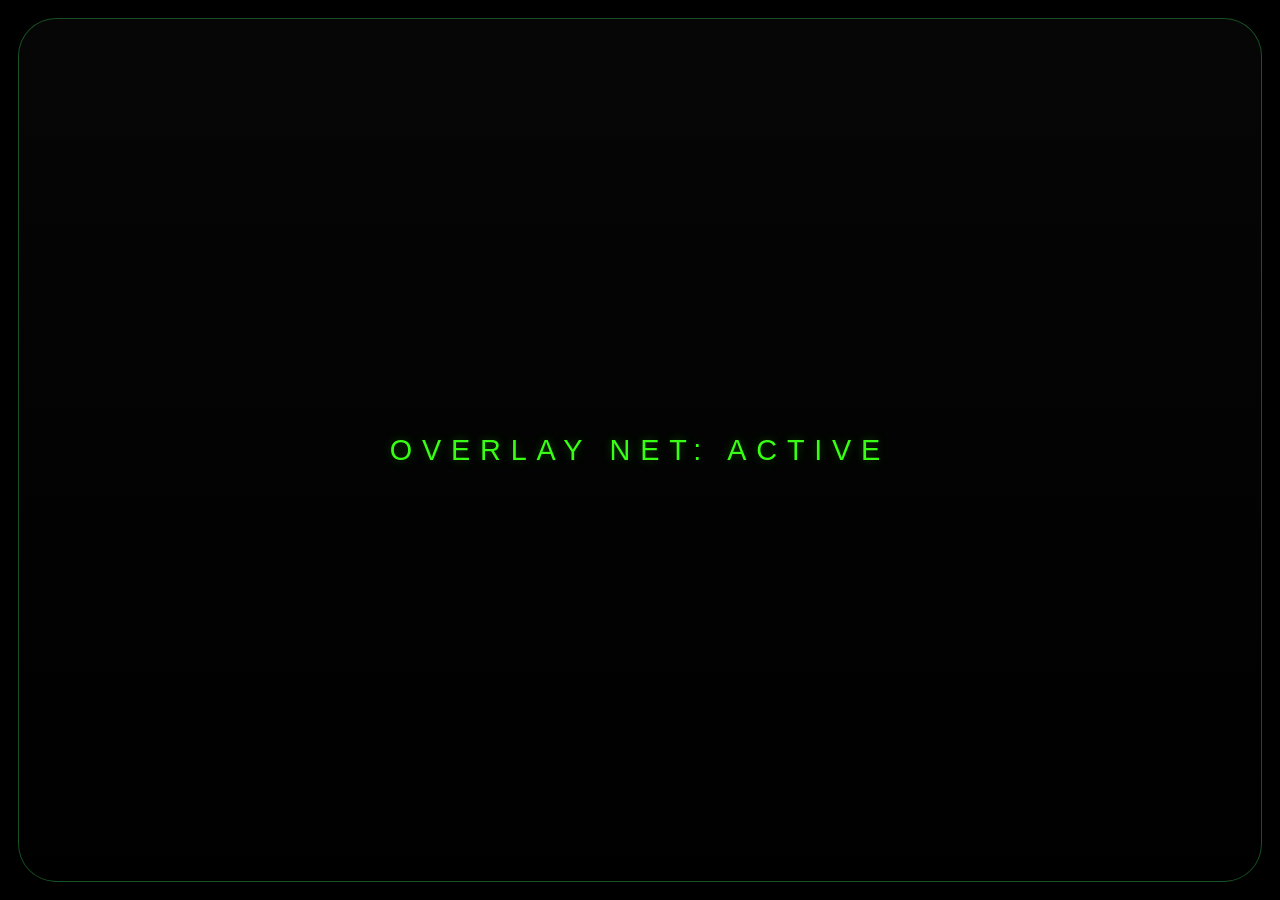
==== home.html @ 2704da27 "Add files via upload" ====
<!DOCTYPE html>
<html lang="it">
<head>
<meta charset="UTF-8">
<meta name="viewport" content="width=device-width, initial-scale=1.0, user-scalable=no">
<title>GG84 — Home Dashboard</title>
<style>
:root{
    --green:#39ff14;
    --green-soft:#39e75f;
    --green-glow:rgba(57,231,95,0.18);
    --bg:#000;
    --text:#e8f5ea;
    --muted:#7a8c7d;
}
* {
    margin:0;
    padding:0;
    box-sizing:border-box;
}
html, body{
    width:100%;
    height:100%;
    overflow:hidden;
    background:#000;
    font-family:"Segoe UI", Arial, sans-serif;
    color:var(--text);
}
.dashboard{
    position:fixed;
    top:12px; left:12px; right:12px; bottom:12px;
    display:flex;
    flex-direction:column;
    align-items:center;
    justify-content:center;
    border:1px solid rgba(57,231,95,0.35);
    border-radius:24px;
    padding:20px;
    background: linear-gradient(180deg, #050605 0%, #000 100%);
}
.status-panel{
    text-align:center;
}
.status-title {
    font-size: 1.2rem;
    letter-spacing: 0.2em;
    color: var(--green);
    text-shadow: 0 0 10px rgba(57,255,20,0.3);
    text-transform: uppercase;
}

@media (min-width: 768px) {
    .dashboard { top:18px; left:18px; right:18px; bottom:18px; border-radius:38px; padding:40px; }
    .status-title { font-size: 1.8rem; letter-spacing: 0.34em; }
}
</style>
</head>
<body>
<div class="dashboard">
    <div class="status-panel">
        <div class="status-title">OVERLAY NET: ACTIVE</div>
    </div>
</div>
</body>
</html>
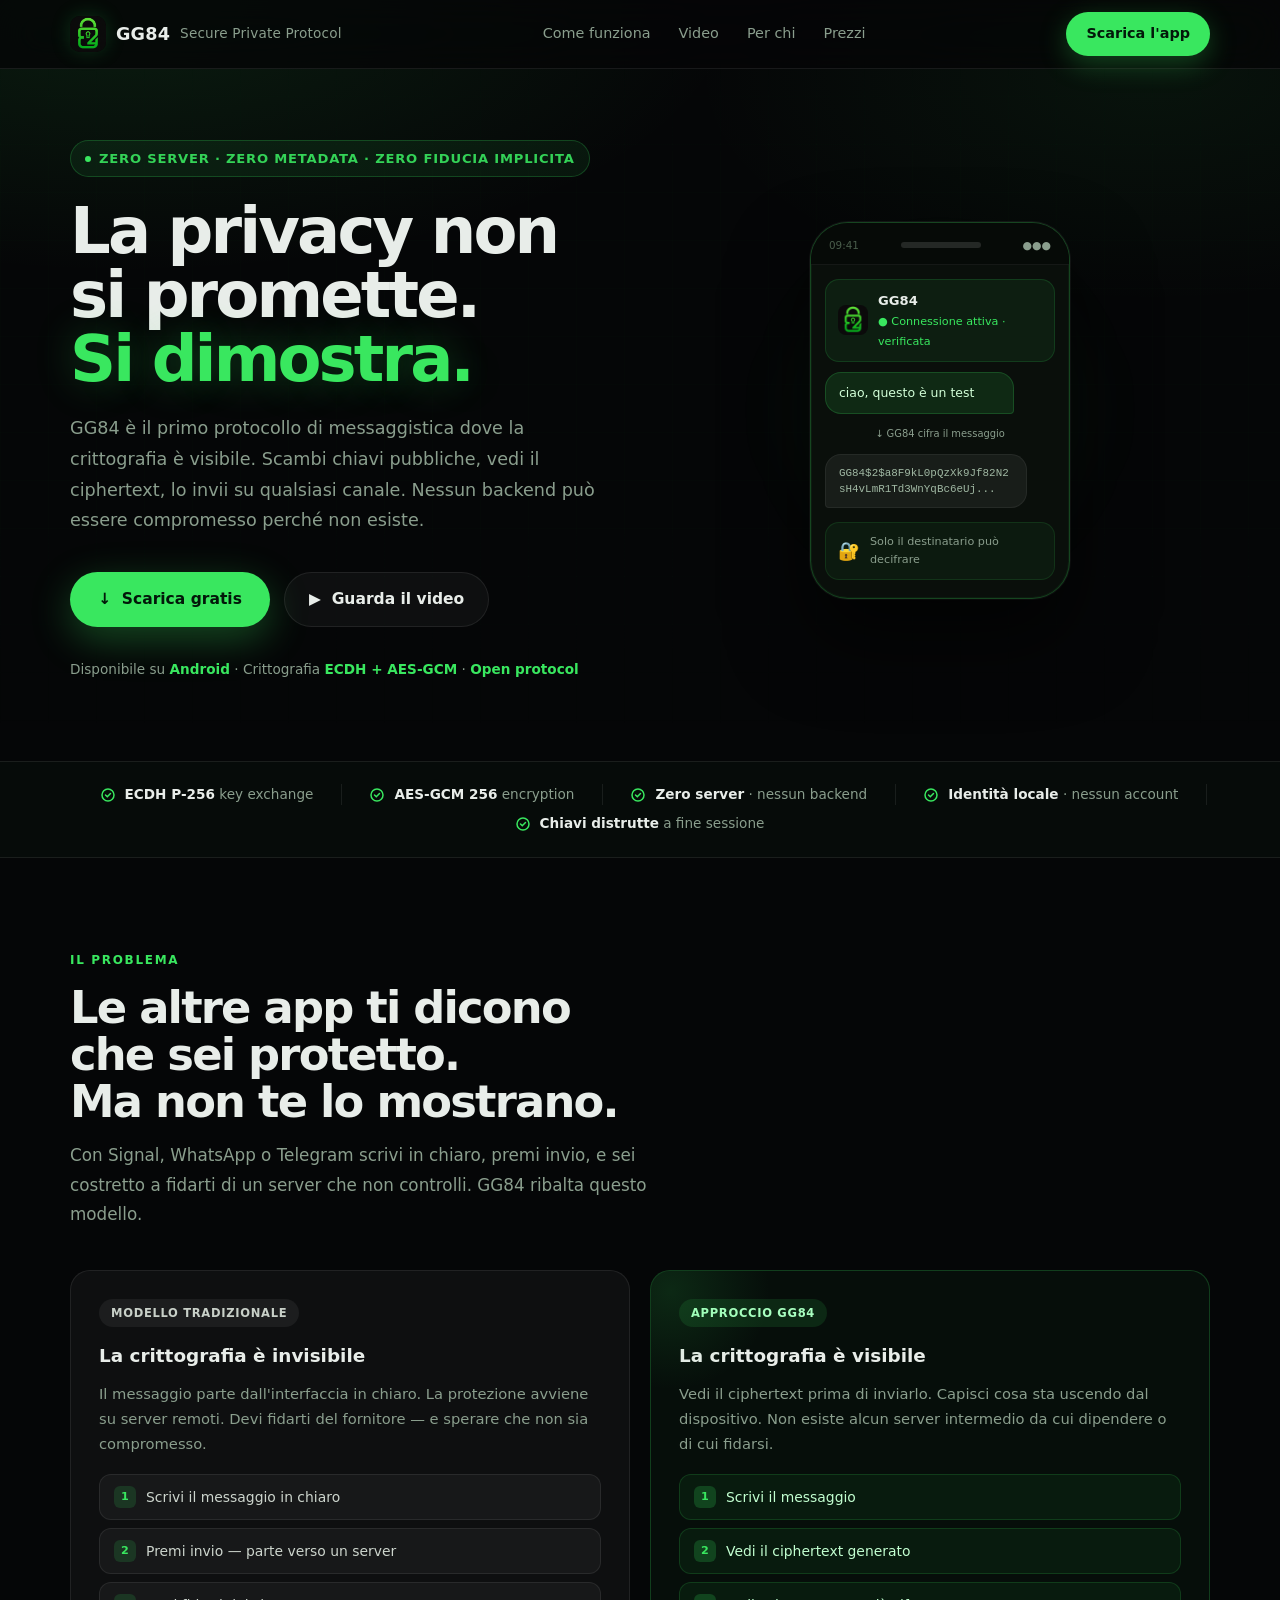
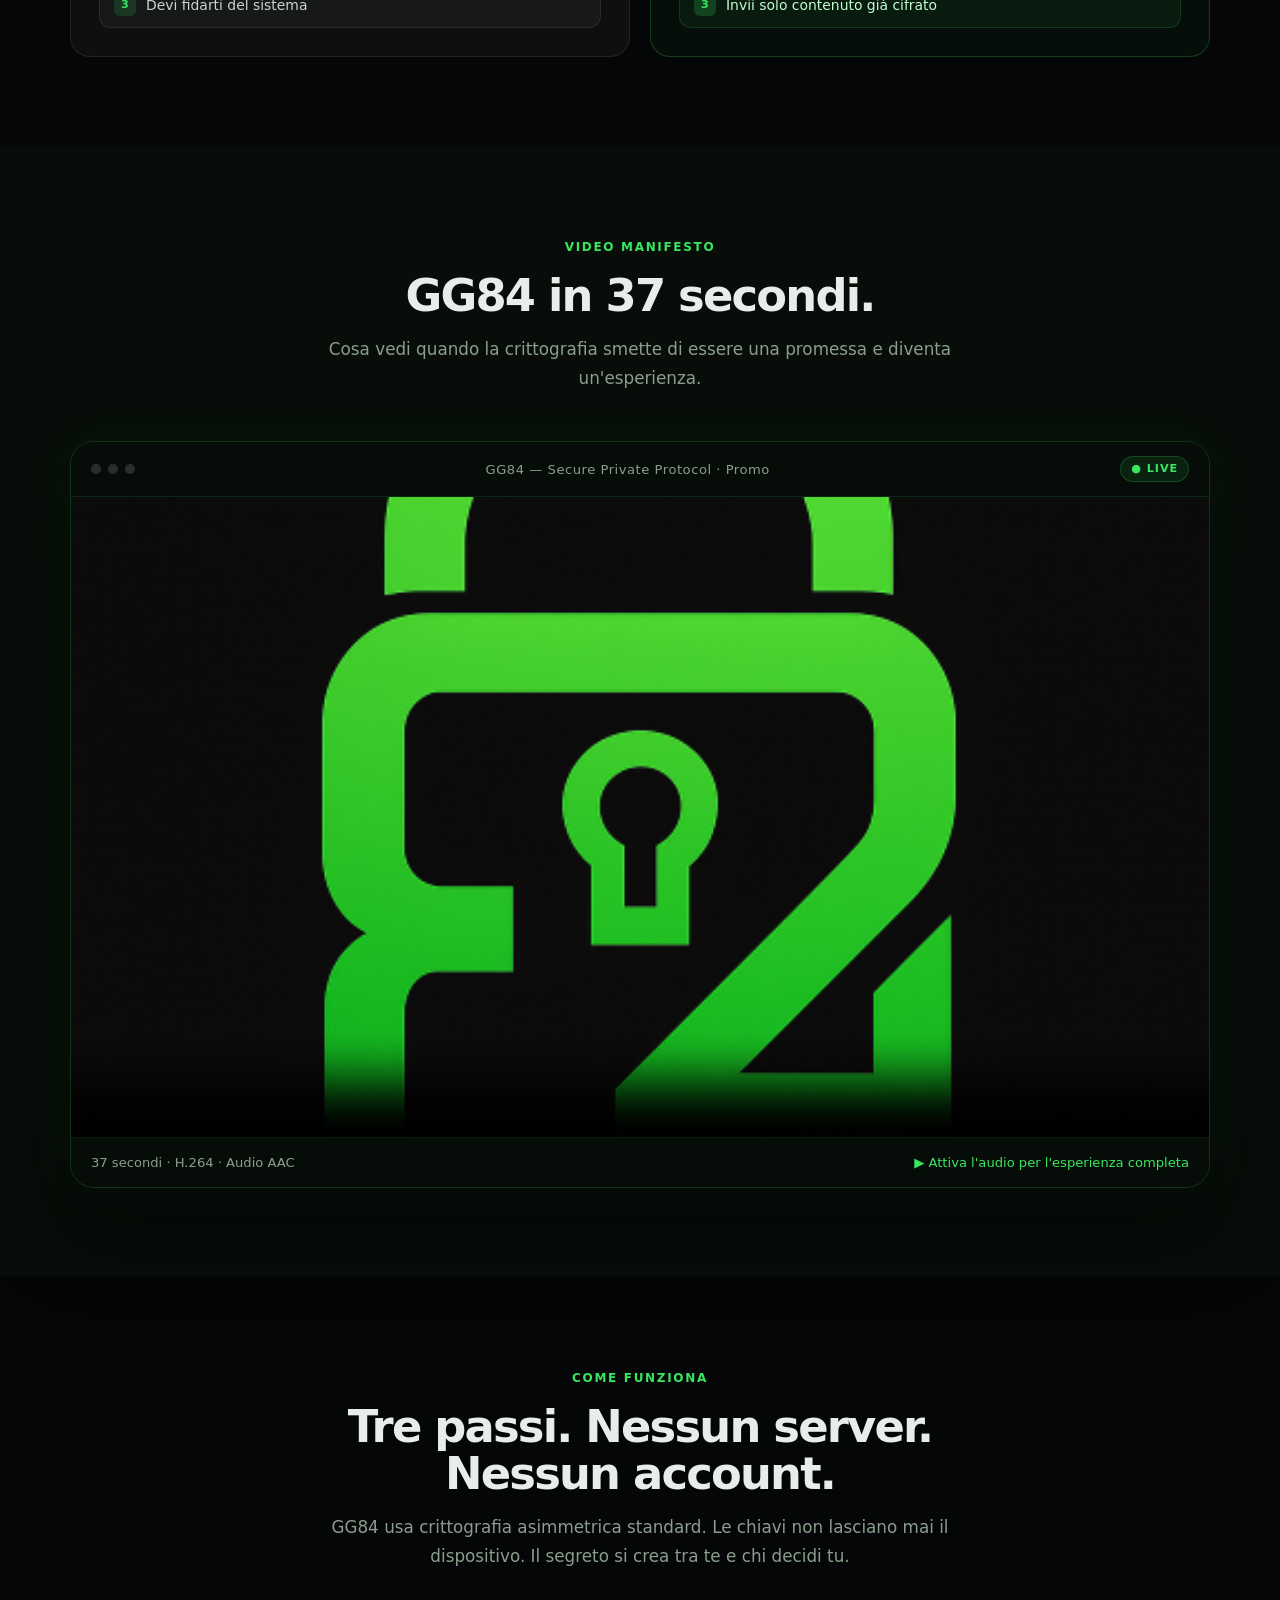
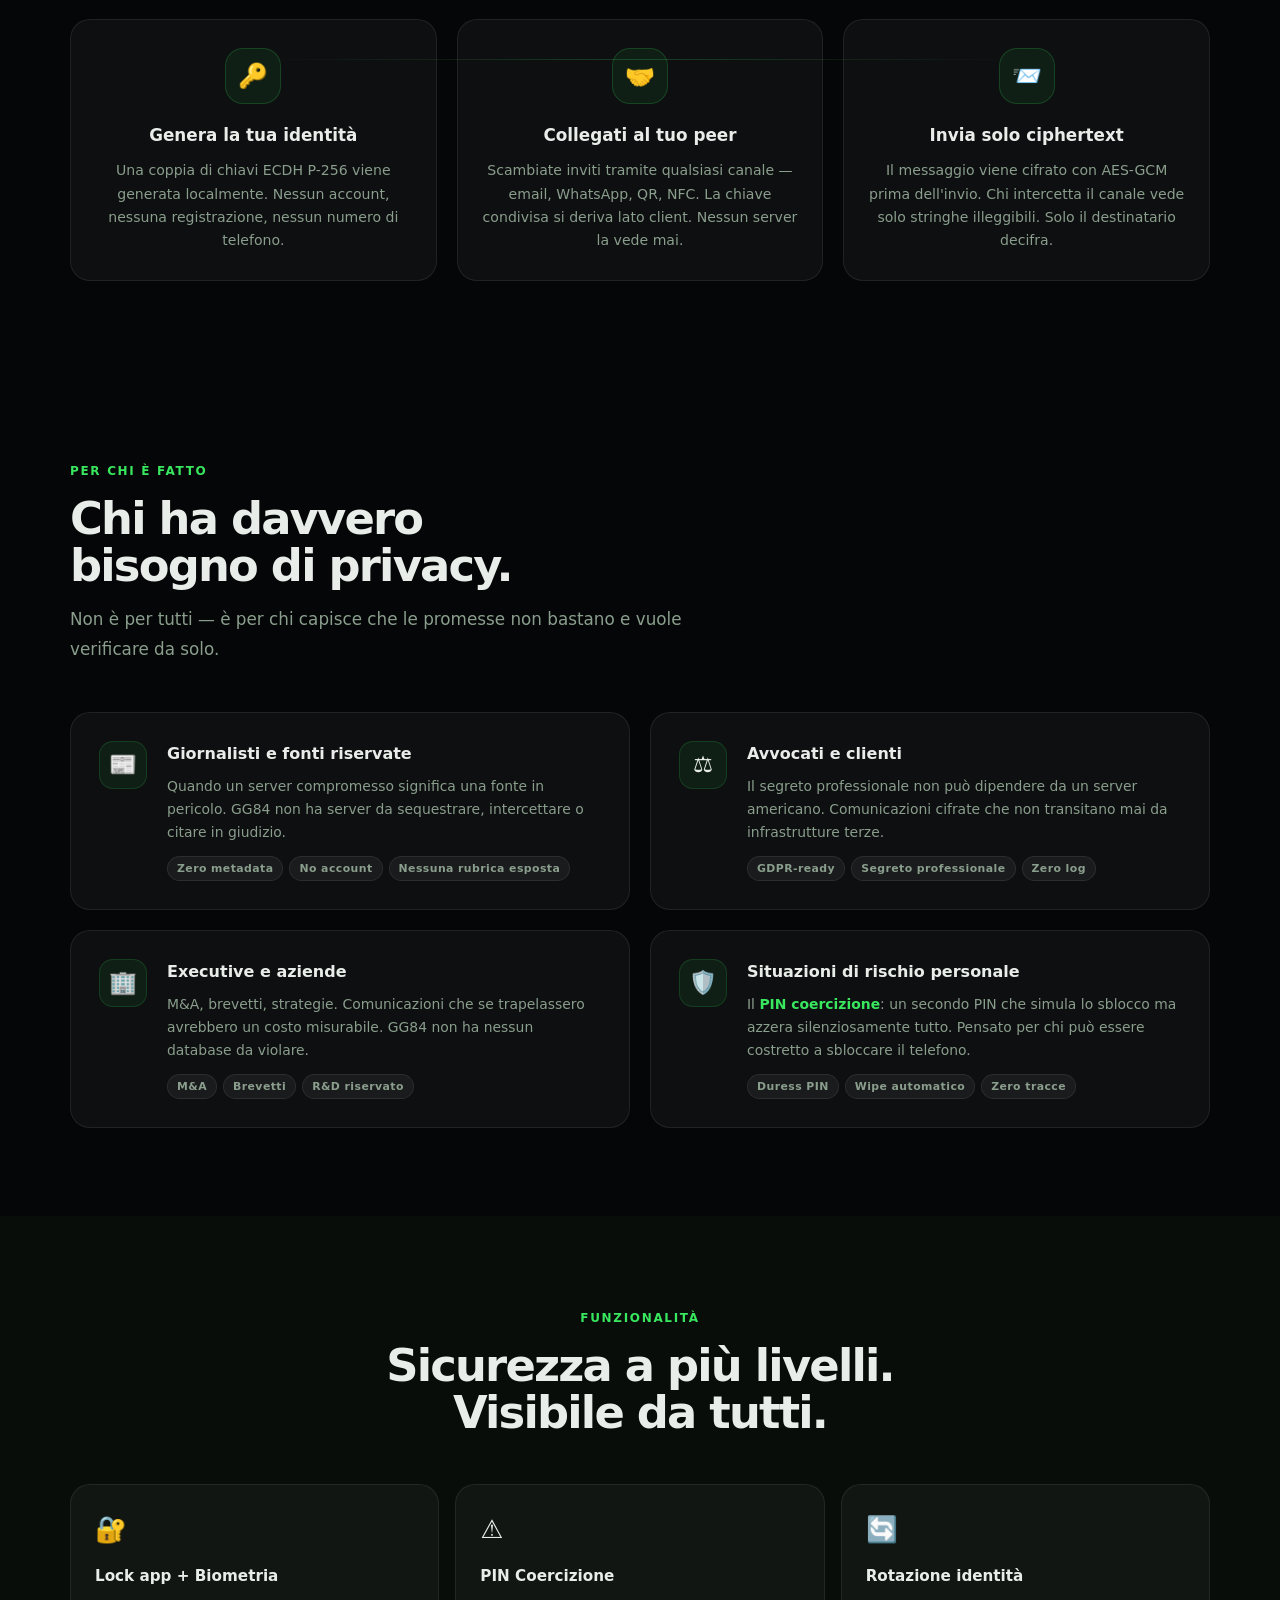
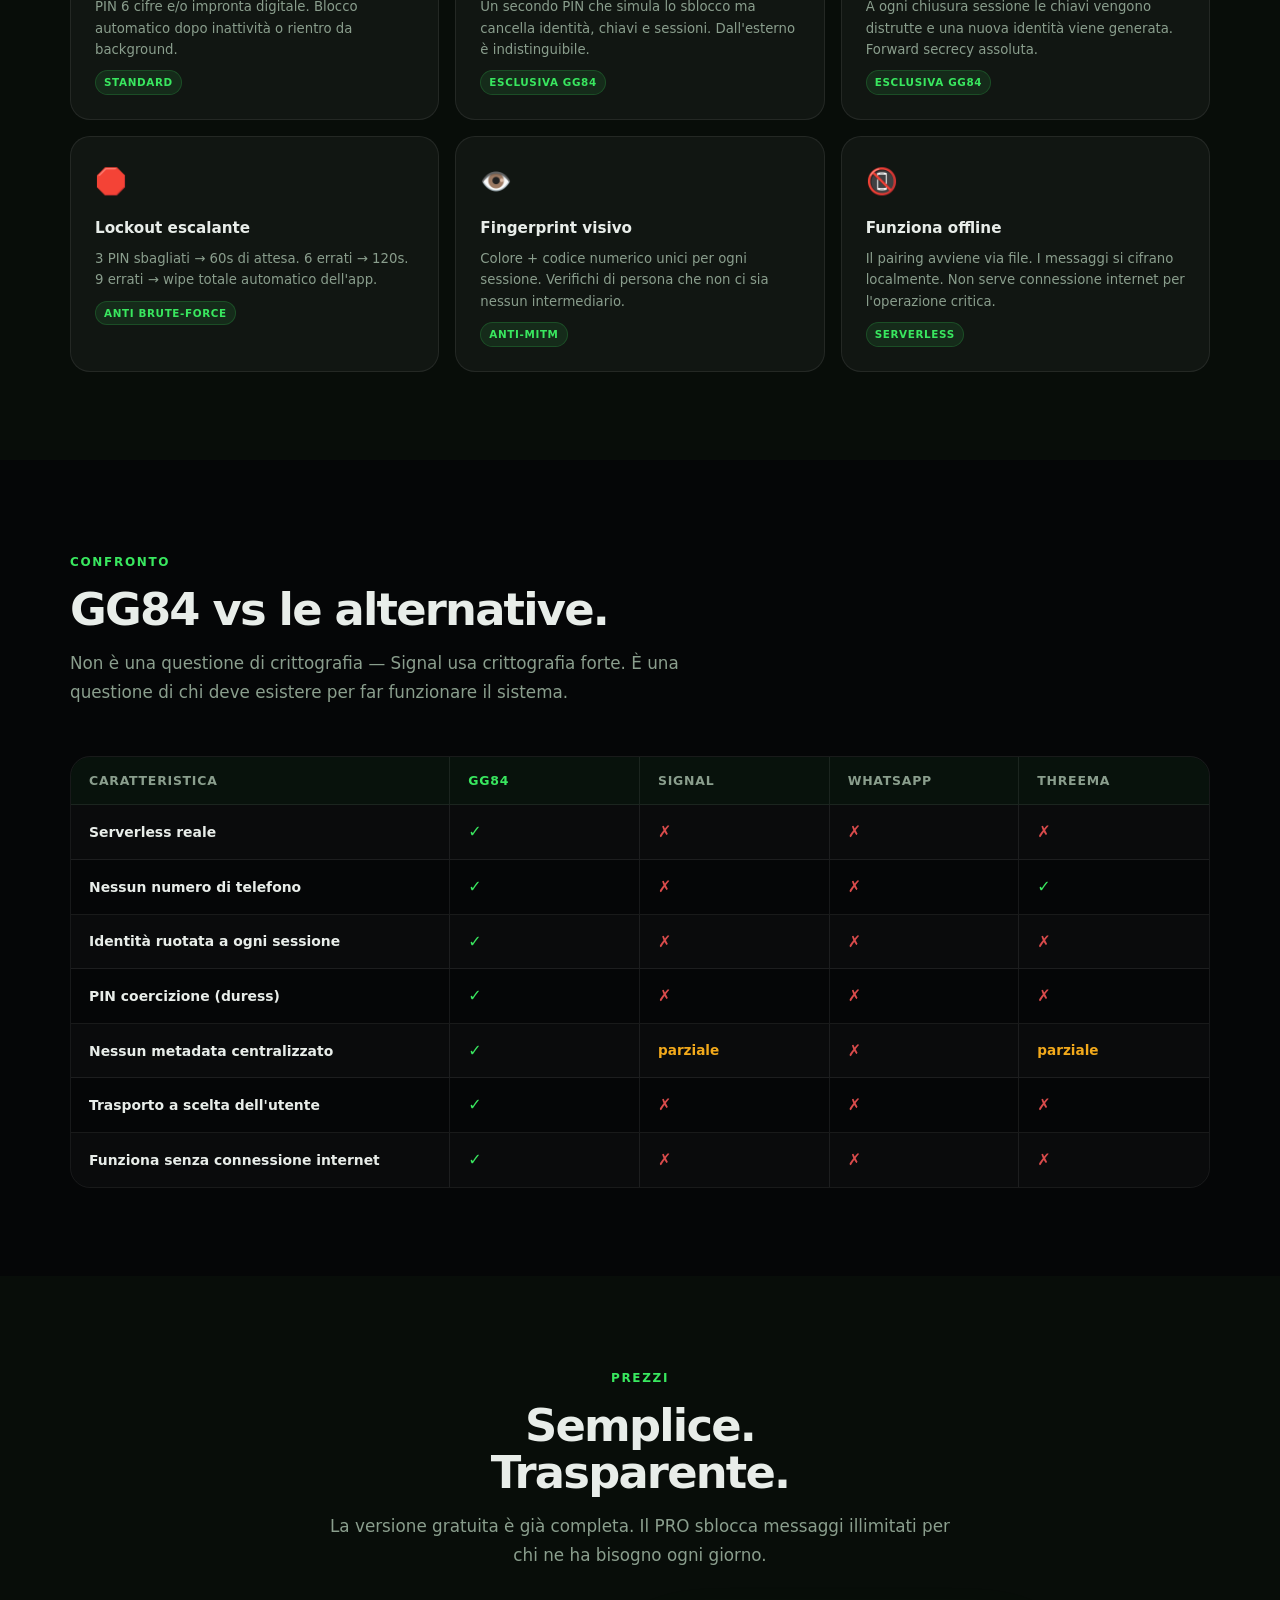
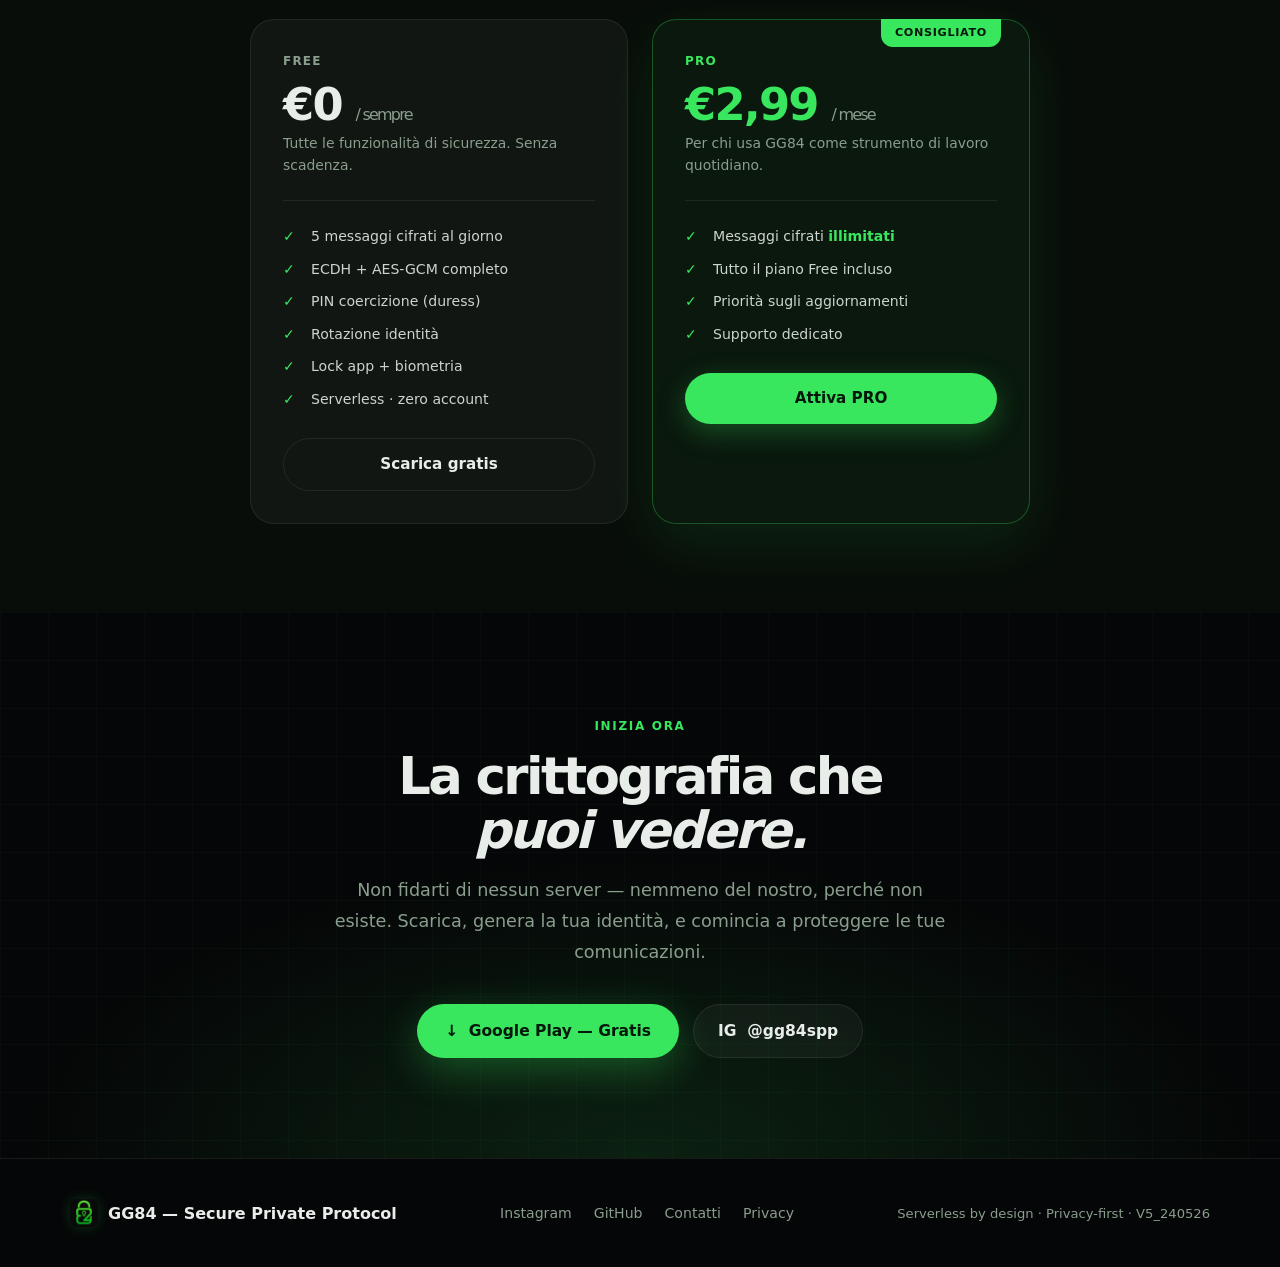
==== commit 3ec91bac: "Add files via upload" ====
--- a/home.html
+++ b/home.html
@@ -1,65 +1,1194 @@
-<!DOCTYPE html>
-<html lang="it">
-<head>
-<meta charset="UTF-8">
-<meta name="viewport" content="width=device-width, initial-scale=1.0, user-scalable=no">
-<title>GG84 — Home Dashboard</title>
-<style>
-:root{
-    --green:#39ff14;
-    --green-soft:#39e75f;
-    --green-glow:rgba(57,231,95,0.18);
-    --bg:#000;
-    --text:#e8f5ea;
-    --muted:#7a8c7d;
-}
-* {
-    margin:0;
-    padding:0;
-    box-sizing:border-box;
-}
-html, body{
-    width:100%;
-    height:100%;
-    overflow:hidden;
-    background:#000;
-    font-family:"Segoe UI", Arial, sans-serif;
-    color:var(--text);
-}
-.dashboard{
-    position:fixed;
-    top:12px; left:12px; right:12px; bottom:12px;
-    display:flex;
-    flex-direction:column;
-    align-items:center;
-    justify-content:center;
-    border:1px solid rgba(57,231,95,0.35);
-    border-radius:24px;
-    padding:20px;
-    background: linear-gradient(180deg, #050605 0%, #000 100%);
-}
-.status-panel{
-    text-align:center;
-}
-.status-title {
-    font-size: 1.2rem;
-    letter-spacing: 0.2em;
-    color: var(--green);
-    text-shadow: 0 0 10px rgba(57,255,20,0.3);
-    text-transform: uppercase;
-}
-
-@media (min-width: 768px) {
-    .dashboard { top:18px; left:18px; right:18px; bottom:18px; border-radius:38px; padding:40px; }
-    .status-title { font-size: 1.8rem; letter-spacing: 0.34em; }
-}
-</style>
-</head>
-<body>
-<div class="dashboard">
-    <div class="status-panel">
-        <div class="status-title">OVERLAY NET: ACTIVE</div>
-    </div>
-</div>
-</body>
-</html>+<!DOCTYPE html>
+<html lang="it">
+<head>
+<meta charset="UTF-8"/>
+<meta name="viewport" content="width=device-width, initial-scale=1.0, viewport-fit=cover"/>
+<title>GG84 — La privacy che si vede</title>
+<meta name="description" content="GG84 è il primo protocollo di messaggistica serverless dove la crittografia è visibile. Nessun server. Nessun account. Solo matematica."/>
+<meta property="og:title" content="GG84 — La privacy che si vede"/>
+<meta property="og:description" content="Messaggistica end-to-end serverless. Nessuna infrastruttura centrale. Nessuna fiducia implicita."/>
+<meta property="og:image" content="logo3.png"/>
+<link rel="icon" href="logo3.png"/>
+<style>
+/* ── RESET & BASE ──────────────────────────────────────────── */
+*{box-sizing:border-box;margin:0;padding:0}
+html{scroll-behavior:smooth;font-size:16px}
+body{
+  font-family:'Inter',ui-sans-serif,system-ui,-apple-system,'Segoe UI',sans-serif;
+  background:#050607;
+  color:#e8ede9;
+  overflow-x:hidden;
+  line-height:1.6;
+  -webkit-font-smoothing:antialiased;
+}
+a{color:inherit;text-decoration:none}
+img{display:block;max-width:100%}
+
+/* ── VARIABLES ────────────────────────────────────────────── */
+:root{
+  --g: #39e75f;
+  --g2: #1db845;
+  --g-glow: rgba(57,231,95,.18);
+  --g-line: rgba(57,231,95,.22);
+  --bg: #050607;
+  --bg2: #080d09;
+  --panel: rgba(255,255,255,.04);
+  --panel2: rgba(255,255,255,.07);
+  --border: rgba(255,255,255,.08);
+  --muted: #8a9e8d;
+  --text: #e8ede9;
+  --max: 1140px;
+  --r: 20px;
+}
+
+/* ── LAYOUT ───────────────────────────────────────────────── */
+.container{width:min(var(--max),calc(100% - 40px));margin:0 auto}
+
+/* ── NAV ──────────────────────────────────────────────────── */
+nav{
+  position:fixed;top:0;left:0;right:0;z-index:100;
+  backdrop-filter:blur(20px) saturate(1.4);
+  -webkit-backdrop-filter:blur(20px) saturate(1.4);
+  background:rgba(5,6,7,.8);
+  border-bottom:1px solid var(--border);
+  transition:background .3s;
+}
+.nav-inner{
+  display:flex;align-items:center;justify-content:space-between;
+  height:68px;gap:24px;
+}
+.brand{display:flex;align-items:center;gap:10px;font-weight:800;font-size:1.1rem;letter-spacing:.01em}
+.brand img{width:36px;height:36px;border-radius:10px;box-shadow:0 0 20px var(--g-glow)}
+.brand-name{color:var(--text)}
+.brand-tag{color:var(--muted);font-weight:400;font-size:.85rem}
+.nav-links{display:flex;align-items:center;gap:28px;font-size:.9rem;color:var(--muted)}
+.nav-links a:hover{color:var(--text)}
+.nav-cta{
+  display:inline-flex;align-items:center;gap:8px;
+  padding:10px 20px;border-radius:999px;
+  background:var(--g);color:#03180a;font-weight:700;font-size:.9rem;
+  box-shadow:0 8px 28px rgba(57,231,95,.28);
+  transition:transform .15s,box-shadow .15s;
+}
+.nav-cta:hover{transform:translateY(-1px);box-shadow:0 12px 36px rgba(57,231,95,.4)}
+
+/* ── HERO ─────────────────────────────────────────────────── */
+.hero{
+  padding:140px 0 80px;
+  position:relative;overflow:hidden;
+  background:
+    radial-gradient(ellipse 80% 60% at 10% 0%, rgba(57,231,95,.10) 0%, transparent 60%),
+    radial-gradient(ellipse 60% 50% at 90% 10%, rgba(57,231,95,.06) 0%, transparent 60%),
+    var(--bg);
+}
+.hero::before{
+  content:'';position:absolute;inset:0;
+  background-image:
+    linear-gradient(rgba(57,231,95,.025) 1px,transparent 1px),
+    linear-gradient(90deg,rgba(57,231,95,.025) 1px,transparent 1px);
+  background-size:48px 48px;
+  mask-image:linear-gradient(to bottom,transparent,rgba(0,0,0,.5) 20%,rgba(0,0,0,.5) 70%,transparent);
+  pointer-events:none;
+}
+.hero-inner{
+  display:grid;
+  grid-template-columns:1fr 1fr;
+  gap:60px;align-items:center;
+  position:relative;z-index:1;
+}
+.hero-badge{
+  display:inline-flex;align-items:center;gap:8px;
+  padding:7px 14px;border-radius:999px;
+  border:1px solid var(--g-line);
+  background:rgba(57,231,95,.07);
+  color:rgba(57,231,95,.9);font-size:.82rem;font-weight:600;
+  letter-spacing:.06em;text-transform:uppercase;
+  margin-bottom:22px;
+}
+.hero-badge .dot{width:6px;height:6px;border-radius:50%;background:var(--g);animation:pulse 2s infinite}
+@keyframes pulse{0%,100%{opacity:1;transform:scale(1)}50%{opacity:.5;transform:scale(.8)}}
+h1{
+  font-size:clamp(2.8rem,5vw,5rem);
+  line-height:1;letter-spacing:-.045em;
+  font-weight:900;margin-bottom:22px;
+}
+h1 em{color:var(--g);font-style:normal;text-shadow:0 0 40px rgba(57,231,95,.3)}
+.hero-sub{
+  font-size:1.1rem;line-height:1.75;
+  color:var(--muted);max-width:52ch;margin-bottom:36px;
+}
+.hero-actions{display:flex;flex-wrap:wrap;gap:14px;margin-bottom:32px}
+.btn-primary{
+  display:inline-flex;align-items:center;gap:10px;
+  padding:14px 28px;border-radius:999px;
+  background:var(--g);color:#03180a;font-weight:800;font-size:.97rem;
+  box-shadow:0 12px 40px rgba(57,231,95,.3);
+  transition:transform .15s,box-shadow .15s;
+}
+.btn-primary:hover{transform:translateY(-2px);box-shadow:0 18px 50px rgba(57,231,95,.45)}
+.btn-ghost{
+  display:inline-flex;align-items:center;gap:10px;
+  padding:14px 24px;border-radius:999px;
+  border:1px solid var(--border);
+  background:var(--panel);color:var(--text);font-weight:600;font-size:.97rem;
+  transition:border-color .15s,background .15s;
+}
+.btn-ghost:hover{border-color:rgba(255,255,255,.18);background:var(--panel2)}
+.hero-note{font-size:.85rem;color:var(--muted)}
+.hero-note span{color:var(--g);font-weight:600}
+
+/* ── PHONE MOCKUP ─────────────────────────────────────────── */
+.mockup-wrap{display:flex;justify-content:center;align-items:center;position:relative}
+.mockup-wrap::before{
+  content:'';position:absolute;
+  width:300px;height:300px;border-radius:50%;
+  background:radial-gradient(circle,rgba(57,231,95,.18),transparent 70%);
+  filter:blur(40px);pointer-events:none;
+}
+.phone{
+  width:260px;
+  background:#0a0f0b;
+  border-radius:38px;
+  border:1.5px solid rgba(57,231,95,.25);
+  box-shadow:
+    0 40px 80px rgba(0,0,0,.6),
+    0 0 0 1px rgba(255,255,255,.06),
+    inset 0 0 0 1px rgba(57,231,95,.06);
+  overflow:hidden;
+  position:relative;z-index:1;
+}
+.phone-top{
+  background:#060a07;
+  padding:14px 18px 10px;
+  border-bottom:1px solid rgba(255,255,255,.06);
+  display:flex;align-items:center;justify-content:space-between;
+}
+.phone-notch{
+  width:80px;height:6px;border-radius:3px;
+  background:rgba(255,255,255,.12);margin:0 auto;
+}
+.phone-status{font-size:.68rem;color:var(--muted)}
+.phone-body{padding:14px;display:grid;gap:10px}
+.phone-header{
+  display:flex;align-items:center;gap:10px;
+  padding:10px 12px;border-radius:14px;
+  background:rgba(57,231,95,.07);
+  border:1px solid rgba(57,231,95,.15);
+}
+.phone-header img{width:30px;height:30px;border-radius:8px}
+.phone-header-text{font-size:.78rem}
+.phone-header-text strong{display:block;color:var(--text);font-size:.82rem}
+.phone-header-text span{color:var(--g);font-size:.7rem}
+.msg-out{
+  align-self:flex-end;max-width:82%;
+  background:rgba(57,231,95,.12);
+  border:1px solid rgba(57,231,95,.2);
+  border-radius:16px 16px 4px 16px;
+  padding:10px 13px;
+  font-size:.78rem;color:#d3ffd8;
+}
+.msg-in{
+  align-self:flex-start;max-width:88%;
+  background:rgba(255,255,255,.06);
+  border:1px solid rgba(255,255,255,.06);
+  border-radius:16px 16px 16px 4px;
+  padding:10px 13px;
+  font-size:.68rem;color:#a0b8a3;
+  font-family:ui-monospace,monospace;
+  word-break:break-all;
+  line-height:1.5;
+}
+.msg-label{font-size:.62rem;color:var(--muted);text-align:center;padding:2px}
+.phone-lock{
+  margin:4px 0;
+  padding:10px 12px;
+  border-radius:14px;
+  background:rgba(57,231,95,.05);
+  border:1px solid rgba(57,231,95,.12);
+  display:flex;align-items:center;gap:10px;
+  font-size:.73rem;color:var(--muted);
+}
+.lock-icon{font-size:1.1rem}
+
+/* ── TRUST STRIP ──────────────────────────────────────────── */
+.trust{
+  border-top:1px solid var(--border);
+  border-bottom:1px solid var(--border);
+  padding:22px 0;
+  background:rgba(57,231,95,.02);
+}
+.trust-inner{
+  display:flex;flex-wrap:wrap;
+  align-items:center;justify-content:center;
+  gap:8px 0;
+}
+.trust-item{
+  display:flex;align-items:center;gap:10px;
+  padding:0 28px;
+  color:var(--muted);font-size:.85rem;font-weight:500;
+}
+.trust-item:not(:last-child){border-right:1px solid var(--border)}
+.trust-item svg{color:var(--g);flex-shrink:0}
+.trust-item strong{color:var(--text)}
+
+/* ── SECTION BASE ─────────────────────────────────────────── */
+section{padding:88px 0;position:relative}
+.section-kicker{
+  display:inline-block;
+  font-size:.75rem;font-weight:700;
+  letter-spacing:.14em;text-transform:uppercase;
+  color:var(--g);margin-bottom:14px;
+}
+h2{
+  font-size:clamp(2rem,3.5vw,3.2rem);
+  line-height:1.05;letter-spacing:-.04em;
+  font-weight:900;margin-bottom:16px;
+}
+.section-sub{
+  font-size:1.05rem;color:var(--muted);
+  line-height:1.75;max-width:60ch;
+}
+.centered{text-align:center}
+.centered .section-sub{margin:0 auto}
+
+/* ── PROBLEM / SOLUTION ───────────────────────────────────── */
+.prob-grid{display:grid;grid-template-columns:1fr 1fr;gap:20px;margin-top:40px}
+.prob-card{
+  border-radius:var(--r);padding:28px;
+  border:1px solid var(--border);background:var(--panel);
+}
+.prob-card.good{
+  border-color:rgba(57,231,95,.22);
+  background:rgba(57,231,95,.04);
+  position:relative;overflow:hidden;
+}
+.prob-card.good::before{
+  content:'';position:absolute;inset:-80px auto auto -80px;
+  width:200px;height:200px;border-radius:50%;
+  background:radial-gradient(circle,rgba(57,231,95,.12),transparent 70%);
+  pointer-events:none;
+}
+.prob-tag{
+  display:inline-block;padding:5px 12px;border-radius:999px;
+  font-size:.72rem;font-weight:700;letter-spacing:.06em;text-transform:uppercase;
+  margin-bottom:14px;
+}
+.prob-tag.bad{background:rgba(255,255,255,.06);color:#c8d0c8}
+.prob-tag.ok{background:rgba(57,231,95,.12);color:#a8ffc0}
+.prob-card h3{font-size:1.15rem;margin-bottom:10px;font-weight:700}
+.prob-card p{font-size:.92rem;color:var(--muted);line-height:1.7}
+.step-list{display:grid;gap:8px;margin-top:18px}
+.step-row{
+  padding:11px 14px;border-radius:12px;
+  background:rgba(255,255,255,.04);border:1px solid var(--border);
+  font-size:.87rem;color:#cdd5cd;
+  display:flex;align-items:center;gap:10px;
+}
+.step-row.hi{
+  background:rgba(57,231,95,.06);border-color:rgba(57,231,95,.16);
+  color:#c2ffd0;
+}
+.step-num{
+  width:22px;height:22px;border-radius:6px;flex-shrink:0;
+  background:rgba(57,231,95,.15);color:var(--g);
+  font-size:.7rem;font-weight:800;
+  display:flex;align-items:center;justify-content:center;
+}
+
+/* ── VIDEO SECTION ────────────────────────────────────────── */
+.video-section{background:var(--bg2)}
+.video-outer{
+  margin-top:48px;
+  border-radius:24px;overflow:hidden;
+  border:1px solid rgba(57,231,95,.18);
+  box-shadow:0 40px 80px rgba(0,0,0,.5),0 0 60px rgba(57,231,95,.06);
+  position:relative;
+}
+.video-bar{
+  background:#060c07;
+  padding:14px 20px;
+  display:flex;align-items:center;justify-content:space-between;
+  border-bottom:1px solid rgba(57,231,95,.12);
+}
+.video-dots{display:flex;gap:7px}
+.video-dot{width:10px;height:10px;border-radius:50%;background:rgba(255,255,255,.14)}
+.video-title{font-size:.82rem;color:var(--muted);font-weight:500;letter-spacing:.04em}
+.video-badge{
+  font-size:.7rem;font-weight:700;letter-spacing:.08em;
+  color:var(--g);background:rgba(57,231,95,.1);
+  border:1px solid rgba(57,231,95,.2);
+  padding:3px 10px;border-radius:999px;text-transform:uppercase;
+}
+video{
+  width:100%;display:block;background:#000;
+  aspect-ratio:16/9;object-fit:cover;
+}
+.video-caption{
+  background:#060c07;
+  padding:14px 20px;
+  display:flex;align-items:center;justify-content:space-between;
+  border-top:1px solid rgba(57,231,95,.08);
+  font-size:.82rem;color:var(--muted);
+}
+
+/* ── HOW IT WORKS ─────────────────────────────────────────── */
+.steps{display:grid;grid-template-columns:repeat(3,1fr);gap:20px;margin-top:48px;position:relative}
+.steps::before{
+  content:'';position:absolute;
+  top:40px;left:calc(100%/6);right:calc(100%/6);
+  height:1px;background:linear-gradient(to right,transparent,var(--g-line),transparent);
+  pointer-events:none;
+}
+.step{
+  padding:28px 24px;border-radius:var(--r);
+  background:var(--panel);border:1px solid var(--border);
+  text-align:center;position:relative;
+}
+.step-icon{
+  width:56px;height:56px;border-radius:18px;
+  background:rgba(57,231,95,.08);border:1px solid rgba(57,231,95,.18);
+  display:flex;align-items:center;justify-content:center;
+  margin:0 auto 18px;font-size:1.5rem;
+}
+.step h3{font-size:1.05rem;font-weight:700;margin-bottom:10px}
+.step p{font-size:.88rem;color:var(--muted);line-height:1.65}
+
+/* ── USE CASES ────────────────────────────────────────────── */
+.use-cases-grid{display:grid;grid-template-columns:repeat(2,1fr);gap:20px;margin-top:48px}
+.uc-card{
+  padding:28px;border-radius:var(--r);
+  background:var(--panel);border:1px solid var(--border);
+  display:flex;gap:20px;align-items:flex-start;
+  transition:border-color .2s,background .2s;
+}
+.uc-card:hover{border-color:rgba(57,231,95,.22);background:rgba(57,231,95,.03)}
+.uc-icon{
+  width:48px;height:48px;border-radius:14px;flex-shrink:0;
+  background:rgba(57,231,95,.08);border:1px solid rgba(57,231,95,.15);
+  display:flex;align-items:center;justify-content:center;font-size:1.4rem;
+}
+.uc-text h3{font-size:1rem;font-weight:700;margin-bottom:8px}
+.uc-text p{font-size:.87rem;color:var(--muted);line-height:1.65}
+.uc-tags{display:flex;flex-wrap:wrap;gap:6px;margin-top:12px}
+.uc-tag{
+  font-size:.68rem;font-weight:600;letter-spacing:.04em;
+  padding:3px 9px;border-radius:999px;
+  background:rgba(255,255,255,.05);border:1px solid var(--border);color:var(--muted);
+}
+
+/* ── FEATURES ─────────────────────────────────────────────── */
+.features-section{background:var(--bg2)}
+.features-grid{display:grid;grid-template-columns:repeat(3,1fr);gap:16px;margin-top:48px}
+.feat{
+  padding:24px;border-radius:var(--r);
+  background:var(--panel);border:1px solid var(--border);
+  transition:border-color .2s;
+}
+.feat:hover{border-color:rgba(57,231,95,.2)}
+.feat-icon{font-size:1.6rem;margin-bottom:14px}
+.feat h3{font-size:.95rem;font-weight:700;margin-bottom:8px}
+.feat p{font-size:.83rem;color:var(--muted);line-height:1.6}
+.feat-badge{
+  display:inline-block;margin-top:10px;
+  font-size:.65rem;font-weight:700;letter-spacing:.06em;text-transform:uppercase;
+  padding:3px 8px;border-radius:999px;
+  background:rgba(57,231,95,.1);color:var(--g);border:1px solid rgba(57,231,95,.18);
+}
+
+/* ── COMPARISON ───────────────────────────────────────────── */
+.cmp-table{
+  margin-top:48px;width:100%;
+  border-radius:var(--r);overflow:hidden;
+  border:1px solid var(--border);
+}
+.cmp-row{
+  display:grid;grid-template-columns:2fr 1fr 1fr 1fr 1fr;
+  border-bottom:1px solid var(--border);
+}
+.cmp-row:last-child{border-bottom:none}
+.cmp-row.header{background:rgba(57,231,95,.05)}
+.cmp-cell{
+  padding:14px 18px;font-size:.88rem;
+  display:flex;align-items:center;
+  border-right:1px solid var(--border);
+}
+.cmp-cell:last-child{border-right:none}
+.cmp-row.header .cmp-cell{
+  font-weight:700;font-size:.78rem;letter-spacing:.06em;
+  text-transform:uppercase;color:var(--muted);
+}
+.cmp-row.header .cmp-cell.gg84-col{color:var(--g)}
+.cmp-cell.feat-name{font-weight:600;color:var(--text);font-size:.87rem}
+.yes{color:var(--g);font-weight:800;font-size:1rem}
+.no{color:#d94b4b;font-weight:800;font-size:1rem}
+.partial{color:#f2a91b;font-weight:700;font-size:.85rem}
+.cmp-row:nth-child(even){background:rgba(255,255,255,.018)}
+
+/* ── PRICING ──────────────────────────────────────────────── */
+.pricing-grid{display:grid;grid-template-columns:1fr 1fr;gap:24px;margin-top:48px;max-width:780px;margin-left:auto;margin-right:auto}
+.price-card{
+  padding:32px;border-radius:24px;
+  background:var(--panel);border:1px solid var(--border);
+  position:relative;
+}
+.price-card.featured{
+  background:rgba(57,231,95,.05);
+  border-color:rgba(57,231,95,.3);
+  box-shadow:0 20px 60px rgba(57,231,95,.1);
+}
+.price-label{
+  font-size:.75rem;font-weight:700;letter-spacing:.1em;text-transform:uppercase;
+  color:var(--muted);margin-bottom:12px;
+}
+.price-label.green{color:var(--g)}
+.price-amount{
+  font-size:2.8rem;font-weight:900;letter-spacing:-.04em;
+  color:var(--text);line-height:1;margin-bottom:4px;
+}
+.price-amount span{font-size:1rem;font-weight:500;color:var(--muted)}
+.price-desc{font-size:.87rem;color:var(--muted);margin-bottom:24px;padding-bottom:24px;border-bottom:1px solid var(--border)}
+.price-features{display:grid;gap:10px;margin-bottom:28px}
+.pf{display:flex;align-items:center;gap:10px;font-size:.88rem}
+.pf-icon{color:var(--g);font-weight:800;width:18px;flex-shrink:0}
+.pf-text{color:#cdd4cd}
+.pf-text s{color:var(--muted)}
+.price-btn{
+  display:block;width:100%;text-align:center;
+  padding:13px;border-radius:999px;
+  font-weight:700;font-size:.95rem;
+  transition:transform .15s,box-shadow .15s;
+}
+.price-btn.primary{
+  background:var(--g);color:#03180a;
+  box-shadow:0 8px 28px rgba(57,231,95,.28);
+}
+.price-btn.primary:hover{transform:translateY(-1px);box-shadow:0 14px 36px rgba(57,231,95,.4)}
+.price-btn.secondary{
+  border:1px solid var(--border);background:transparent;color:var(--text);
+}
+.price-btn.secondary:hover{background:var(--panel2);border-color:rgba(255,255,255,.15)}
+.featured-badge{
+  position:absolute;top:-1px;right:28px;
+  background:var(--g);color:#03180a;
+  font-size:.7rem;font-weight:800;letter-spacing:.06em;text-transform:uppercase;
+  padding:5px 14px;border-radius:0 0 12px 12px;
+}
+
+/* ── CTA FINAL ────────────────────────────────────────────── */
+.cta-section{
+  position:relative;overflow:hidden;
+  background:
+    radial-gradient(ellipse 70% 80% at 50% 100%, rgba(57,231,95,.12),transparent 70%),
+    var(--bg);
+  text-align:center;padding:100px 0;
+}
+.cta-section::before{
+  content:'';position:absolute;inset:0;
+  background-image:
+    linear-gradient(rgba(57,231,95,.03) 1px,transparent 1px),
+    linear-gradient(90deg,rgba(57,231,95,.03) 1px,transparent 1px);
+  background-size:48px 48px;pointer-events:none;
+}
+.cta-section h2{
+  font-size:clamp(2.2rem,4vw,4rem);
+  letter-spacing:-.05em;margin-bottom:18px;
+}
+.cta-section p{
+  font-size:1.1rem;color:var(--muted);max-width:56ch;margin:0 auto 36px;line-height:1.75;
+}
+.cta-buttons{display:flex;flex-wrap:wrap;gap:14px;justify-content:center}
+.play-badge{
+  display:inline-flex;align-items:center;gap:12px;
+  padding:14px 24px;border-radius:16px;
+  background:#111;border:1px solid rgba(255,255,255,.12);color:var(--text);
+  font-weight:600;transition:border-color .2s;
+}
+.play-badge:hover{border-color:rgba(57,231,95,.4)}
+.play-badge-icon{font-size:1.8rem}
+.play-badge-text small{display:block;font-size:.7rem;color:var(--muted);font-weight:400}
+.play-badge-text strong{font-size:1rem}
+
+/* ── FOOTER ───────────────────────────────────────────────── */
+footer{
+  padding:40px 0;
+  border-top:1px solid var(--border);
+}
+.footer-inner{
+  display:flex;align-items:center;justify-content:space-between;
+  gap:20px;flex-wrap:wrap;
+}
+.footer-brand{display:flex;align-items:center;gap:10px;font-weight:700}
+.footer-brand img{width:28px;height:28px;border-radius:8px;box-shadow:0 0 14px rgba(57,231,95,.2)}
+.footer-links{display:flex;gap:22px;font-size:.88rem;color:var(--muted)}
+.footer-links a:hover{color:var(--text)}
+.footer-copy{font-size:.82rem;color:var(--muted)}
+
+/* ── RESPONSIVE ───────────────────────────────────────────── */
+@media(max-width:960px){
+  .hero-inner,.prob-grid,.use-cases-grid,.features-grid,
+  .pricing-grid,.cmp-row{grid-template-columns:1fr}
+  .steps{grid-template-columns:1fr}
+  .steps::before{display:none}
+  .nav-links{display:none}
+  .hero{padding-top:110px}
+  h1{font-size:2.6rem}
+  .trust-item:not(:last-child){border-right:none}
+  .cmp-row{grid-template-columns:1fr 1fr}
+  .cmp-cell.hide-m{display:none}
+}
+@media(max-width:600px){
+  section{padding:64px 0}
+  .hero-actions,.cta-buttons{flex-direction:column;align-items:stretch}
+  .btn-primary,.btn-ghost,.nav-cta{width:100%;justify-content:center}
+  .uc-card{flex-direction:column}
+  .footer-inner{flex-direction:column;align-items:flex-start}
+}
+
+/* ── GG84 MOBILE RESPONSIVE PATCH ───────────────────────────── */
+@media(max-width:700px){
+
+  html{
+    font-size:15px;
+  }
+
+  body{
+    overflow-x:hidden;
+  }
+
+  .container{
+    width:min(100% - 28px, var(--max));
+  }
+
+  nav{
+    position:sticky;
+    top:0;
+  }
+
+  .nav-inner{
+    height:auto;
+    min-height:62px;
+    padding:10px 0;
+  }
+
+  .brand{
+    min-width:0;
+  }
+
+  .brand img{
+    width:32px;
+    height:32px;
+  }
+
+  .brand-name{
+    font-size:1rem;
+  }
+
+  .brand-tag{
+    display:none;
+  }
+
+  .nav-cta{
+    padding:9px 13px;
+    font-size:.78rem;
+    white-space:nowrap;
+  }
+
+  .hero{
+    padding:54px 0 48px;
+  }
+
+  .hero-inner{
+    grid-template-columns:1fr;
+    gap:34px;
+    text-align:center;
+  }
+
+  .hero-badge{
+    font-size:.68rem;
+    line-height:1.35;
+    justify-content:center;
+    max-width:100%;
+  }
+
+  h1{
+    font-size:clamp(2.25rem, 13vw, 3.4rem);
+    line-height:1.04;
+  }
+
+  .hero-sub{
+    font-size:.96rem;
+    line-height:1.65;
+    margin-left:auto;
+    margin-right:auto;
+  }
+
+  .hero-actions{
+    justify-content:center;
+  }
+
+  .btn-primary,
+  .btn-ghost{
+    width:100%;
+    justify-content:center;
+  }
+
+  .mockup-wrap{
+    order:-1;
+  }
+
+  .phone{
+    width:min(260px, 82vw);
+    border-radius:32px;
+  }
+
+  .trust{
+    padding:14px 0;
+  }
+
+  .trust-inner{
+    display:grid;
+    grid-template-columns:1fr;
+    gap:10px;
+    justify-items:start;
+  }
+
+  .trust-item{
+    padding:0;
+    border-right:none !important;
+    font-size:.78rem;
+  }
+
+  section{
+    padding:54px 0;
+  }
+
+  .prob-grid,
+  .use-cases-grid,
+  .features-grid,
+  .pricing-grid{
+    grid-template-columns:1fr;
+  }
+
+  .uc-card{
+    padding:22px;
+  }
+
+  .video-outer{
+    margin-top:28px;
+    border-radius:18px;
+  }
+
+  .video-bar,
+  .video-caption{
+    padding:11px 12px;
+    gap:8px;
+  }
+
+  .video-title{
+    font-size:.68rem;
+    text-align:center;
+  }
+
+  .video-badge{
+    display:none;
+  }
+
+  .video-caption{
+    flex-direction:column;
+    align-items:flex-start;
+    font-size:.74rem;
+  }
+
+  .video-outer video,
+  video{
+    object-fit:contain;
+    background:#000;
+  }
+
+  .cmp-table{
+    overflow-x:auto;
+    display:block;
+  }
+
+  .cmp-row{
+    min-width:560px;
+  }
+
+  footer{
+    padding:30px 0;
+  }
+
+  .footer-links{
+    flex-wrap:wrap;
+    gap:14px;
+  }
+}
+
+@media(max-width:380px){
+  .container{
+    width:min(100% - 22px, var(--max));
+  }
+
+  .nav-cta{
+    font-size:.72rem;
+    padding:8px 10px;
+  }
+
+  .hero{
+    padding-top:42px;
+  }
+
+  .hero-sub,
+  .section-sub{
+    font-size:.9rem;
+  }
+
+  .uc-card,
+  .feat,
+  .price-card,
+  .prob-card{
+    padding:20px;
+  }
+}
+
+</style>
+</head>
+<body>
+
+<!-- ── NAV ─────────────────────────────────────────────────── -->
+<nav>
+  <div class="container nav-inner">
+    <a class="brand" href="#top">
+      <img src="logo3.png" alt="GG84"/>
+      <span class="brand-name">GG84</span>
+      <span class="brand-tag">Secure Private Protocol</span>
+    </a>
+    <div class="nav-links">
+      <a href="#come-funziona">Come funziona</a>
+      <a href="#video">Video</a>
+      <a href="#per-chi">Per chi</a>
+      <a href="#pricing">Prezzi</a>
+    </div>
+    <a class="nav-cta" href="#pricing">Scarica l'app</a>
+  </div>
+</nav>
+
+<!-- ── HERO ────────────────────────────────────────────────── -->
+<section class="hero" id="top">
+  <div class="container hero-inner">
+    <div>
+      <div class="hero-badge">
+        <span class="dot"></span>
+        Zero server · Zero metadata · Zero fiducia implicita
+      </div>
+      <h1>La privacy non<br>si promette.<br><em>Si dimostra.</em></h1>
+      <p class="hero-sub">
+        GG84 è il primo protocollo di messaggistica dove la crittografia è visibile.
+        Scambi chiavi pubbliche, vedi il ciphertext, lo invii su qualsiasi canale.
+        Nessun backend può essere compromesso perché non esiste.
+      </p>
+      <div class="hero-actions">
+        <a class="btn-primary" href="#pricing">
+          ↓ &nbsp;Scarica gratis
+        </a>
+        <a class="btn-ghost" href="#video">
+          ▶ &nbsp;Guarda il video
+        </a>
+      </div>
+      <p class="hero-note">
+        Disponibile su <span>Android</span> · Crittografia <span>ECDH + AES-GCM</span> · <span>Open protocol</span>
+      </p>
+    </div>
+    <div class="mockup-wrap">
+      <div class="phone">
+        <div class="phone-top">
+          <div style="font-size:.65rem;color:#4a5e4c">09:41</div>
+          <div class="phone-notch"></div>
+          <div class="phone-status">●●●</div>
+        </div>
+        <div class="phone-body">
+          <div class="phone-header">
+            <img src="logo3.png" alt="GG84"/>
+            <div class="phone-header-text">
+              <strong>GG84</strong>
+              <span>● Connessione attiva · verificata</span>
+            </div>
+          </div>
+          <div class="msg-out">ciao, questo è un test</div>
+          <div class="msg-label">↓ GG84 cifra il messaggio</div>
+          <div class="msg-in">GG84$2$a8F9kL0pQzXk9Jf82N2sH4vLmR1Td3WnYqBc6eUj...</div>
+          <div class="phone-lock">
+            <span class="lock-icon">🔐</span>
+            <span style="font-size:.7rem">Solo il destinatario può decifrare</span>
+          </div>
+        </div>
+      </div>
+    </div>
+  </div>
+</section>
+
+<!-- ── TRUST STRIP ──────────────────────────────────────────── -->
+<div class="trust">
+  <div class="container trust-inner">
+    <div class="trust-item">
+      <svg width="14" height="14" viewBox="0 0 14 14" fill="none"><circle cx="7" cy="7" r="6" stroke="currentColor" stroke-width="1.5"/><path d="M4.5 7l1.8 1.8L9.5 5.5" stroke="currentColor" stroke-width="1.5" stroke-linecap="round"/></svg>
+      <span><strong>ECDH P-256</strong> key exchange</span>
+    </div>
+    <div class="trust-item">
+      <svg width="14" height="14" viewBox="0 0 14 14" fill="none"><circle cx="7" cy="7" r="6" stroke="currentColor" stroke-width="1.5"/><path d="M4.5 7l1.8 1.8L9.5 5.5" stroke="currentColor" stroke-width="1.5" stroke-linecap="round"/></svg>
+      <span><strong>AES-GCM 256</strong> encryption</span>
+    </div>
+    <div class="trust-item">
+      <svg width="14" height="14" viewBox="0 0 14 14" fill="none"><circle cx="7" cy="7" r="6" stroke="currentColor" stroke-width="1.5"/><path d="M4.5 7l1.8 1.8L9.5 5.5" stroke="currentColor" stroke-width="1.5" stroke-linecap="round"/></svg>
+      <span><strong>Zero server</strong> · nessun backend</span>
+    </div>
+    <div class="trust-item">
+      <svg width="14" height="14" viewBox="0 0 14 14" fill="none"><circle cx="7" cy="7" r="6" stroke="currentColor" stroke-width="1.5"/><path d="M4.5 7l1.8 1.8L9.5 5.5" stroke="currentColor" stroke-width="1.5" stroke-linecap="round"/></svg>
+      <span><strong>Identità locale</strong> · nessun account</span>
+    </div>
+    <div class="trust-item">
+      <svg width="14" height="14" viewBox="0 0 14 14" fill="none"><circle cx="7" cy="7" r="6" stroke="currentColor" stroke-width="1.5"/><path d="M4.5 7l1.8 1.8L9.5 5.5" stroke="currentColor" stroke-width="1.5" stroke-linecap="round"/></svg>
+      <span><strong>Chiavi distrutte</strong> a fine sessione</span>
+    </div>
+  </div>
+</div>
+
+<!-- ── PROBLEMA ─────────────────────────────────────────────── -->
+<section id="problema">
+  <div class="container">
+    <div class="section-kicker">Il problema</div>
+    <h2>Le altre app ti dicono<br>che sei protetto.<br>Ma non te lo mostrano.</h2>
+    <p class="section-sub">Con Signal, WhatsApp o Telegram scrivi in chiaro, premi invio, e sei costretto a fidarti di un server che non controlli. GG84 ribalta questo modello.</p>
+    <div class="prob-grid">
+      <div class="prob-card">
+        <div class="prob-tag bad">Modello tradizionale</div>
+        <h3>La crittografia è invisibile</h3>
+        <p>Il messaggio parte dall'interfaccia in chiaro. La protezione avviene su server remoti. Devi fidarti del fornitore — e sperare che non sia compromesso.</p>
+        <div class="step-list">
+          <div class="step-row"><span class="step-num">1</span>Scrivi il messaggio in chiaro</div>
+          <div class="step-row"><span class="step-num">2</span>Premi invio — parte verso un server</div>
+          <div class="step-row"><span class="step-num">3</span>Devi fidarti del sistema</div>
+        </div>
+      </div>
+      <div class="prob-card good">
+        <div class="prob-tag ok">Approccio GG84</div>
+        <h3>La crittografia è visibile</h3>
+        <p>Vedi il ciphertext prima di inviarlo. Capisci cosa sta uscendo dal dispositivo. Non esiste alcun server intermedio da cui dipendere o di cui fidarsi.</p>
+        <div class="step-list">
+          <div class="step-row hi"><span class="step-num" style="background:rgba(57,231,95,.2)">1</span>Scrivi il messaggio</div>
+          <div class="step-row hi"><span class="step-num" style="background:rgba(57,231,95,.2)">2</span>Vedi il ciphertext generato</div>
+          <div class="step-row hi"><span class="step-num" style="background:rgba(57,231,95,.2)">3</span>Invii solo contenuto già cifrato</div>
+        </div>
+      </div>
+    </div>
+  </div>
+</section>
+
+<!-- ── VIDEO ────────────────────────────────────────────────── -->
+<section id="video" class="video-section">
+  <div class="container">
+    <div class="centered">
+      <div class="section-kicker">Video manifesto</div>
+      <h2>GG84 in 37 secondi.</h2>
+      <p class="section-sub">Cosa vedi quando la crittografia smette di essere una promessa e diventa un'esperienza.</p>
+    </div>
+    <div class="video-outer">
+      <div class="video-bar">
+        <div class="video-dots">
+          <div class="video-dot"></div>
+          <div class="video-dot"></div>
+          <div class="video-dot"></div>
+        </div>
+        <div class="video-title">GG84 — Secure Private Protocol · Promo</div>
+        <div class="video-badge">● Live</div>
+      </div>
+      <video controls playsinline preload="metadata" poster="logo3.png">
+        <source src="gg84.mp4" type="video/mp4"/>
+        Il tuo browser non supporta la riproduzione video.
+      </video>
+      <div class="video-caption">
+        <span>37 secondi · H.264 · Audio AAC</span>
+        <span style="color:var(--g)">▶ Attiva l'audio per l'esperienza completa</span>
+      </div>
+    </div>
+  </div>
+</section>
+
+<!-- ── COME FUNZIONA ────────────────────────────────────────── -->
+<section id="come-funziona">
+  <div class="container">
+    <div class="centered">
+      <div class="section-kicker">Come funziona</div>
+      <h2>Tre passi. Nessun server.<br>Nessun account.</h2>
+      <p class="section-sub">GG84 usa crittografia asimmetrica standard. Le chiavi non lasciano mai il dispositivo. Il segreto si crea tra te e chi decidi tu.</p>
+    </div>
+    <div class="steps">
+      <div class="step">
+        <div class="step-icon">🔑</div>
+        <h3>Genera la tua identità</h3>
+        <p>Una coppia di chiavi ECDH P-256 viene generata localmente. Nessun account, nessuna registrazione, nessun numero di telefono.</p>
+      </div>
+      <div class="step">
+        <div class="step-icon">🤝</div>
+        <h3>Collegati al tuo peer</h3>
+        <p>Scambiate inviti tramite qualsiasi canale — email, WhatsApp, QR, NFC. La chiave condivisa si deriva lato client. Nessun server la vede mai.</p>
+      </div>
+      <div class="step">
+        <div class="step-icon">📨</div>
+        <h3>Invia solo ciphertext</h3>
+        <p>Il messaggio viene cifrato con AES-GCM prima dell'invio. Chi intercetta il canale vede solo stringhe illeggibili. Solo il destinatario decifra.</p>
+      </div>
+    </div>
+  </div>
+</section>
+
+<!-- ── PER CHI ───────────────────────────────────────────────── -->
+<section id="per-chi">
+  <div class="container">
+    <div class="section-kicker">Per chi è fatto</div>
+    <h2>Chi ha davvero<br>bisogno di privacy.</h2>
+    <p class="section-sub">Non è per tutti — è per chi capisce che le promesse non bastano e vuole verificare da solo.</p>
+    <div class="use-cases-grid">
+      <div class="uc-card">
+        <div class="uc-icon">📰</div>
+        <div class="uc-text">
+          <h3>Giornalisti e fonti riservate</h3>
+          <p>Quando un server compromesso significa una fonte in pericolo. GG84 non ha server da sequestrare, intercettare o citare in giudizio.</p>
+          <div class="uc-tags">
+            <span class="uc-tag">Zero metadata</span>
+            <span class="uc-tag">No account</span>
+            <span class="uc-tag">Nessuna rubrica esposta</span>
+          </div>
+        </div>
+      </div>
+      <div class="uc-card">
+        <div class="uc-icon">⚖️</div>
+        <div class="uc-text">
+          <h3>Avvocati e clienti</h3>
+          <p>Il segreto professionale non può dipendere da un server americano. Comunicazioni cifrate che non transitano mai da infrastrutture terze.</p>
+          <div class="uc-tags">
+            <span class="uc-tag">GDPR-ready</span>
+            <span class="uc-tag">Segreto professionale</span>
+            <span class="uc-tag">Zero log</span>
+          </div>
+        </div>
+      </div>
+      <div class="uc-card">
+        <div class="uc-icon">🏢</div>
+        <div class="uc-text">
+          <h3>Executive e aziende</h3>
+          <p>M&A, brevetti, strategie. Comunicazioni che se trapelassero avrebbero un costo misurabile. GG84 non ha nessun database da violare.</p>
+          <div class="uc-tags">
+            <span class="uc-tag">M&A</span>
+            <span class="uc-tag">Brevetti</span>
+            <span class="uc-tag">R&D riservato</span>
+          </div>
+        </div>
+      </div>
+      <div class="uc-card">
+        <div class="uc-icon">🛡️</div>
+        <div class="uc-text">
+          <h3>Situazioni di rischio personale</h3>
+          <p>Il <strong style="color:var(--g)">PIN coercizione</strong>: un secondo PIN che simula lo sblocco ma azzera silenziosamente tutto. Pensato per chi può essere costretto a sbloccare il telefono.</p>
+          <div class="uc-tags">
+            <span class="uc-tag">Duress PIN</span>
+            <span class="uc-tag">Wipe automatico</span>
+            <span class="uc-tag">Zero tracce</span>
+          </div>
+        </div>
+      </div>
+    </div>
+  </div>
+</section>
+
+<!-- ── FEATURES ─────────────────────────────────────────────── -->
+<section class="features-section">
+  <div class="container">
+    <div class="centered">
+      <div class="section-kicker">Funzionalità</div>
+      <h2>Sicurezza a più livelli.<br>Visibile da tutti.</h2>
+    </div>
+    <div class="features-grid">
+      <div class="feat">
+        <div class="feat-icon">🔐</div>
+        <h3>Lock app + Biometria</h3>
+        <p>PIN 6 cifre e/o impronta digitale. Blocco automatico dopo inattività o rientro da background.</p>
+        <span class="feat-badge">Standard</span>
+      </div>
+      <div class="feat">
+        <div class="feat-icon">⚠️</div>
+        <h3>PIN Coercizione</h3>
+        <p>Un secondo PIN che simula lo sblocco ma cancella identità, chiavi e sessioni. Dall'esterno è indistinguibile.</p>
+        <span class="feat-badge">Esclusiva GG84</span>
+      </div>
+      <div class="feat">
+        <div class="feat-icon">🔄</div>
+        <h3>Rotazione identità</h3>
+        <p>A ogni chiusura sessione le chiavi vengono distrutte e una nuova identità viene generata. Forward secrecy assoluta.</p>
+        <span class="feat-badge">Esclusiva GG84</span>
+      </div>
+      <div class="feat">
+        <div class="feat-icon">🛑</div>
+        <h3>Lockout escalante</h3>
+        <p>3 PIN sbagliati → 60s di attesa. 6 errati → 120s. 9 errati → wipe totale automatico dell'app.</p>
+        <span class="feat-badge">Anti brute-force</span>
+      </div>
+      <div class="feat">
+        <div class="feat-icon">👁️</div>
+        <h3>Fingerprint visivo</h3>
+        <p>Colore + codice numerico unici per ogni sessione. Verifichi di persona che non ci sia nessun intermediario.</p>
+        <span class="feat-badge">Anti-MITM</span>
+      </div>
+      <div class="feat">
+        <div class="feat-icon">📵</div>
+        <h3>Funziona offline</h3>
+        <p>Il pairing avviene via file. I messaggi si cifrano localmente. Non serve connessione internet per l'operazione critica.</p>
+        <span class="feat-badge">Serverless</span>
+      </div>
+    </div>
+  </div>
+</section>
+
+<!-- ── COMPARISON ───────────────────────────────────────────── -->
+<section>
+  <div class="container">
+    <div class="section-kicker">Confronto</div>
+    <h2>GG84 vs le alternative.</h2>
+    <p class="section-sub">Non è una questione di crittografia — Signal usa crittografia forte. È una questione di chi deve esistere per far funzionare il sistema.</p>
+    <div class="cmp-table">
+      <div class="cmp-row header">
+        <div class="cmp-cell feat-name">Caratteristica</div>
+        <div class="cmp-cell gg84-col">GG84</div>
+        <div class="cmp-cell">Signal</div>
+        <div class="cmp-cell hide-m">WhatsApp</div>
+        <div class="cmp-cell hide-m">Threema</div>
+      </div>
+      <div class="cmp-row">
+        <div class="cmp-cell feat-name">Serverless reale</div>
+        <div class="cmp-cell"><span class="yes">✓</span></div>
+        <div class="cmp-cell"><span class="no">✗</span></div>
+        <div class="cmp-cell hide-m"><span class="no">✗</span></div>
+        <div class="cmp-cell hide-m"><span class="no">✗</span></div>
+      </div>
+      <div class="cmp-row">
+        <div class="cmp-cell feat-name">Nessun numero di telefono</div>
+        <div class="cmp-cell"><span class="yes">✓</span></div>
+        <div class="cmp-cell"><span class="no">✗</span></div>
+        <div class="cmp-cell hide-m"><span class="no">✗</span></div>
+        <div class="cmp-cell hide-m"><span class="yes">✓</span></div>
+      </div>
+      <div class="cmp-row">
+        <div class="cmp-cell feat-name">Identità ruotata a ogni sessione</div>
+        <div class="cmp-cell"><span class="yes">✓</span></div>
+        <div class="cmp-cell"><span class="no">✗</span></div>
+        <div class="cmp-cell hide-m"><span class="no">✗</span></div>
+        <div class="cmp-cell hide-m"><span class="no">✗</span></div>
+      </div>
+      <div class="cmp-row">
+        <div class="cmp-cell feat-name">PIN coercizione (duress)</div>
+        <div class="cmp-cell"><span class="yes">✓</span></div>
+        <div class="cmp-cell"><span class="no">✗</span></div>
+        <div class="cmp-cell hide-m"><span class="no">✗</span></div>
+        <div class="cmp-cell hide-m"><span class="no">✗</span></div>
+      </div>
+      <div class="cmp-row">
+        <div class="cmp-cell feat-name">Nessun metadata centralizzato</div>
+        <div class="cmp-cell"><span class="yes">✓</span></div>
+        <div class="cmp-cell"><span class="partial">parziale</span></div>
+        <div class="cmp-cell hide-m"><span class="no">✗</span></div>
+        <div class="cmp-cell hide-m"><span class="partial">parziale</span></div>
+      </div>
+      <div class="cmp-row">
+        <div class="cmp-cell feat-name">Trasporto a scelta dell'utente</div>
+        <div class="cmp-cell"><span class="yes">✓</span></div>
+        <div class="cmp-cell"><span class="no">✗</span></div>
+        <div class="cmp-cell hide-m"><span class="no">✗</span></div>
+        <div class="cmp-cell hide-m"><span class="no">✗</span></div>
+      </div>
+      <div class="cmp-row">
+        <div class="cmp-cell feat-name">Funziona senza connessione internet</div>
+        <div class="cmp-cell"><span class="yes">✓</span></div>
+        <div class="cmp-cell"><span class="no">✗</span></div>
+        <div class="cmp-cell hide-m"><span class="no">✗</span></div>
+        <div class="cmp-cell hide-m"><span class="no">✗</span></div>
+      </div>
+    </div>
+  </div>
+</section>
+
+<!-- ── PRICING ──────────────────────────────────────────────── -->
+<section id="pricing" style="background:var(--bg2)">
+  <div class="container">
+    <div class="centered">
+      <div class="section-kicker">Prezzi</div>
+      <h2>Semplice.<br>Trasparente.</h2>
+      <p class="section-sub">La versione gratuita è già completa. Il PRO sblocca messaggi illimitati per chi ne ha bisogno ogni giorno.</p>
+    </div>
+    <div class="pricing-grid">
+      <div class="price-card">
+        <div class="price-label">Free</div>
+        <div class="price-amount">€0 <span>/ sempre</span></div>
+        <div class="price-desc">Tutte le funzionalità di sicurezza. Senza scadenza.</div>
+        <div class="price-features">
+          <div class="pf"><span class="pf-icon">✓</span><span class="pf-text">5 messaggi cifrati al giorno</span></div>
+          <div class="pf"><span class="pf-icon">✓</span><span class="pf-text">ECDH + AES-GCM completo</span></div>
+          <div class="pf"><span class="pf-icon">✓</span><span class="pf-text">PIN coercizione (duress)</span></div>
+          <div class="pf"><span class="pf-icon">✓</span><span class="pf-text">Rotazione identità</span></div>
+          <div class="pf"><span class="pf-icon">✓</span><span class="pf-text">Lock app + biometria</span></div>
+          <div class="pf"><span class="pf-icon">✓</span><span class="pf-text">Serverless · zero account</span></div>
+        </div>
+        <a class="price-btn secondary" href="#top">Scarica gratis</a>
+      </div>
+      <div class="price-card featured">
+        <div class="featured-badge">Consigliato</div>
+        <div class="price-label green">PRO</div>
+        <div class="price-amount" style="color:var(--g)">€2,99 <span>/ mese</span></div>
+        <div class="price-desc">Per chi usa GG84 come strumento di lavoro quotidiano.</div>
+        <div class="price-features">
+          <div class="pf"><span class="pf-icon">✓</span><span class="pf-text">Messaggi cifrati <strong style="color:var(--g)">illimitati</strong></span></div>
+          <div class="pf"><span class="pf-icon">✓</span><span class="pf-text">Tutto il piano Free incluso</span></div>
+          <div class="pf"><span class="pf-icon">✓</span><span class="pf-text">Priorità sugli aggiornamenti</span></div>
+          <div class="pf"><span class="pf-icon">✓</span><span class="pf-text">Supporto dedicato</span></div>
+        </div>
+        <a class="price-btn primary" href="#top">Attiva PRO</a>
+      </div>
+    </div>
+  </div>
+</section>
+
+<!-- ── CTA ──────────────────────────────────────────────────── -->
+<section class="cta-section" id="download">
+  <div class="container">
+    <div class="section-kicker">Inizia ora</div>
+    <h2>La crittografia che<br><em>puoi vedere.</em></h2>
+    <p>Non fidarti di nessun server — nemmeno del nostro, perché non esiste. Scarica, genera la tua identità, e comincia a proteggere le tue comunicazioni.</p>
+    <div class="cta-buttons">
+      <a class="btn-primary" href="https://play.google.com" target="_blank">
+        ↓ &nbsp;Google Play — Gratis
+      </a>
+      <a class="btn-ghost" href="https://instagram.com/gg84spp" target="_blank">
+        IG &nbsp;@gg84spp
+      </a>
+    </div>
+  </div>
+</section>
+
+<!-- ── FOOTER ────────────────────────────────────────────────── -->
+<footer>
+  <div class="container footer-inner">
+    <div class="footer-brand">
+      <img src="logo3.png" alt="GG84"/>
+      <span>GG84 — Secure Private Protocol</span>
+    </div>
+    <div class="footer-links">
+      <a href="https://instagram.com/gg84spp" target="_blank">Instagram</a>
+      <a href="#">GitHub</a>
+      <a href="mailto:hello@gg84.it">Contatti</a>
+      <a href="#">Privacy</a>
+    </div>
+    <div class="footer-copy">Serverless by design · Privacy-first · V5_240526</div>
+  </div>
+</footer>
+
+</body>
+</html>
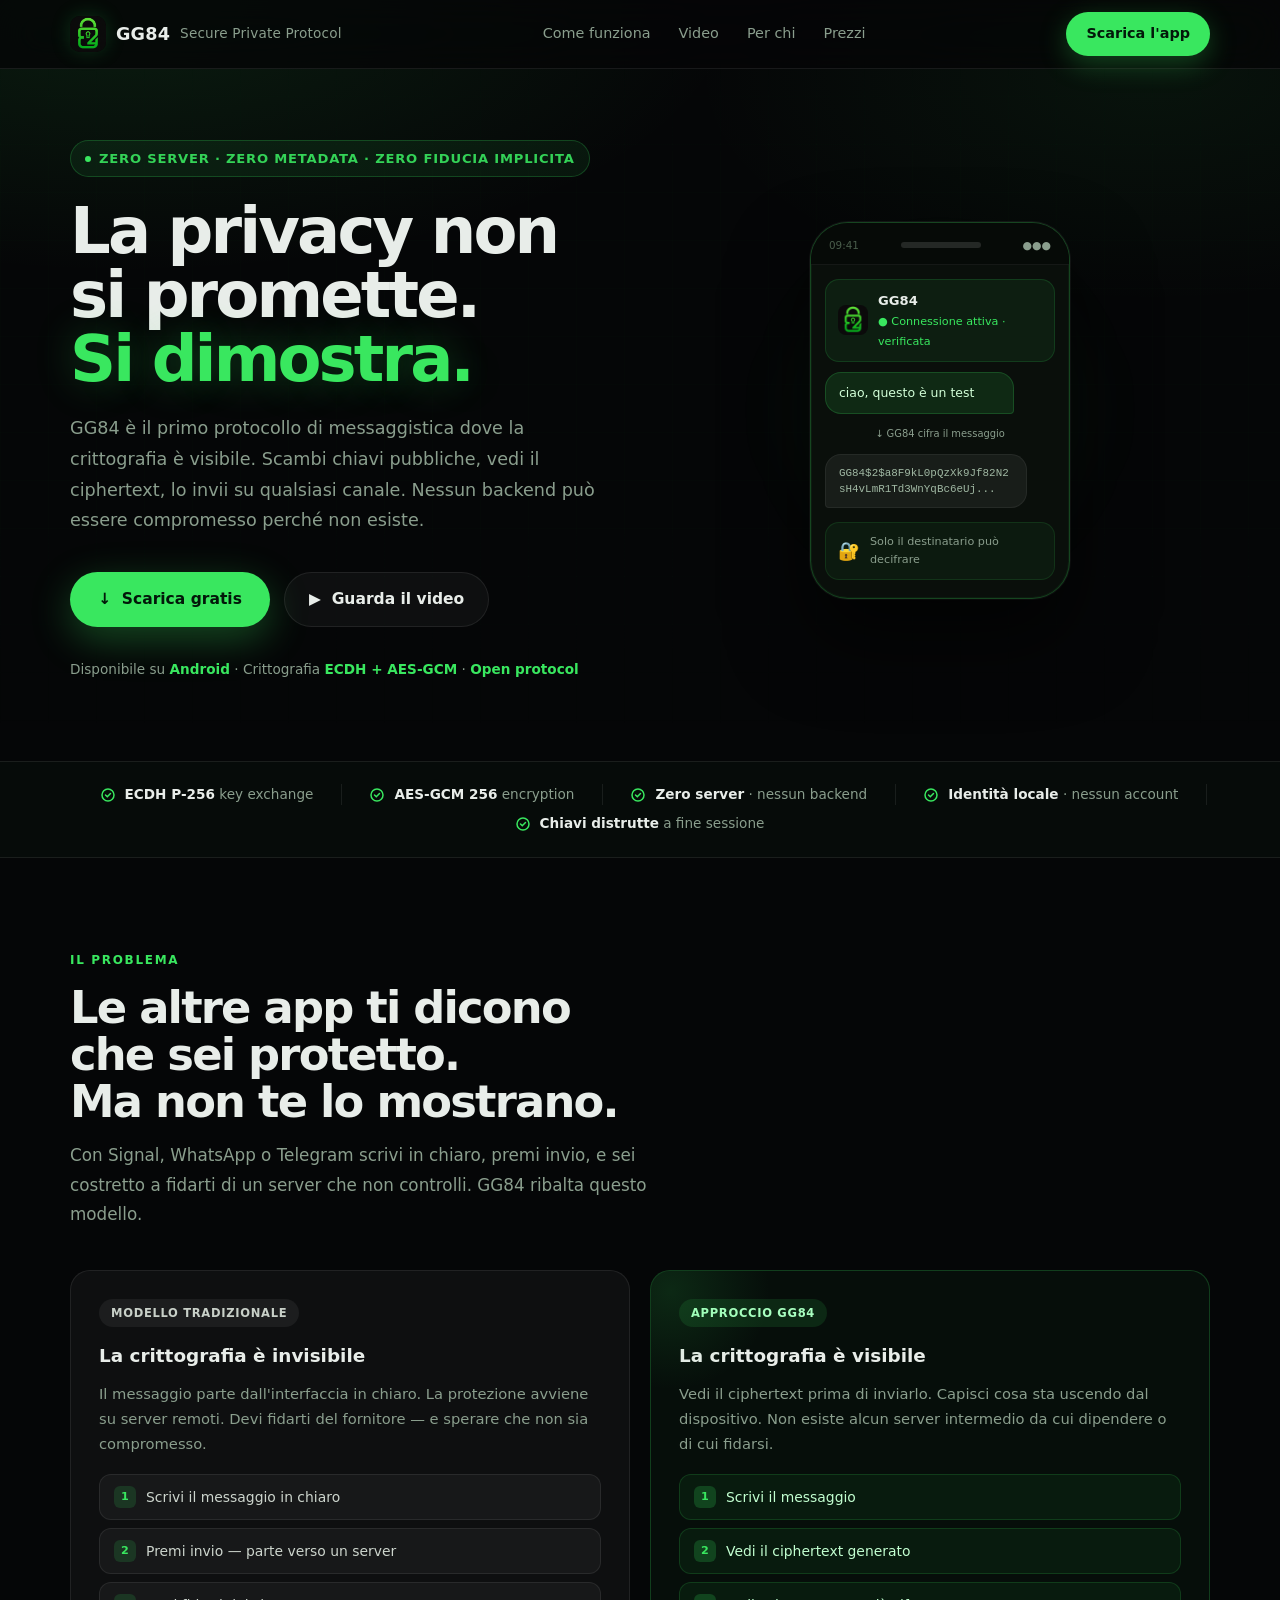
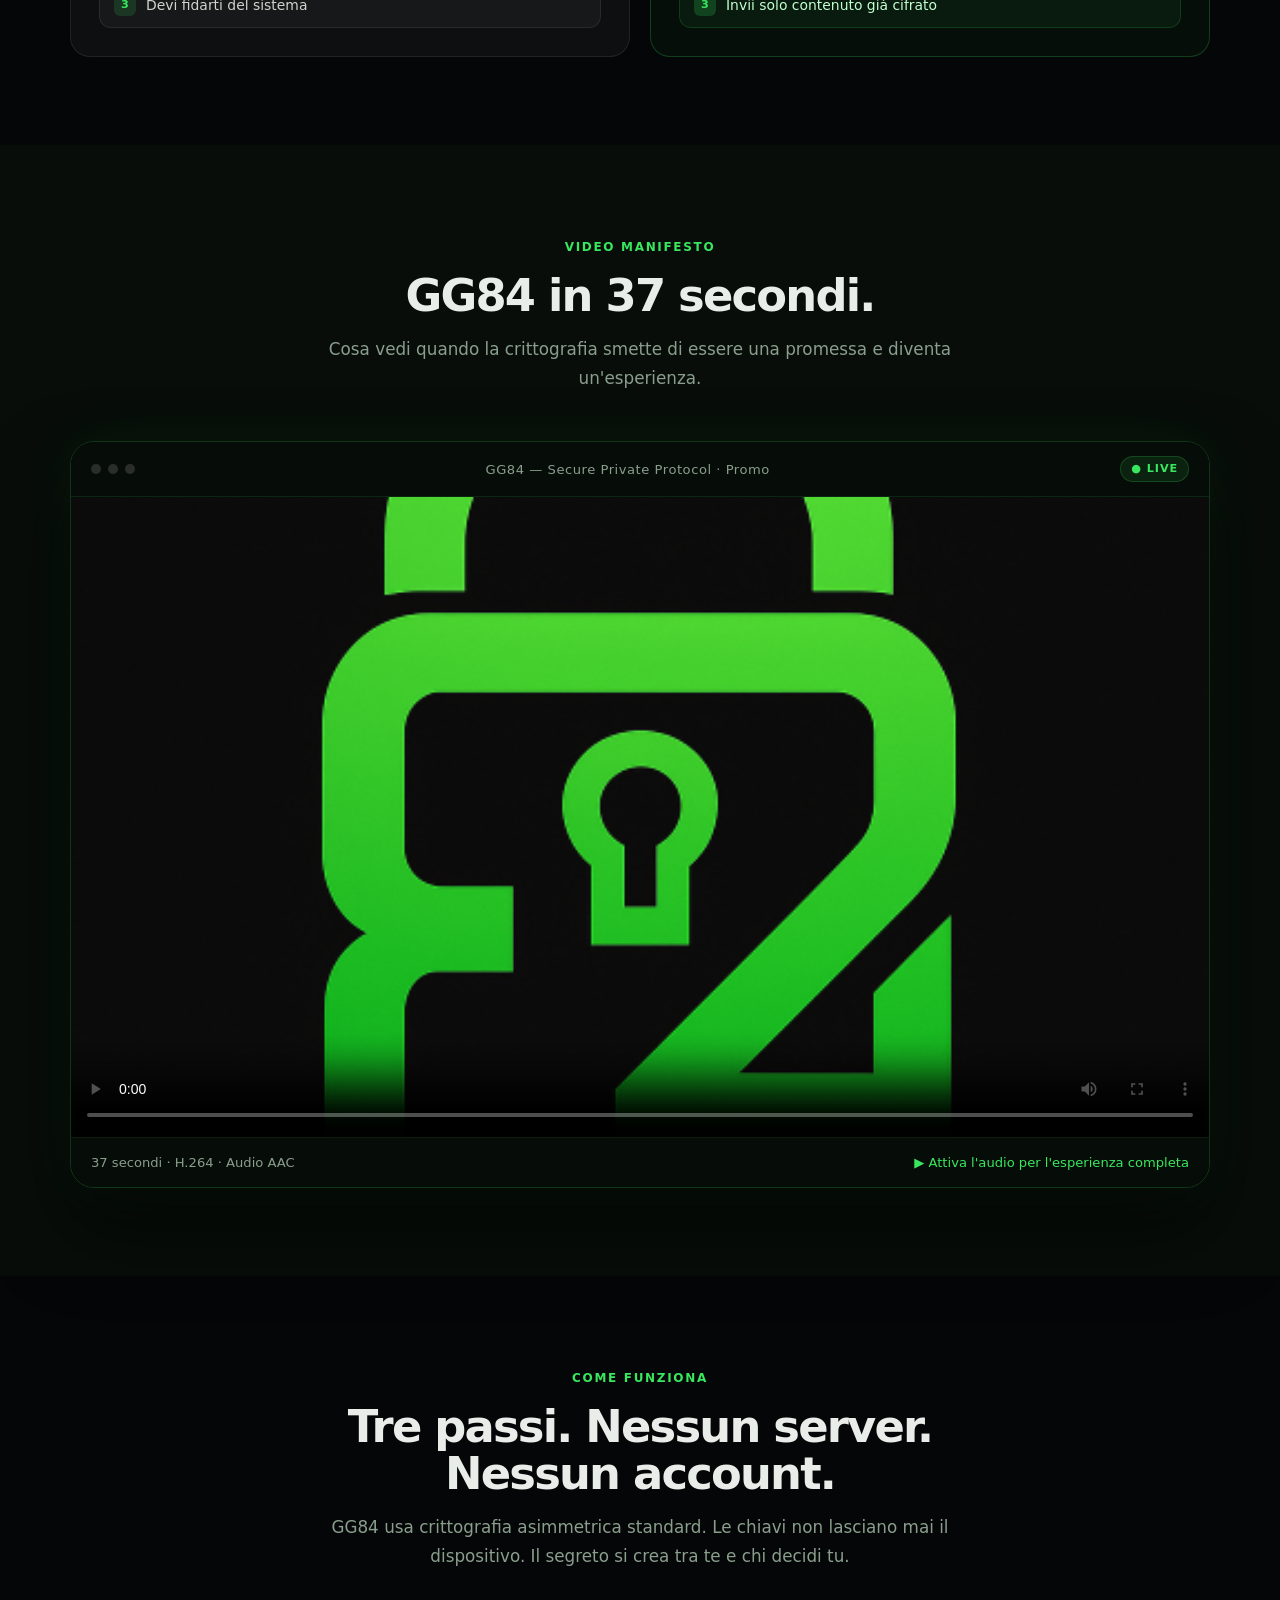
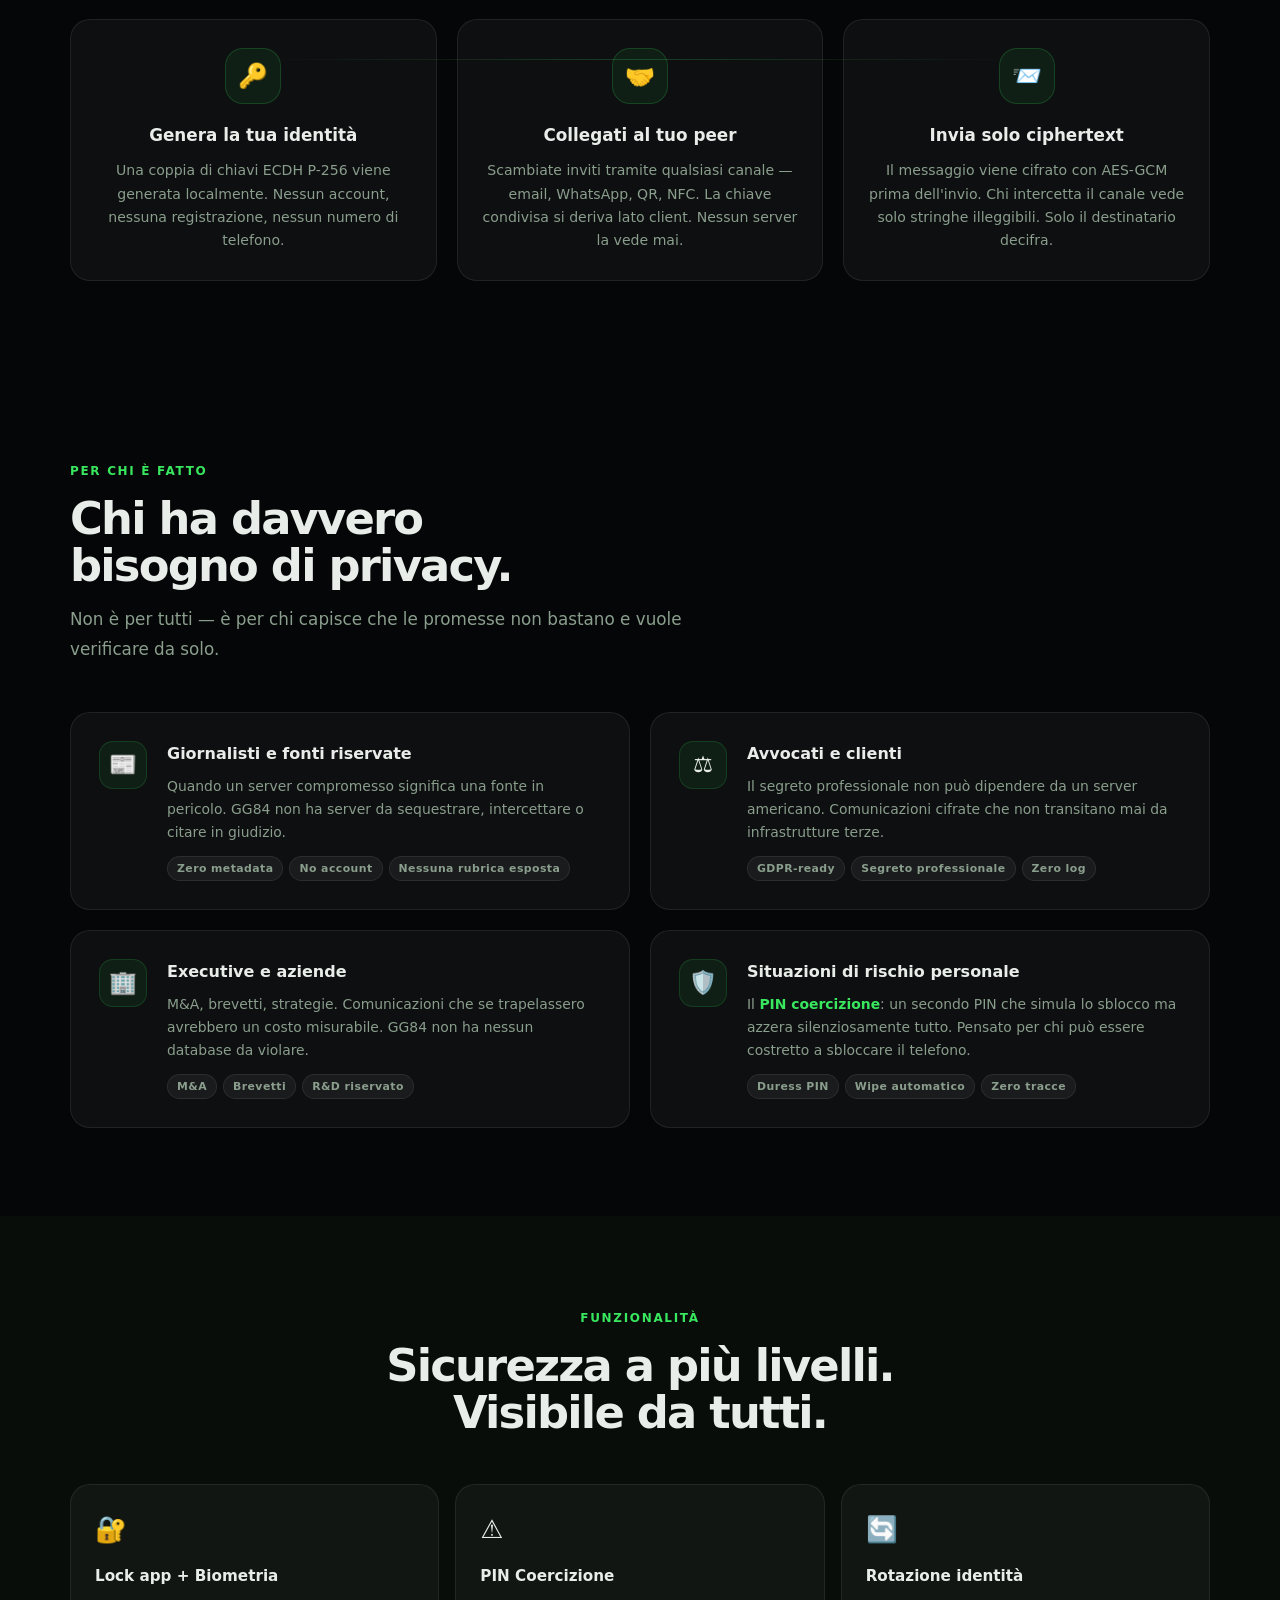
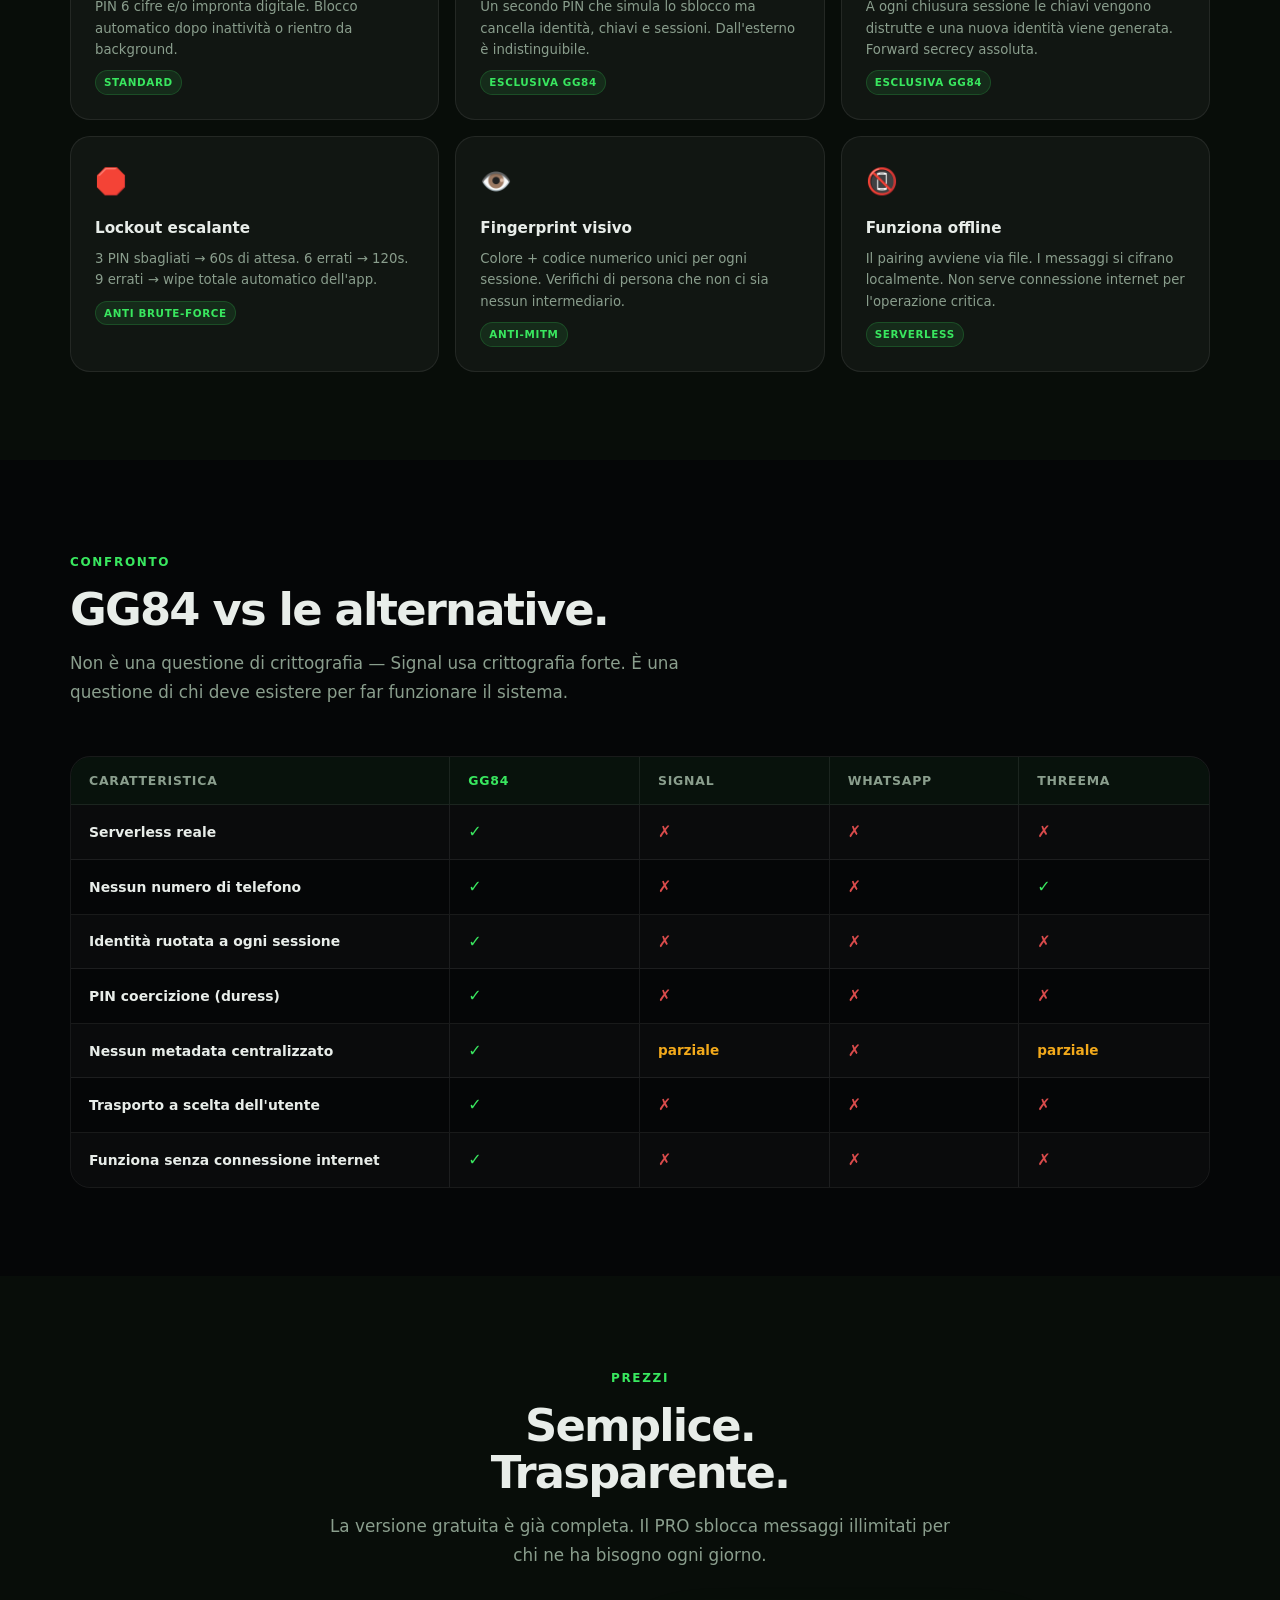
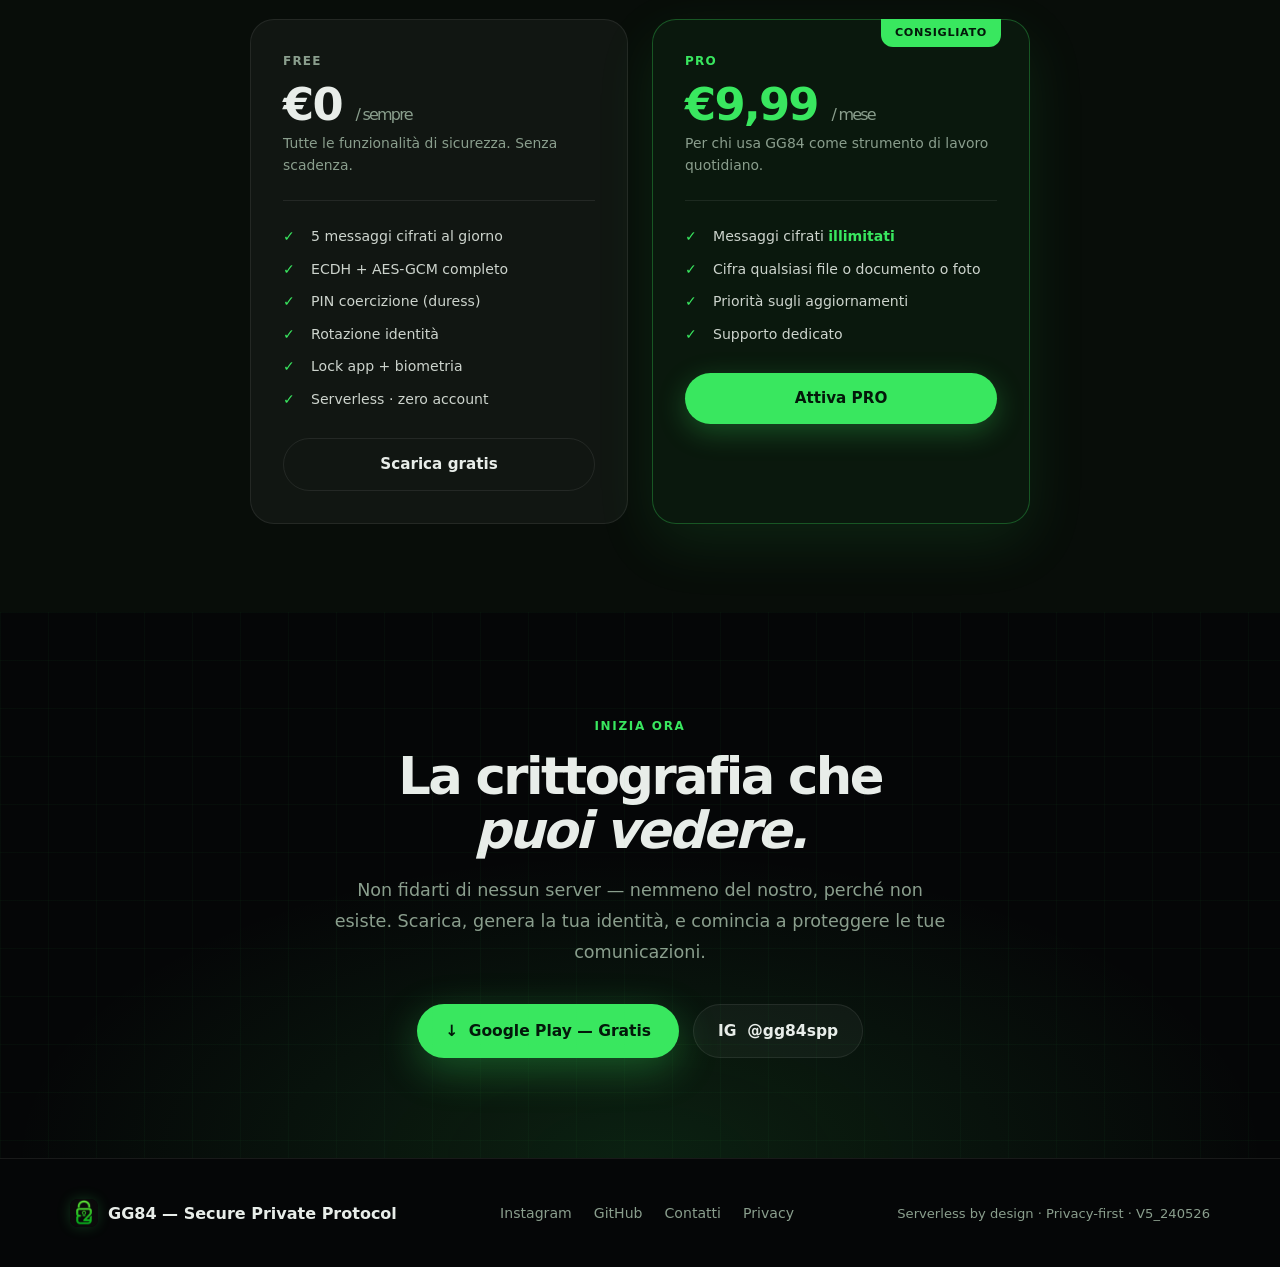
==== commit cb8e2e71: "Add files via upload" ====
--- a/home.html
+++ b/home.html
@@ -1142,11 +1142,11 @@
       <div class="price-card featured">
         <div class="featured-badge">Consigliato</div>
         <div class="price-label green">PRO</div>
-        <div class="price-amount" style="color:var(--g)">€2,99 <span>/ mese</span></div>
+        <div class="price-amount" style="color:var(--g)">€9,99 <span>/ mese</span></div>
         <div class="price-desc">Per chi usa GG84 come strumento di lavoro quotidiano.</div>
         <div class="price-features">
           <div class="pf"><span class="pf-icon">✓</span><span class="pf-text">Messaggi cifrati <strong style="color:var(--g)">illimitati</strong></span></div>
-          <div class="pf"><span class="pf-icon">✓</span><span class="pf-text">Tutto il piano Free incluso</span></div>
+          <div class="pf"><span class="pf-icon">✓</span><span class="pf-text">Cifra qualsiasi file o documento o foto</span></div>
           <div class="pf"><span class="pf-icon">✓</span><span class="pf-text">Priorità sugli aggiornamenti</span></div>
           <div class="pf"><span class="pf-icon">✓</span><span class="pf-text">Supporto dedicato</span></div>
         </div>
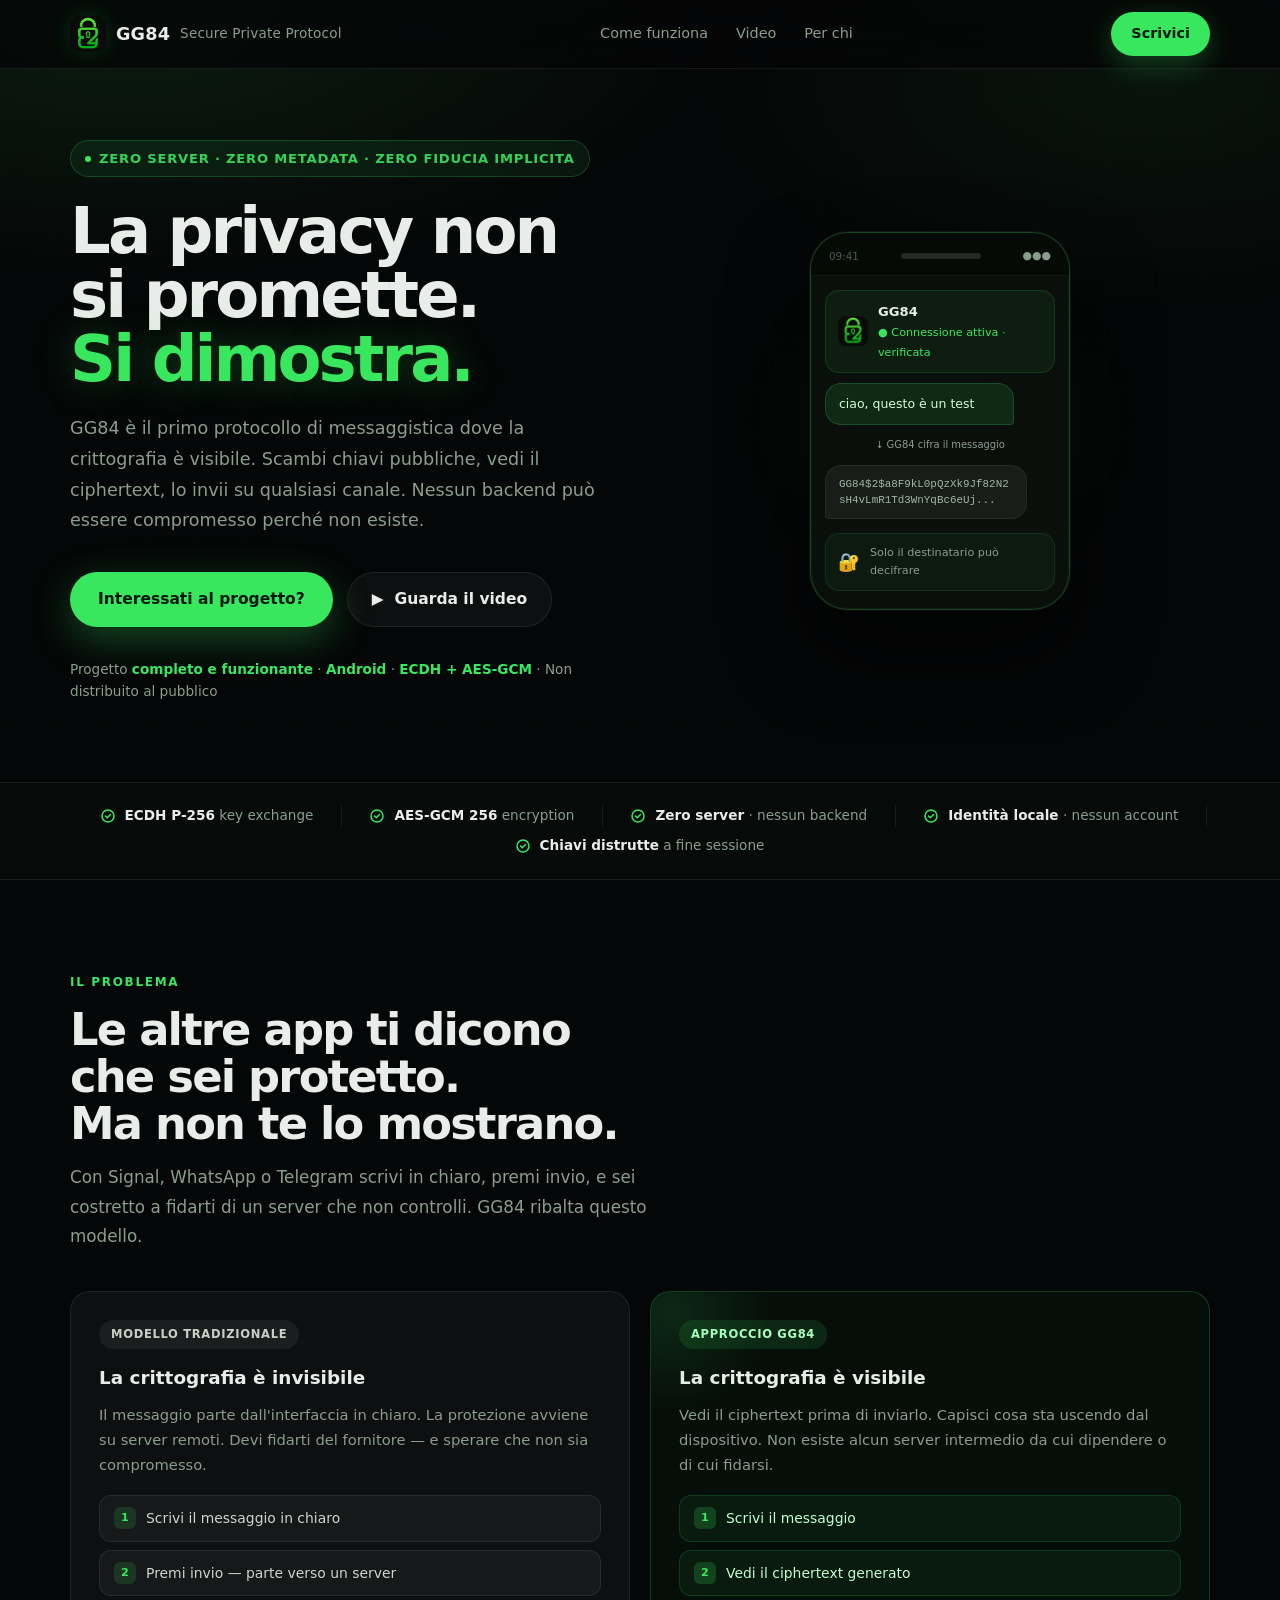
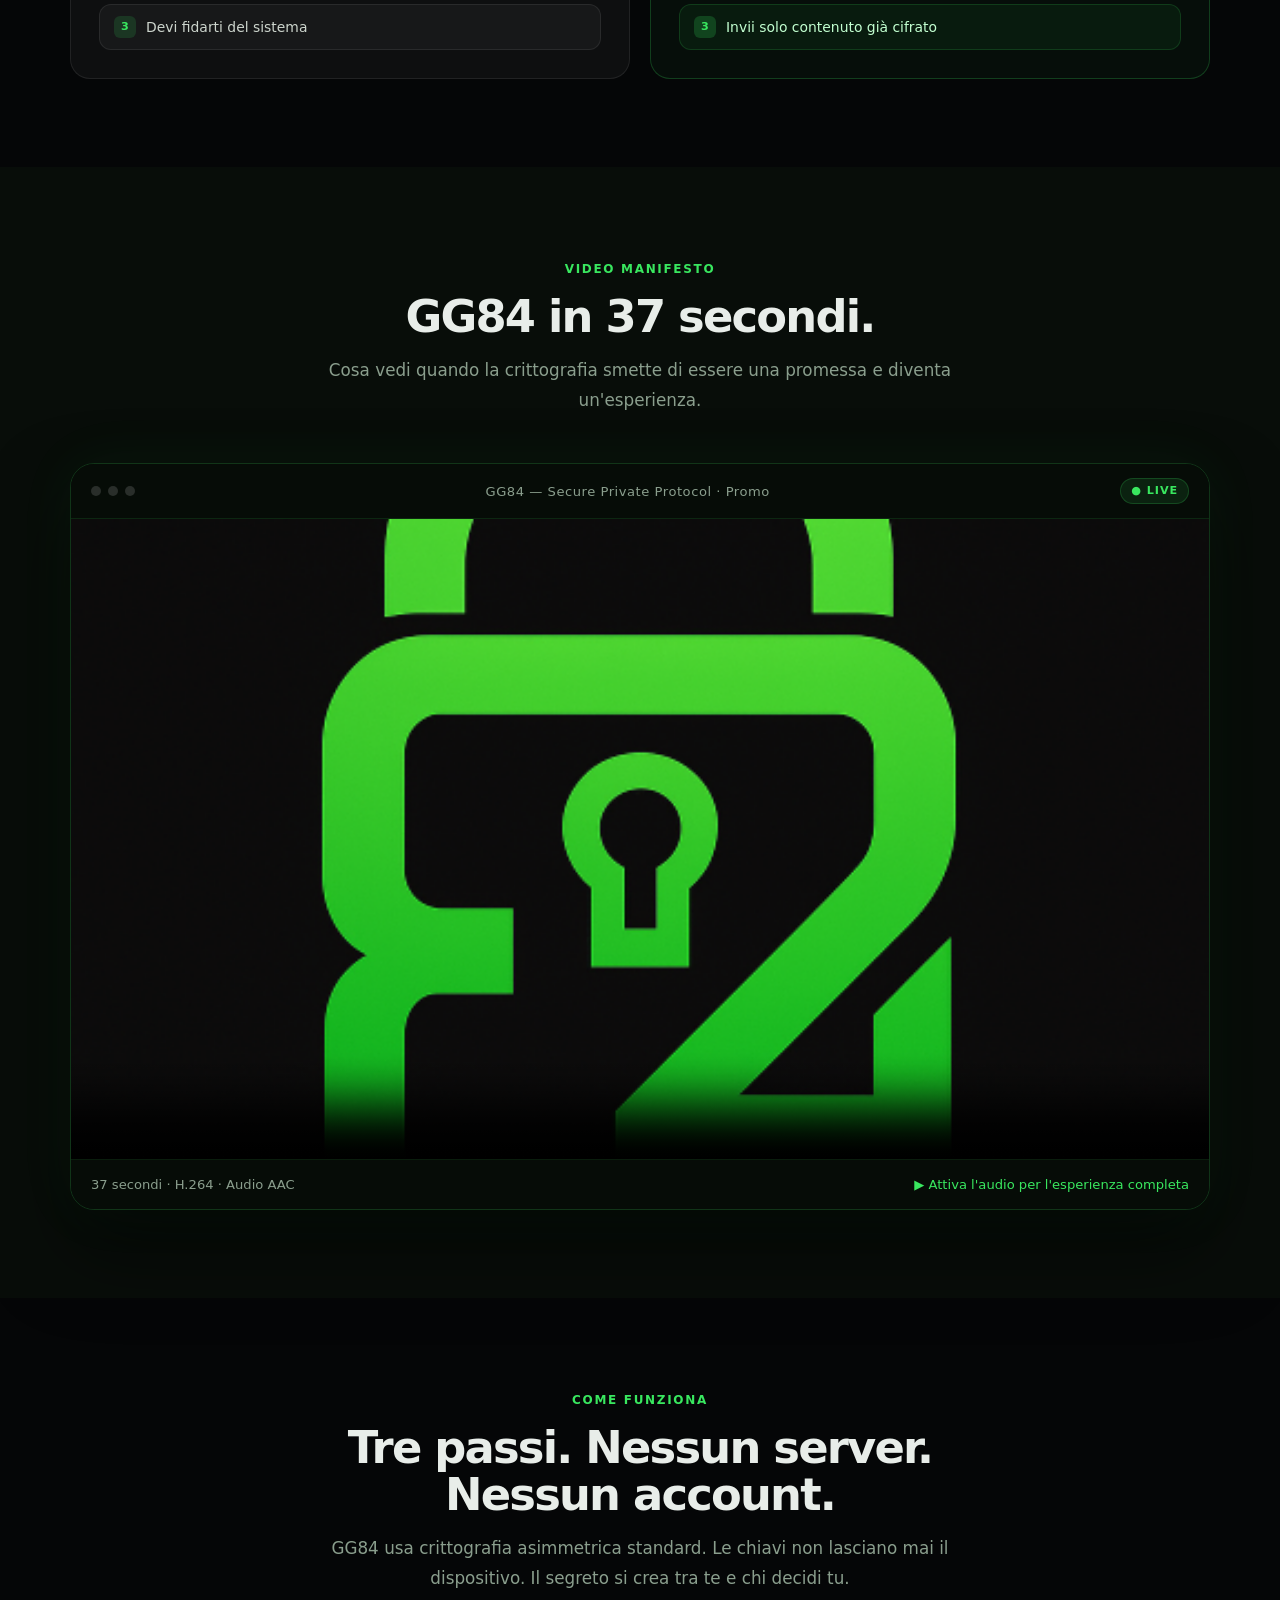
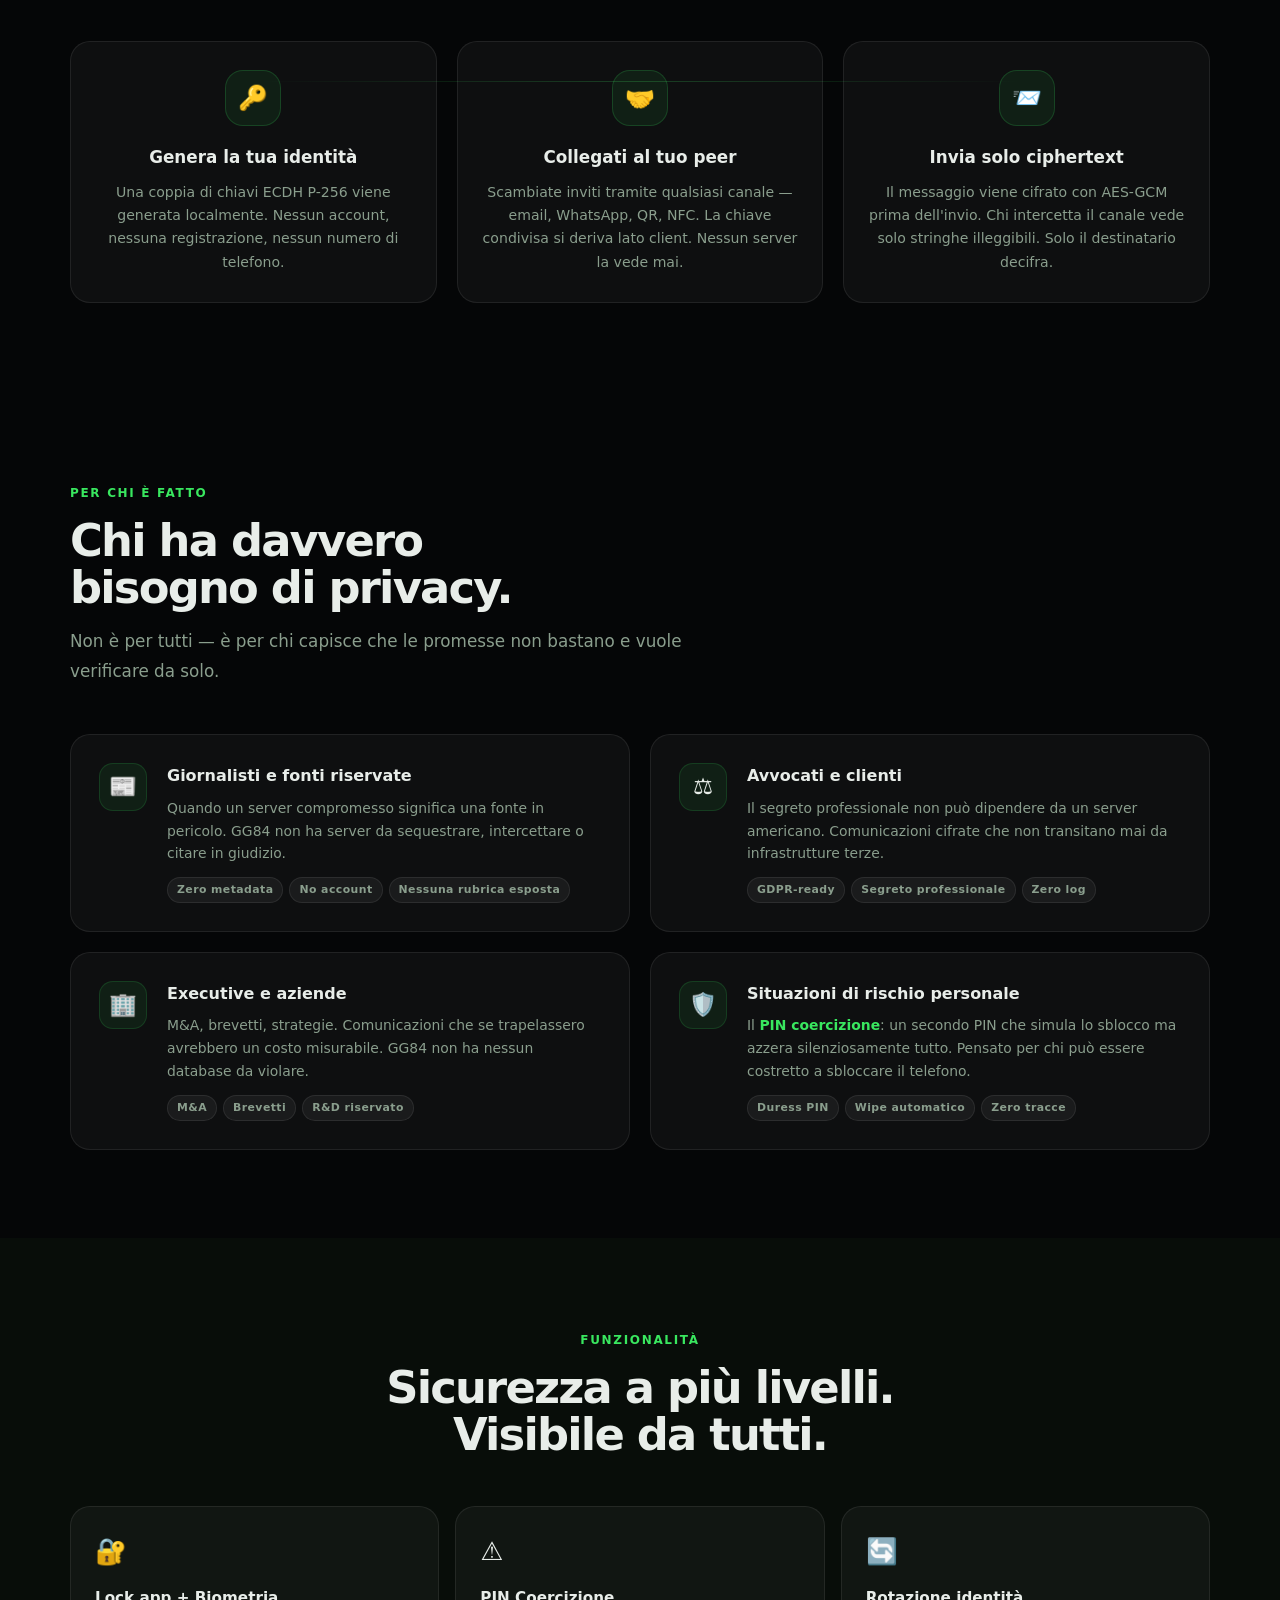
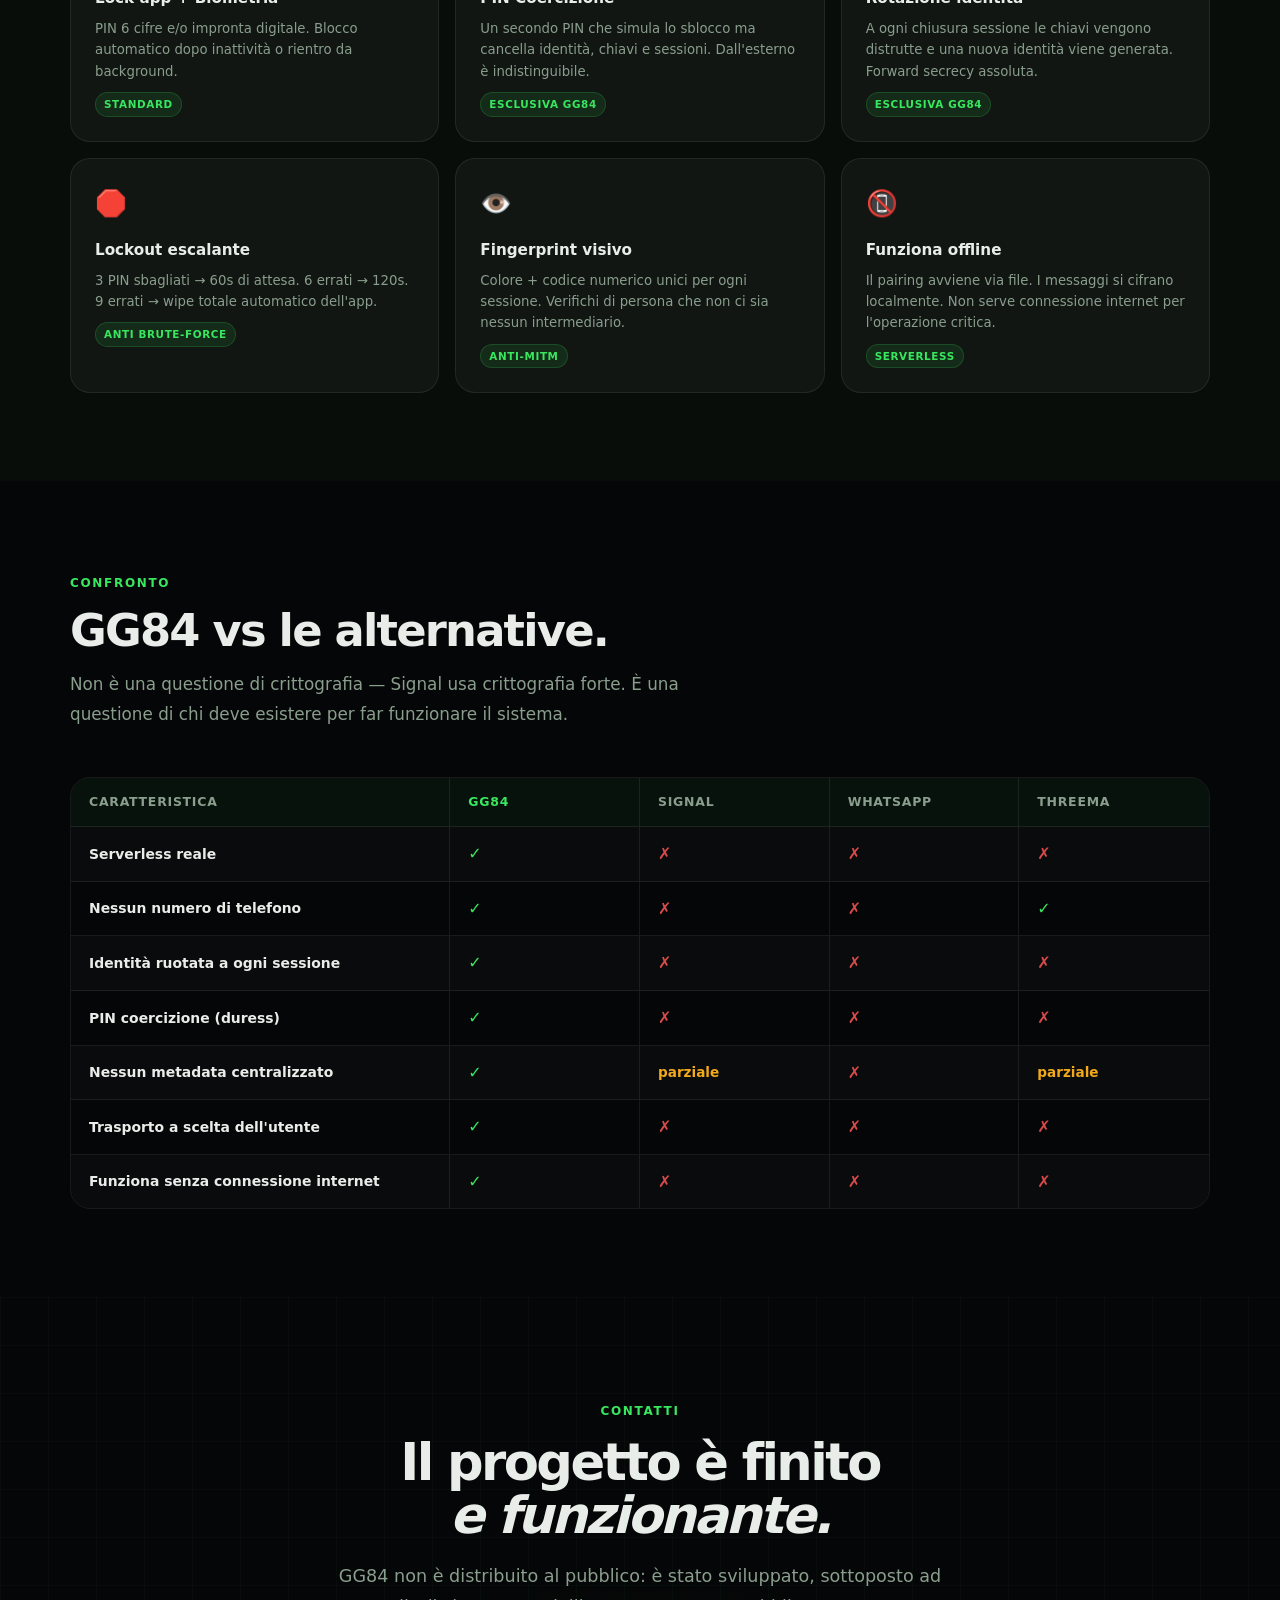
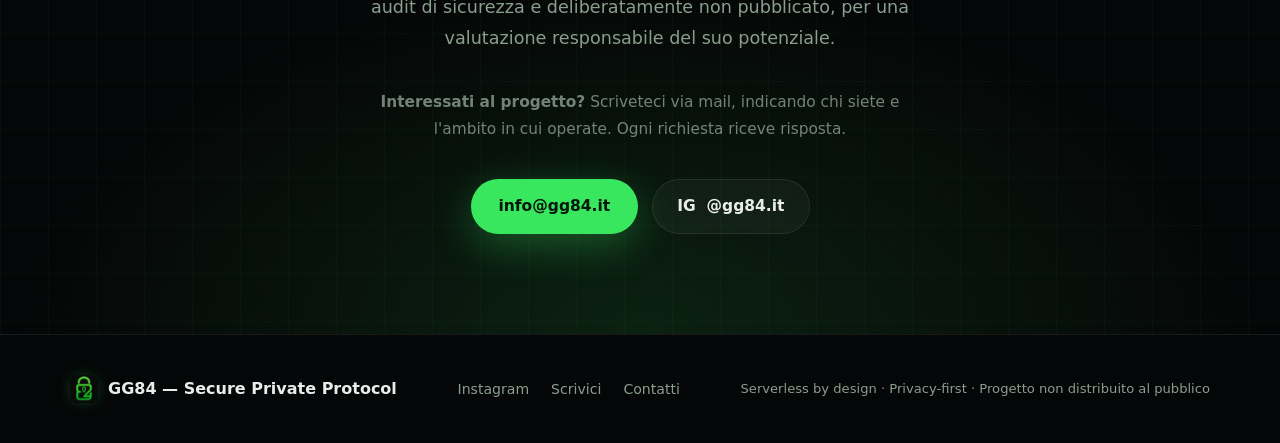
==== commit 623b9a41: "Add files via upload" ====
--- a/home.html
+++ b/home.html
@@ -767,9 +767,8 @@
       <a href="#come-funziona">Come funziona</a>
       <a href="#video">Video</a>
       <a href="#per-chi">Per chi</a>
-      <a href="#pricing">Prezzi</a>
-    </div>
-    <a class="nav-cta" href="#pricing">Scarica l'app</a>
+    </div>
+    <a class="nav-cta" href="#interesse">Scrivici</a>
   </div>
 </nav>
 
@@ -788,15 +787,15 @@
         Nessun backend può essere compromesso perché non esiste.
       </p>
       <div class="hero-actions">
-        <a class="btn-primary" href="#pricing">
-          ↓ &nbsp;Scarica gratis
+        <a class="btn-primary" href="#interesse">
+          Interessati al progetto?
         </a>
         <a class="btn-ghost" href="#video">
           ▶ &nbsp;Guarda il video
         </a>
       </div>
       <p class="hero-note">
-        Disponibile su <span>Android</span> · Crittografia <span>ECDH + AES-GCM</span> · <span>Open protocol</span>
+        Progetto <span>completo e funzionante</span> · <span>Android</span> · <span>ECDH + AES-GCM</span> · Non distribuito al pubblico
       </p>
     </div>
     <div class="mockup-wrap">
@@ -902,7 +901,8 @@
         <div class="video-title">GG84 — Secure Private Protocol · Promo</div>
         <div class="video-badge">● Live</div>
       </div>
-      <video controls playsinline preload="metadata" poster="logo3.png">
+      <video controls controlsList="nodownload noplaybackrate" disablePictureInPicture
+             oncontextmenu="return false" playsinline preload="metadata" poster="logo3.png">
         <source src="gg84.mp4" type="video/mp4"/>
         Il tuo browser non supporta la riproduzione video.
       </video>
@@ -1116,58 +1116,25 @@
   </div>
 </section>
 
-<!-- ── PRICING ──────────────────────────────────────────────── -->
-<section id="pricing" style="background:var(--bg2)">
+<!-- ── CONTATTO ─────────────────────────────────────────────── -->
+<section class="cta-section" id="interesse">
   <div class="container">
-    <div class="centered">
-      <div class="section-kicker">Prezzi</div>
-      <h2>Semplice.<br>Trasparente.</h2>
-      <p class="section-sub">La versione gratuita è già completa. Il PRO sblocca messaggi illimitati per chi ne ha bisogno ogni giorno.</p>
-    </div>
-    <div class="pricing-grid">
-      <div class="price-card">
-        <div class="price-label">Free</div>
-        <div class="price-amount">€0 <span>/ sempre</span></div>
-        <div class="price-desc">Tutte le funzionalità di sicurezza. Senza scadenza.</div>
-        <div class="price-features">
-          <div class="pf"><span class="pf-icon">✓</span><span class="pf-text">5 messaggi cifrati al giorno</span></div>
-          <div class="pf"><span class="pf-icon">✓</span><span class="pf-text">ECDH + AES-GCM completo</span></div>
-          <div class="pf"><span class="pf-icon">✓</span><span class="pf-text">PIN coercizione (duress)</span></div>
-          <div class="pf"><span class="pf-icon">✓</span><span class="pf-text">Rotazione identità</span></div>
-          <div class="pf"><span class="pf-icon">✓</span><span class="pf-text">Lock app + biometria</span></div>
-          <div class="pf"><span class="pf-icon">✓</span><span class="pf-text">Serverless · zero account</span></div>
-        </div>
-        <a class="price-btn secondary" href="#top">Scarica gratis</a>
-      </div>
-      <div class="price-card featured">
-        <div class="featured-badge">Consigliato</div>
-        <div class="price-label green">PRO</div>
-        <div class="price-amount" style="color:var(--g)">€9,99 <span>/ mese</span></div>
-        <div class="price-desc">Per chi usa GG84 come strumento di lavoro quotidiano.</div>
-        <div class="price-features">
-          <div class="pf"><span class="pf-icon">✓</span><span class="pf-text">Messaggi cifrati <strong style="color:var(--g)">illimitati</strong></span></div>
-          <div class="pf"><span class="pf-icon">✓</span><span class="pf-text">Cifra qualsiasi file o documento o foto</span></div>
-          <div class="pf"><span class="pf-icon">✓</span><span class="pf-text">Priorità sugli aggiornamenti</span></div>
-          <div class="pf"><span class="pf-icon">✓</span><span class="pf-text">Supporto dedicato</span></div>
-        </div>
-        <a class="price-btn primary" href="#top">Attiva PRO</a>
-      </div>
-    </div>
-  </div>
-</section>
-
-<!-- ── CTA ──────────────────────────────────────────────────── -->
-<section class="cta-section" id="download">
-  <div class="container">
-    <div class="section-kicker">Inizia ora</div>
-    <h2>La crittografia che<br><em>puoi vedere.</em></h2>
-    <p>Non fidarti di nessun server — nemmeno del nostro, perché non esiste. Scarica, genera la tua identità, e comincia a proteggere le tue comunicazioni.</p>
+    <div class="section-kicker">Contatti</div>
+    <h2>Il progetto è finito<br><em>e funzionante.</em></h2>
+    <p>
+      GG84 non è distribuito al pubblico: è stato sviluppato, sottoposto ad audit di sicurezza
+      e deliberatamente non pubblicato, per una valutazione responsabile del suo potenziale.
+    </p>
+    <p style="opacity:.82;font-size:.96em">
+      <strong>Interessati al progetto?</strong> Scriveteci via mail, indicando chi siete e
+      l'ambito in cui operate. Ogni richiesta riceve risposta.
+    </p>
     <div class="cta-buttons">
-      <a class="btn-primary" href="https://play.google.com" target="_blank">
-        ↓ &nbsp;Google Play — Gratis
+      <a class="btn-primary" href="mailto:info@gg84.it?subject=Manifestazione%20di%20interesse%20-%20GG84&amp;body=Chi%20sono%3A%0AAmbito%3A%0AUso%20previsto%3A%0A%0A">
+        info@gg84.it
       </a>
-      <a class="btn-ghost" href="https://instagram.com/gg84spp" target="_blank">
-        IG &nbsp;@gg84spp
+      <a class="btn-ghost" href="https://instagram.com/gg84.it" target="_blank">
+        IG &nbsp;@gg84.it
       </a>
     </div>
   </div>
@@ -1181,12 +1148,11 @@
       <span>GG84 — Secure Private Protocol</span>
     </div>
     <div class="footer-links">
-      <a href="https://instagram.com/gg84spp" target="_blank">Instagram</a>
-      <a href="#">GitHub</a>
-      <a href="mailto:hello@gg84.it">Contatti</a>
-      <a href="#">Privacy</a>
-    </div>
-    <div class="footer-copy">Serverless by design · Privacy-first · V5_240526</div>
+      <a href="https://instagram.com/gg84.it" target="_blank">Instagram</a>
+      <a href="#interesse">Scrivici</a>
+      <a href="mailto:info@gg84.it">Contatti</a>
+    </div>
+    <div class="footer-copy">Serverless by design · Privacy-first · Progetto non distribuito al pubblico</div>
   </div>
 </footer>
 
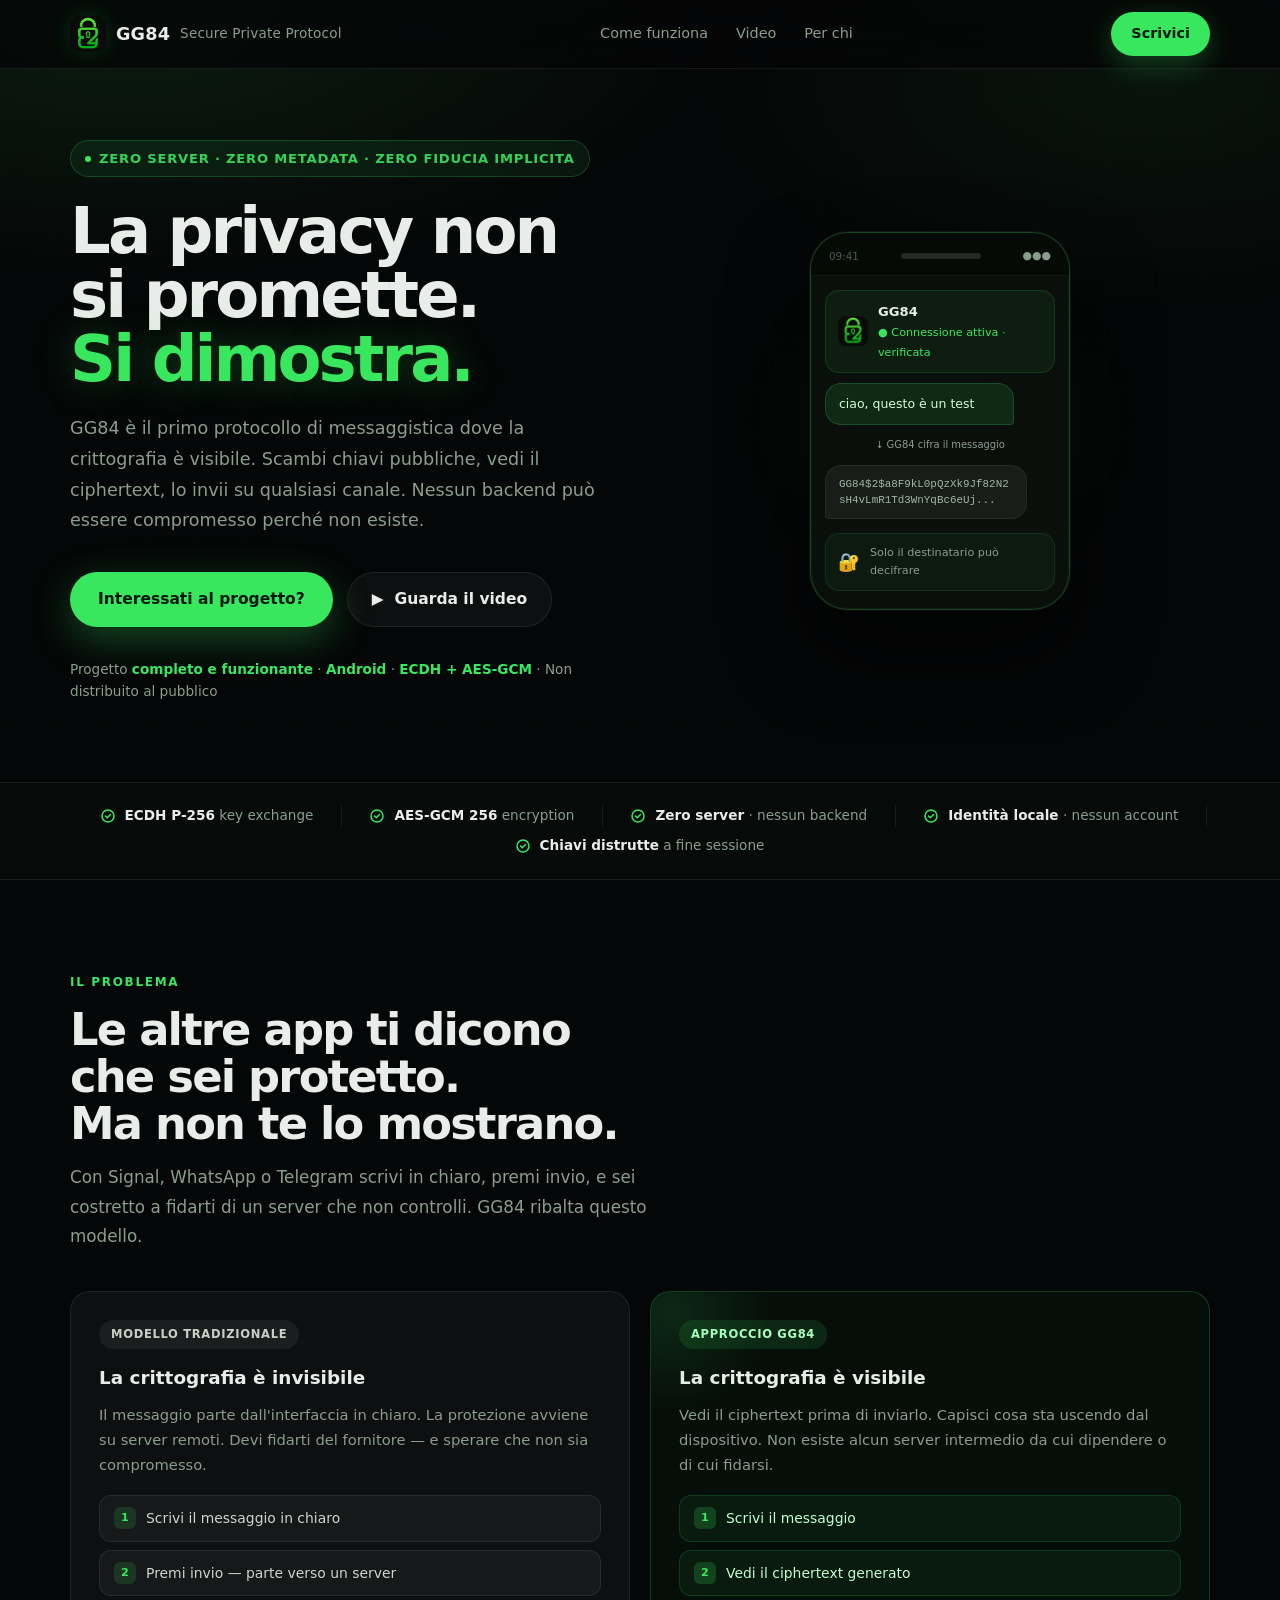
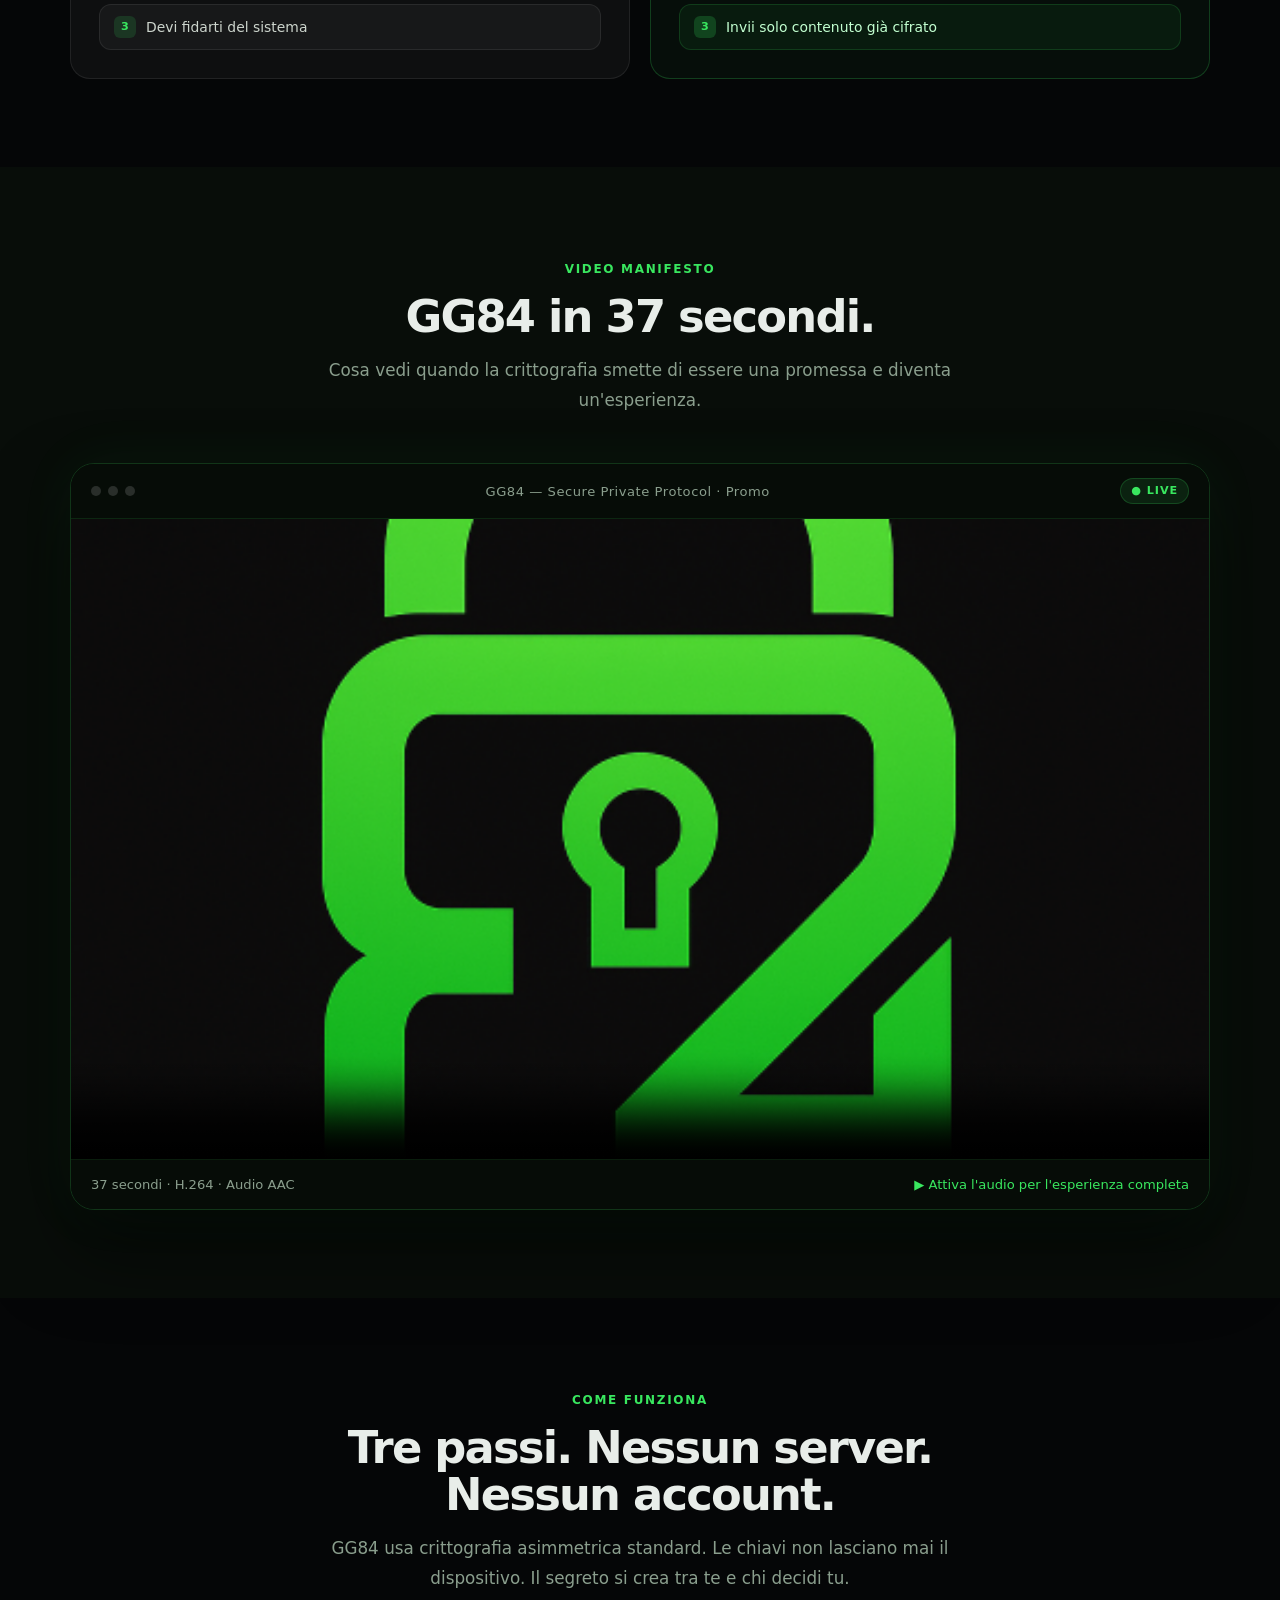
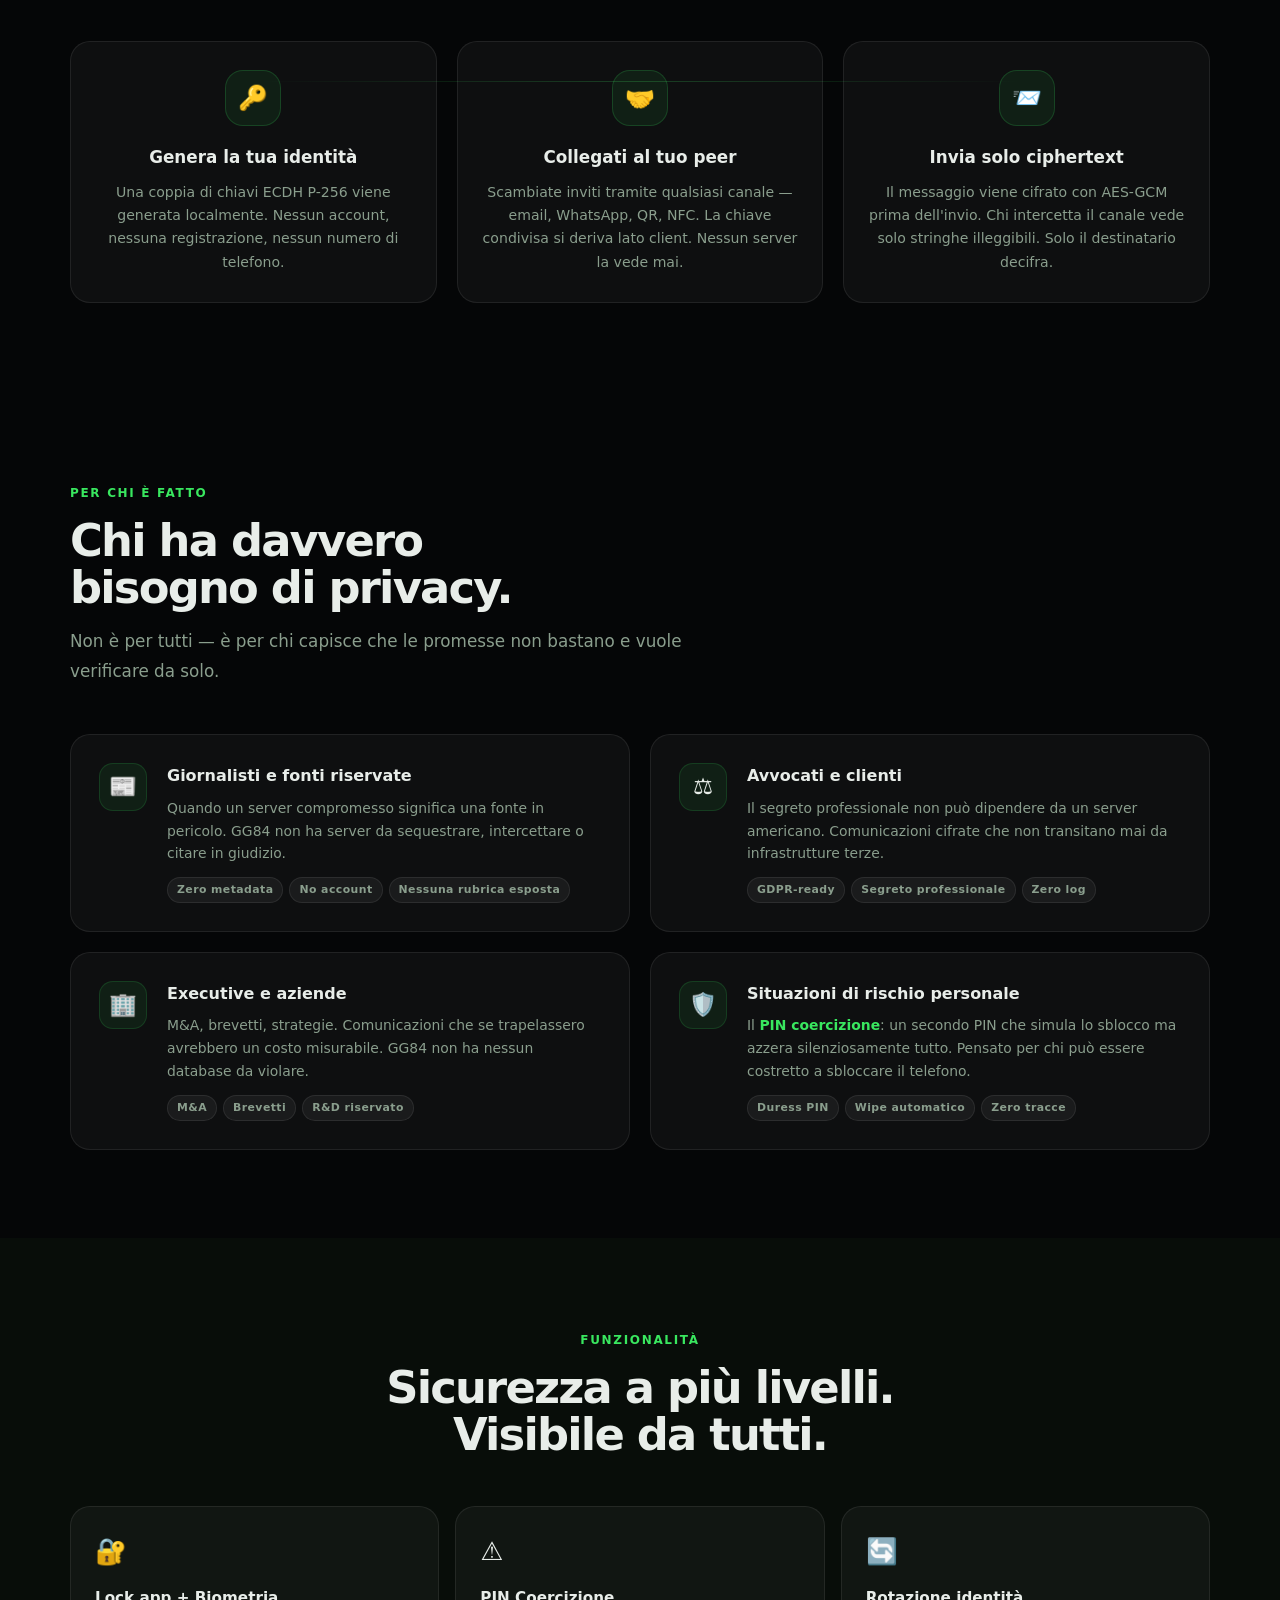
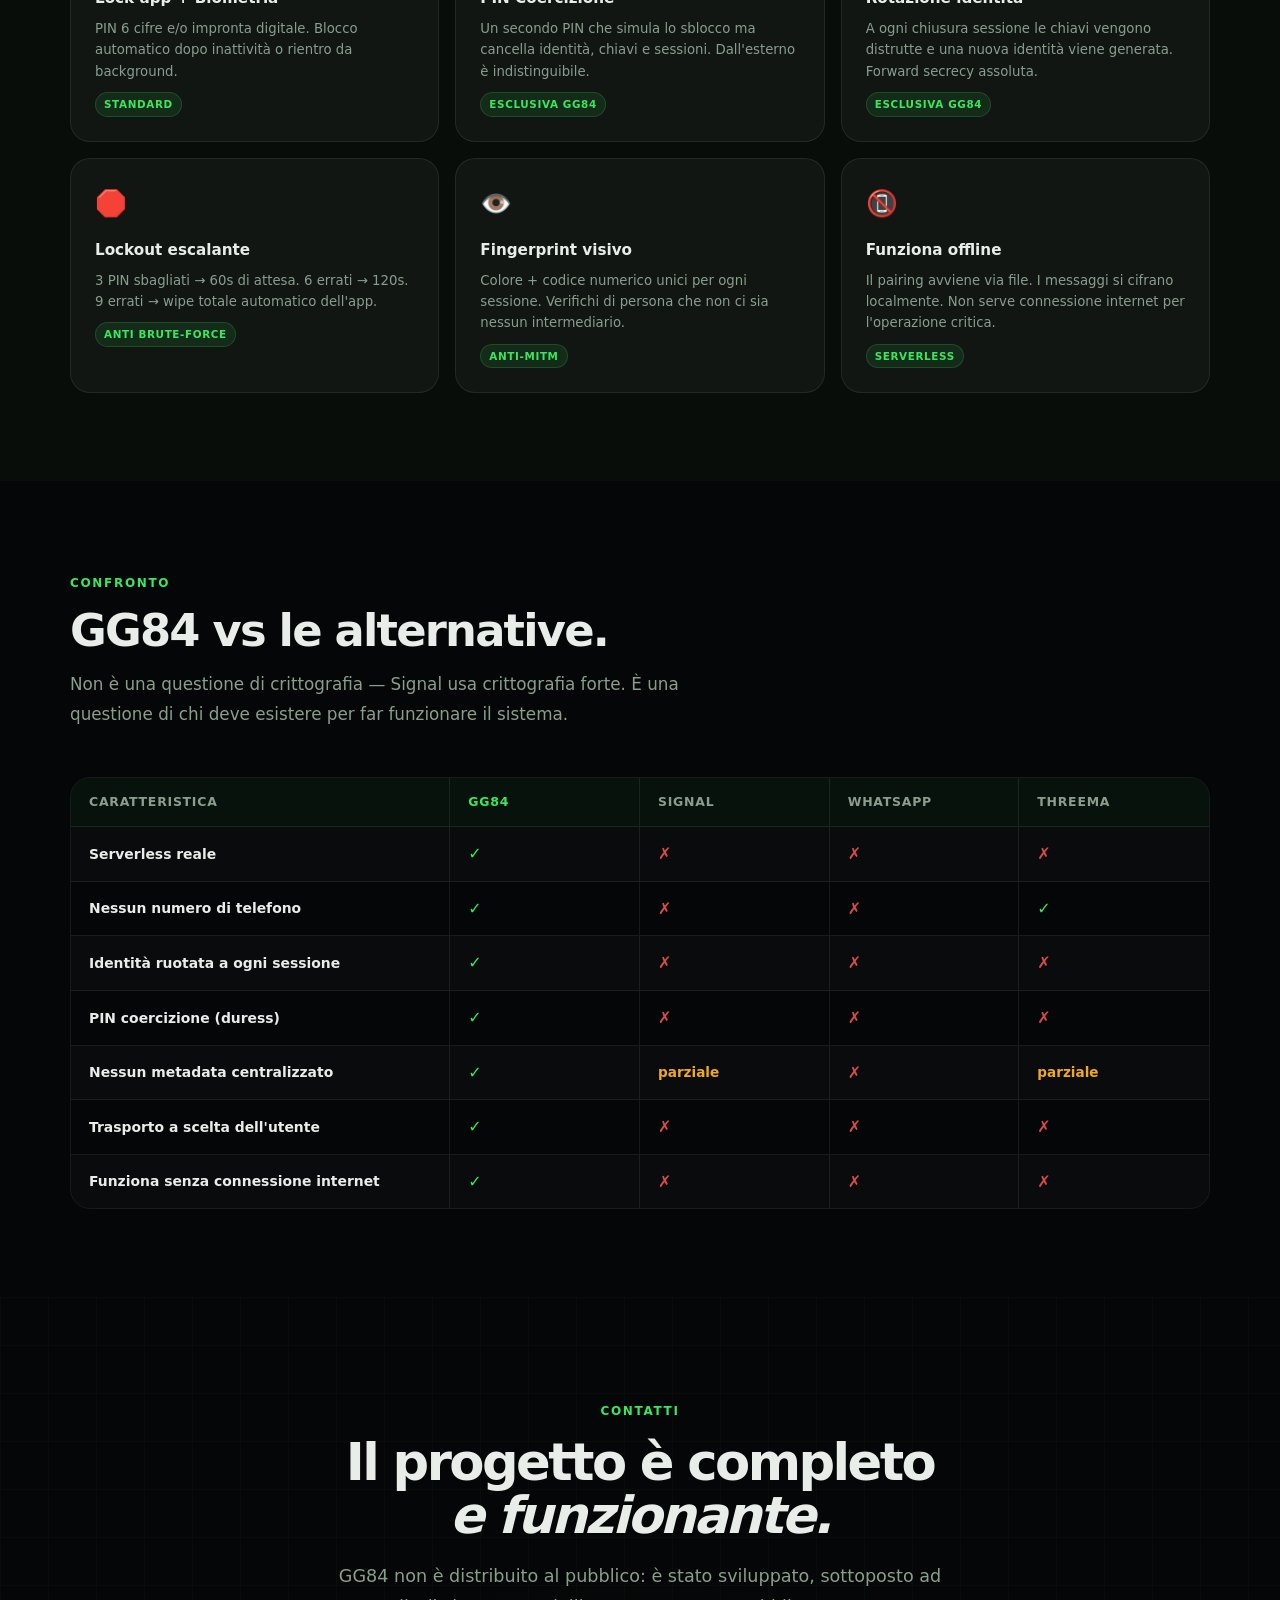
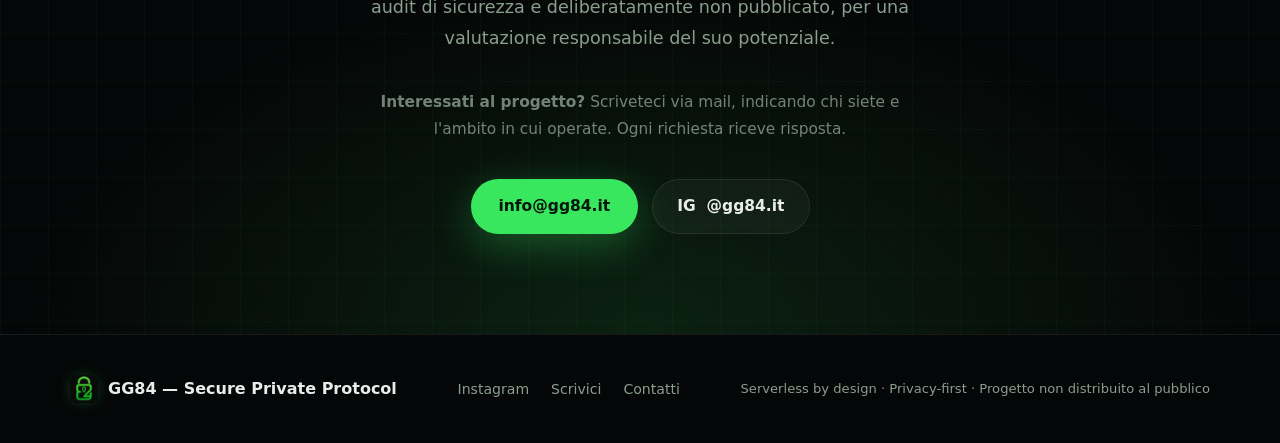
==== commit 36a25c01: "Update home.html" ====
--- a/home.html
+++ b/home.html
@@ -1120,7 +1120,7 @@
 <section class="cta-section" id="interesse">
   <div class="container">
     <div class="section-kicker">Contatti</div>
-    <h2>Il progetto è finito<br><em>e funzionante.</em></h2>
+    <h2>Il progetto è completo<br><em>e funzionante.</em></h2>
     <p>
       GG84 non è distribuito al pubblico: è stato sviluppato, sottoposto ad audit di sicurezza
       e deliberatamente non pubblicato, per una valutazione responsabile del suo potenziale.
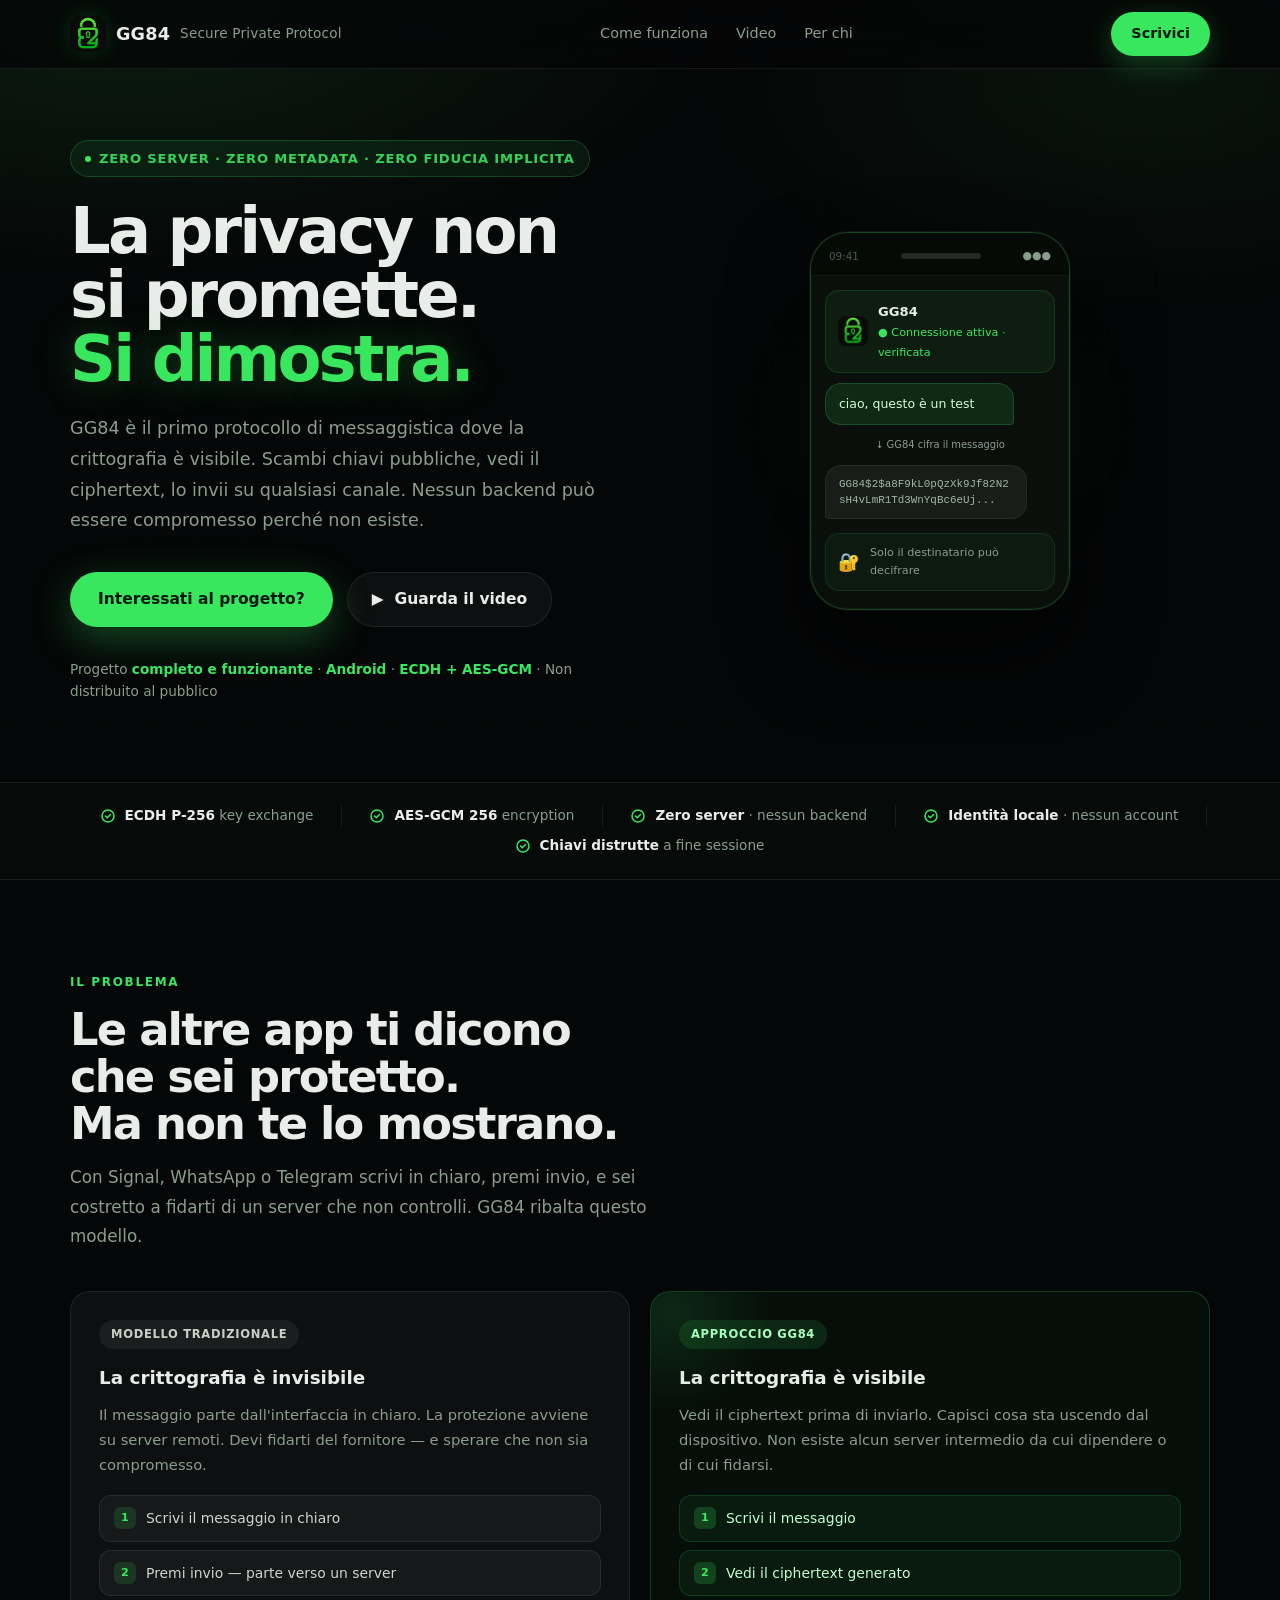
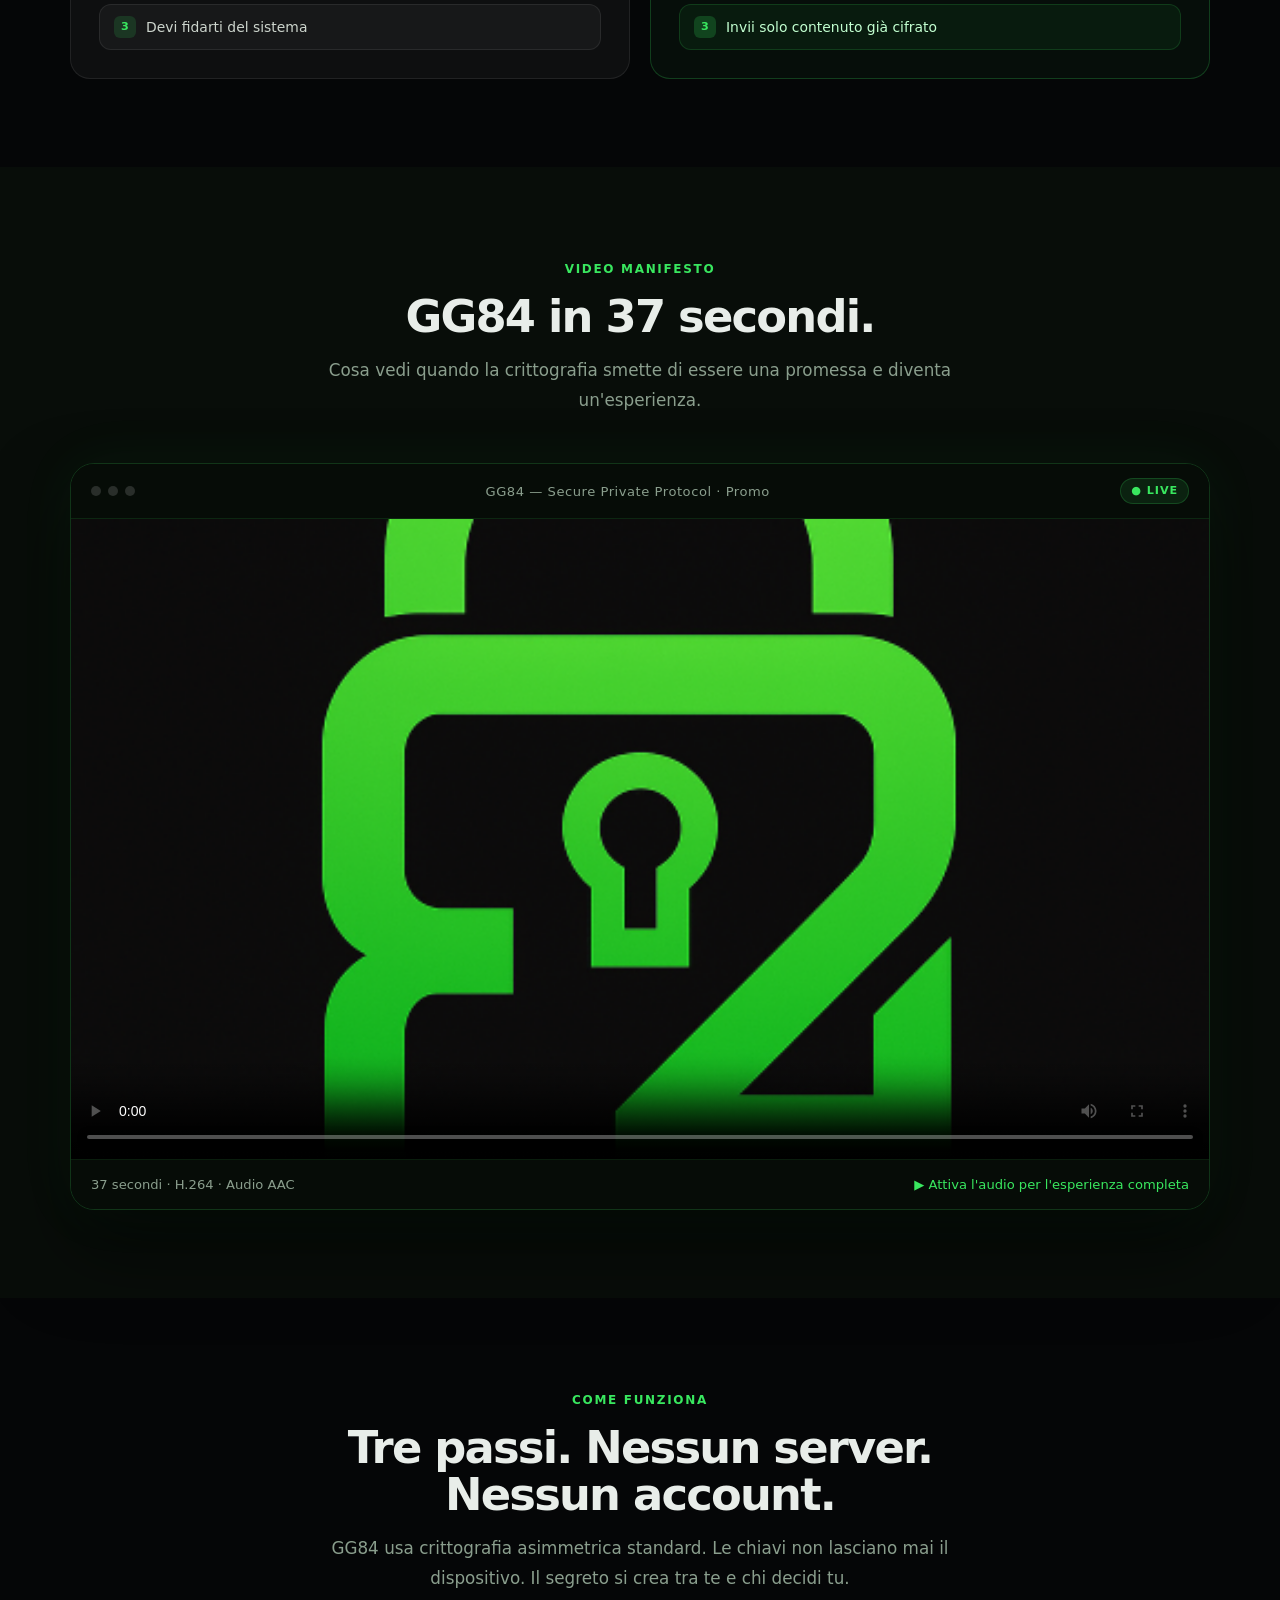
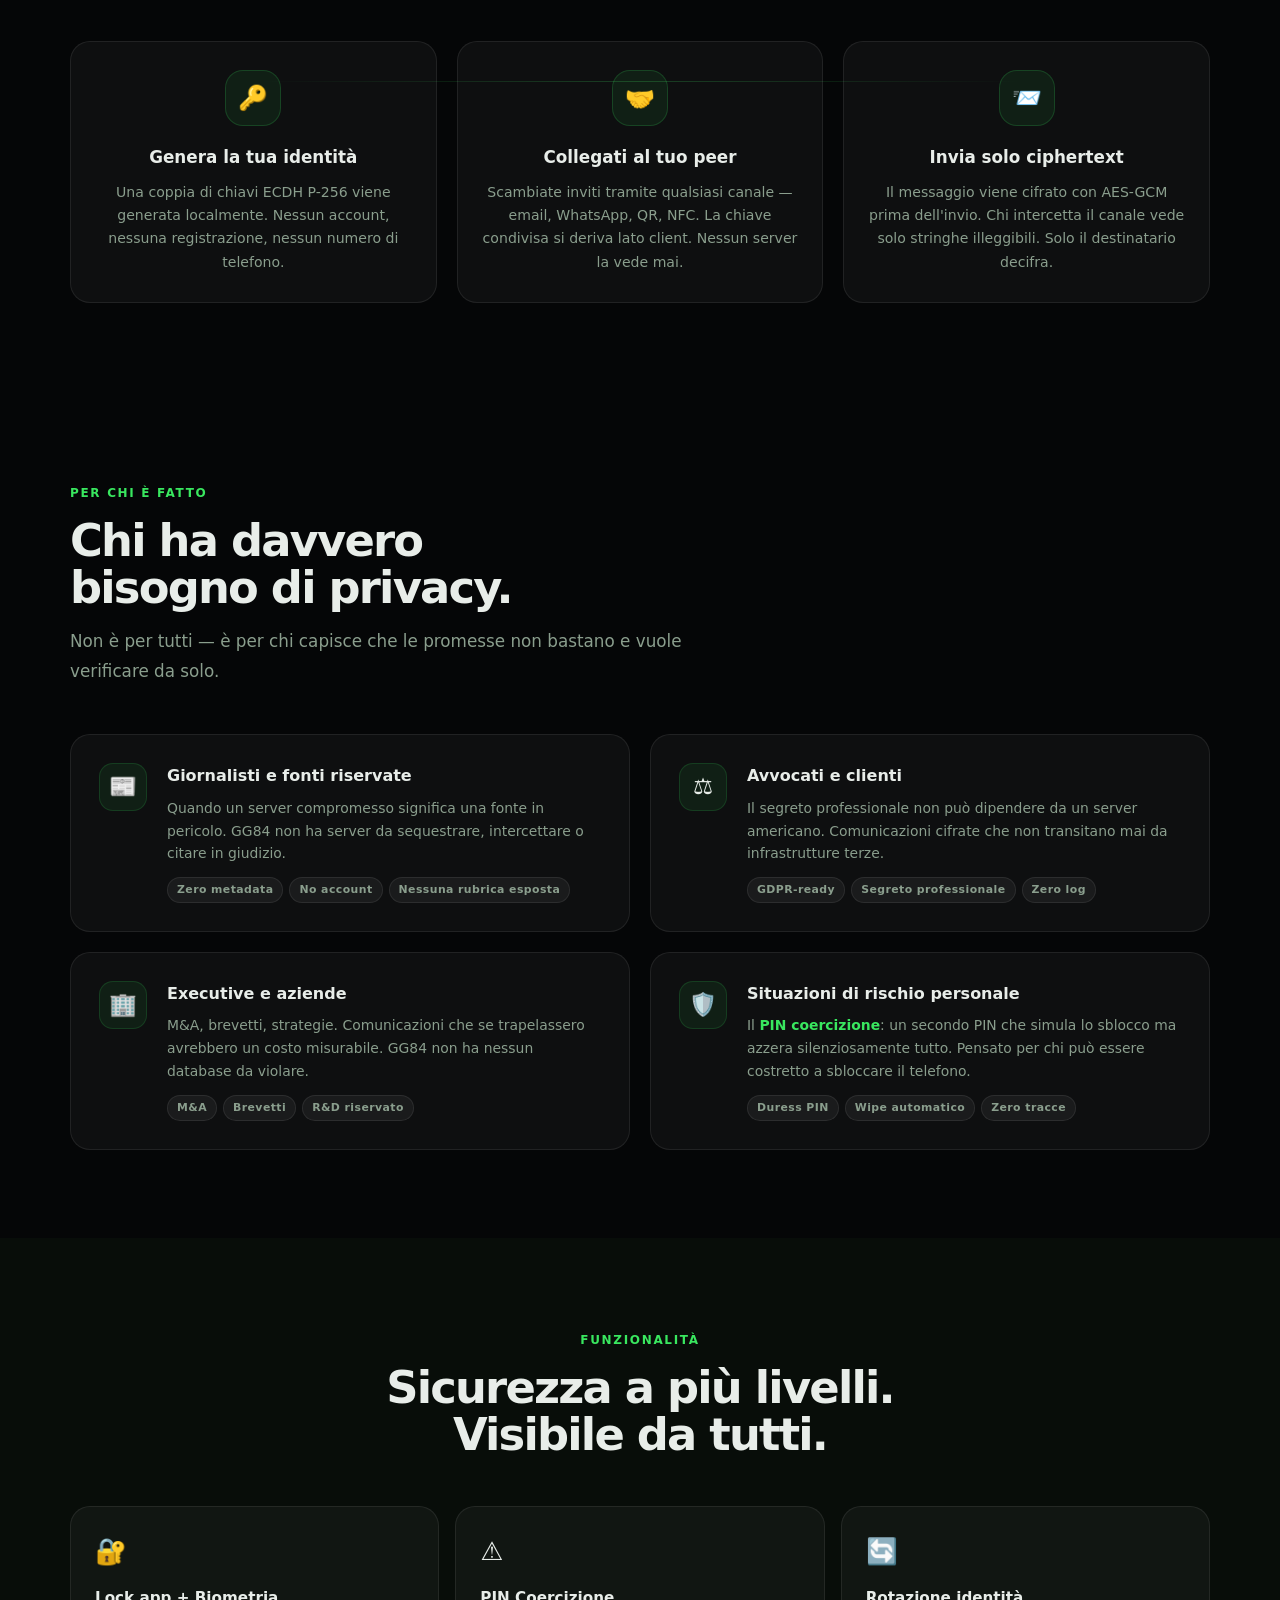
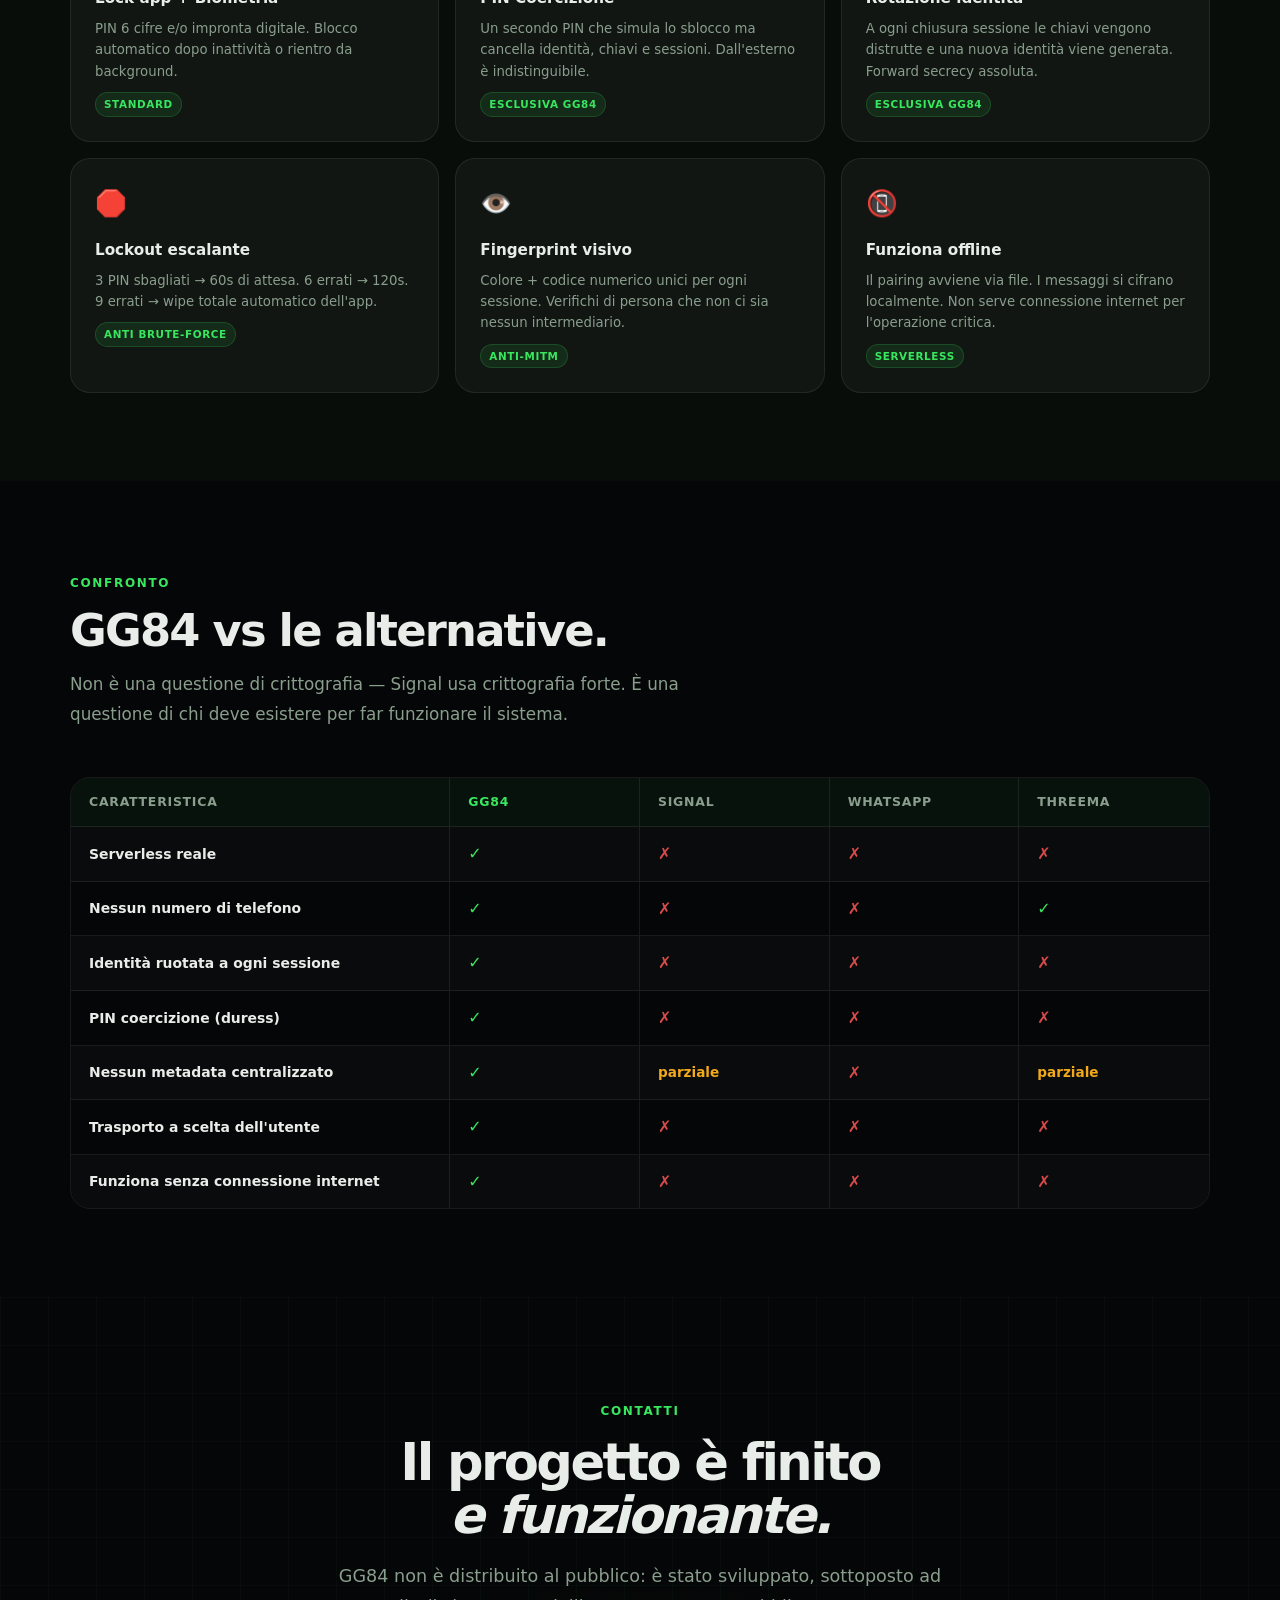
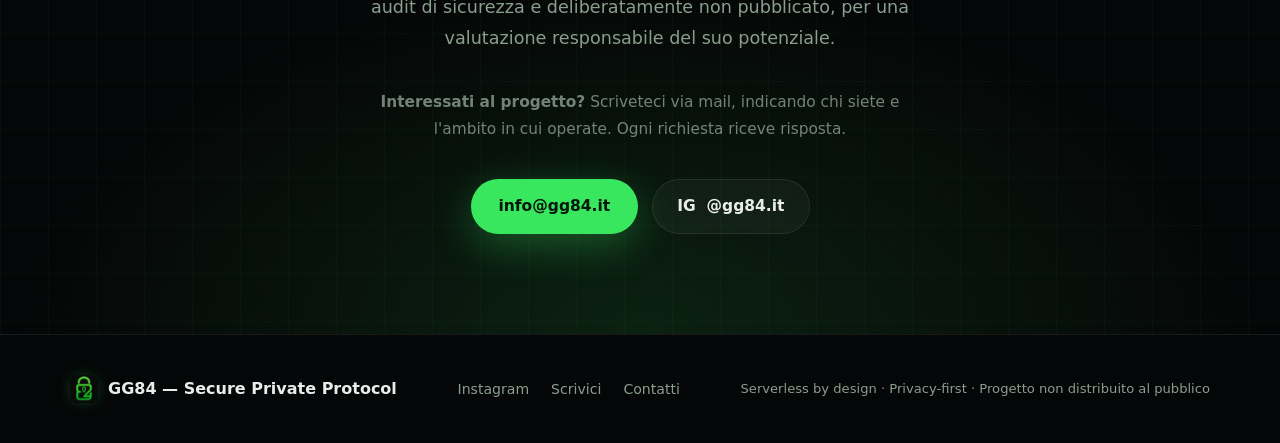
==== commit e83d26f1: "Add files via upload" ====
--- a/home.html
+++ b/home.html
@@ -4,11 +4,25 @@
 <meta charset="UTF-8"/>
 <meta name="viewport" content="width=device-width, initial-scale=1.0, viewport-fit=cover"/>
 <title>GG84 — La privacy che si vede</title>
-<meta name="description" content="GG84 è il primo protocollo di messaggistica serverless dove la crittografia è visibile. Nessun server. Nessun account. Solo matematica."/>
+<meta name="description" content="Protocollo di messaggistica serverless dove la crittografia è visibile. · Serverless messaging protocol where encryption is visible."/>
+<link rel="canonical" href="https://gg84.it/home.html"/>
+<link rel="icon" href="logo3.png"/>
+
+<meta property="og:type" content="website"/>
+<meta property="og:site_name" content="GG84"/>
+<meta property="og:locale" content="it_IT"/>
+<meta property="og:locale:alternate" content="en_US"/>
+<meta property="og:url" content="https://gg84.it/home.html"/>
 <meta property="og:title" content="GG84 — La privacy che si vede"/>
-<meta property="og:description" content="Messaggistica end-to-end serverless. Nessuna infrastruttura centrale. Nessuna fiducia implicita."/>
-<meta property="og:image" content="logo3.png"/>
-<link rel="icon" href="logo3.png"/>
+<meta property="og:description" content="Cifratura end-to-end senza server e senza account. · End-to-end encryption with no server and no account."/>
+<meta property="og:image" content="https://gg84.it/og-gg84.png"/>
+<meta property="og:image:width" content="1200"/>
+<meta property="og:image:height" content="630"/>
+<meta property="og:image:alt" content="GG84 — Secure Private Protocol"/>
+<meta name="twitter:card" content="summary_large_image"/>
+<meta name="twitter:title" content="GG84 — La privacy che si vede"/>
+<meta name="twitter:description" content="Cifratura end-to-end senza server e senza account. · End-to-end encryption with no server and no account."/>
+<meta name="twitter:image" content="https://gg84.it/og-gg84.png"/>
 <style>
 /* ── RESET & BASE ──────────────────────────────────────────── */
 *{box-sizing:border-box;margin:0;padding:0}
@@ -1120,7 +1134,7 @@
 <section class="cta-section" id="interesse">
   <div class="container">
     <div class="section-kicker">Contatti</div>
-    <h2>Il progetto è completo<br><em>e funzionante.</em></h2>
+    <h2>Il progetto è finito<br><em>e funzionante.</em></h2>
     <p>
       GG84 non è distribuito al pubblico: è stato sviluppato, sottoposto ad audit di sicurezza
       e deliberatamente non pubblicato, per una valutazione responsabile del suo potenziale.
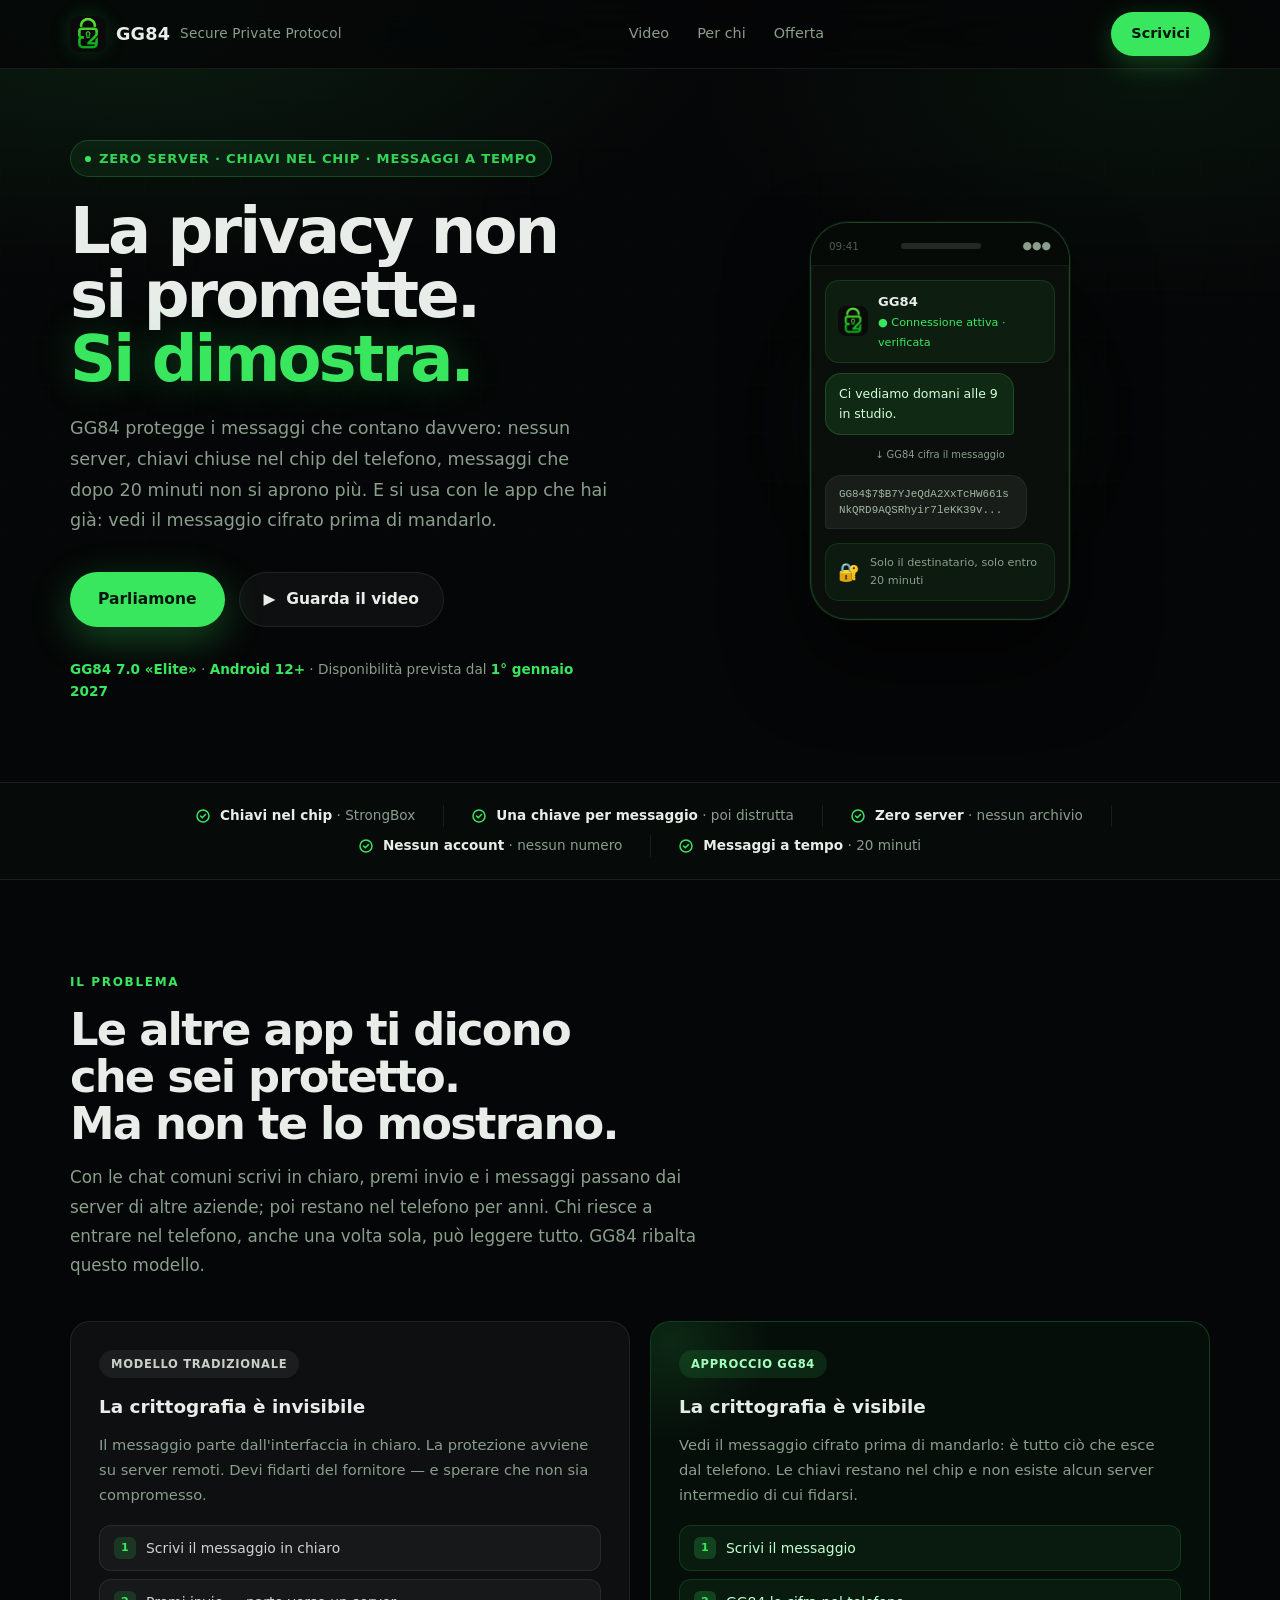
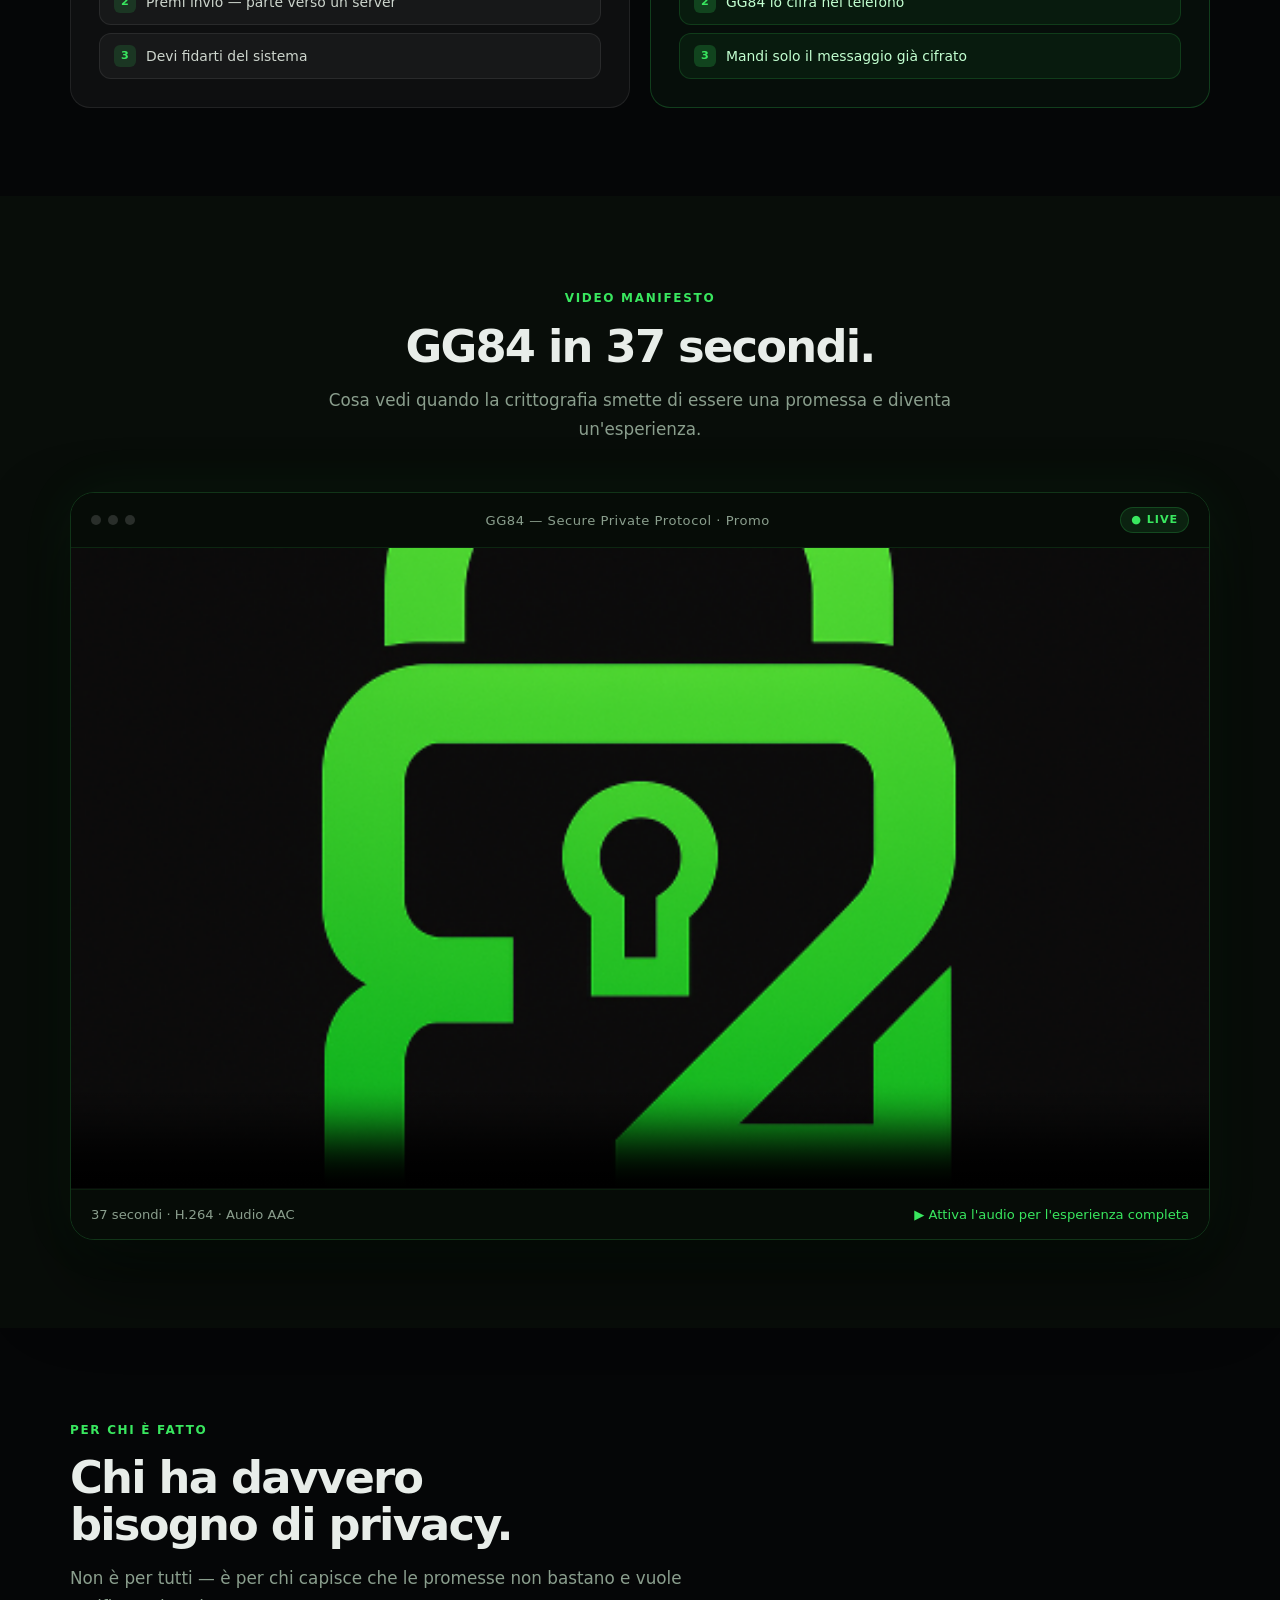
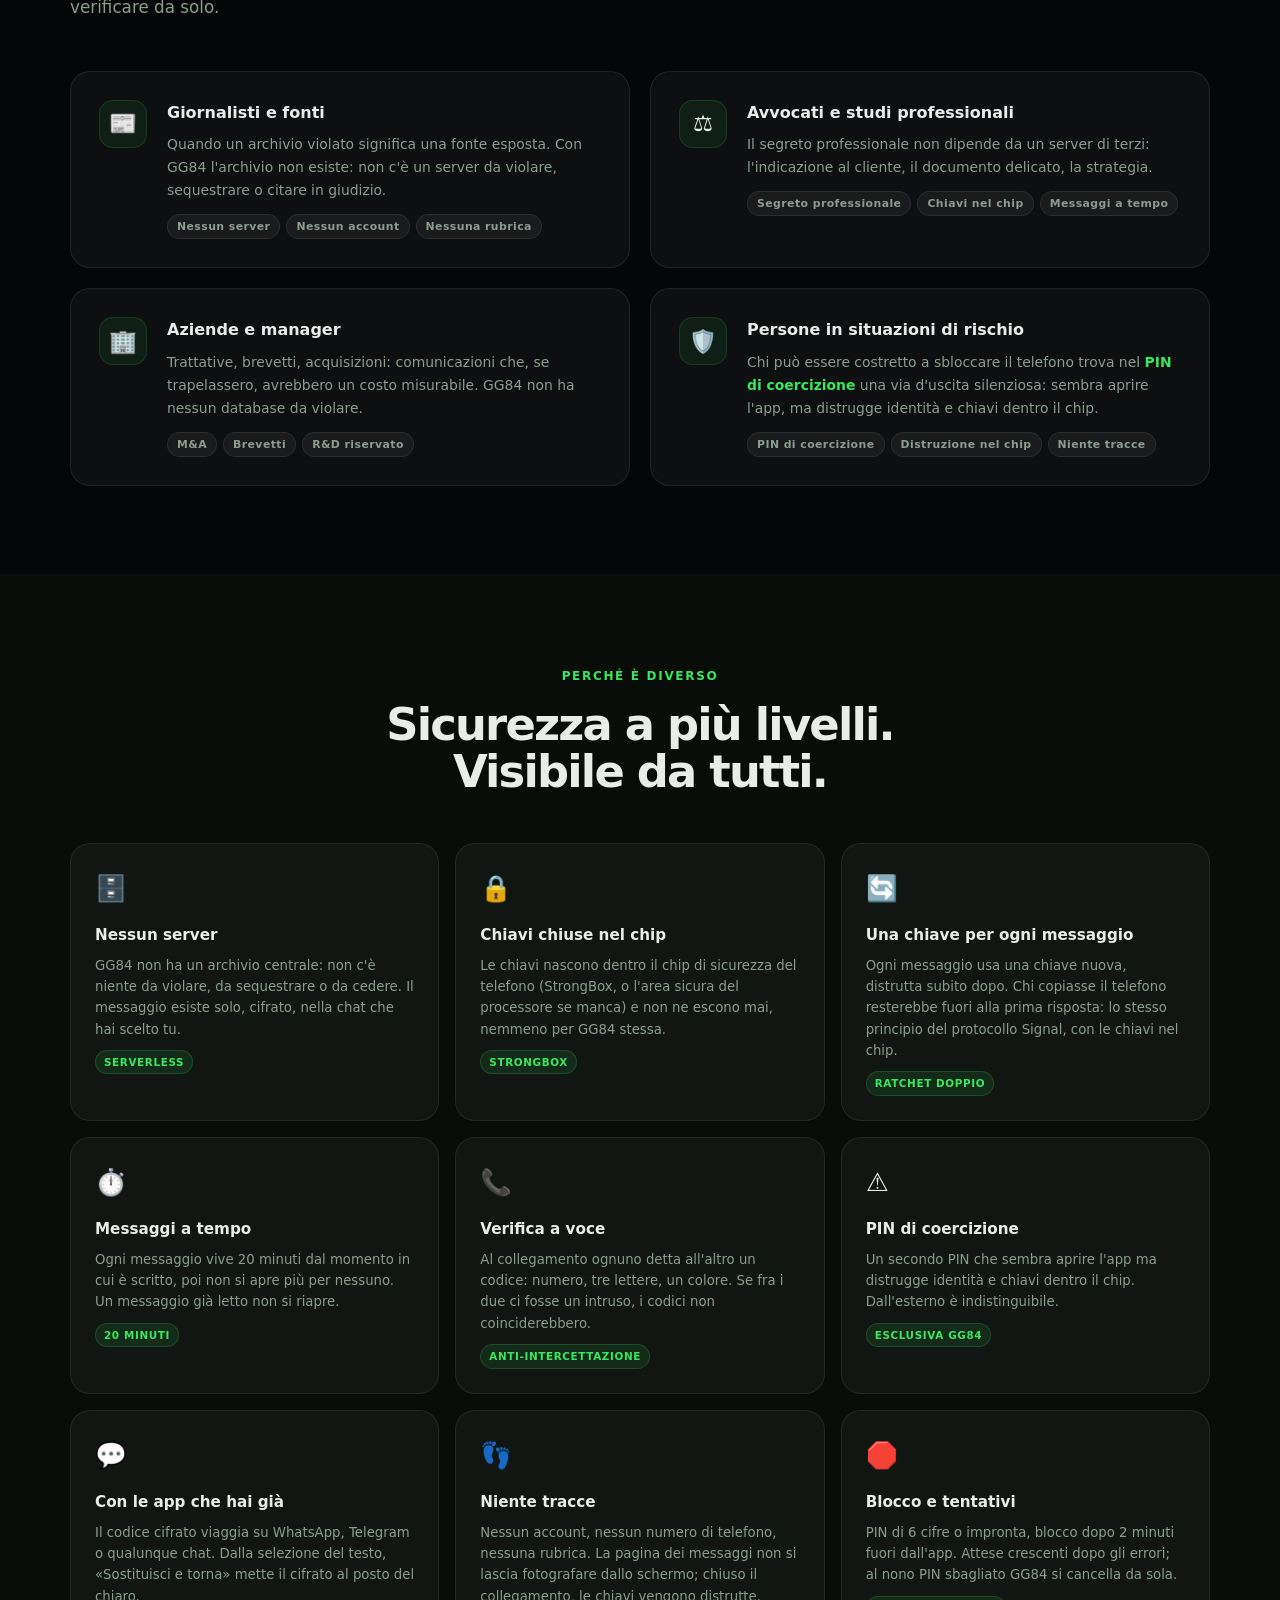
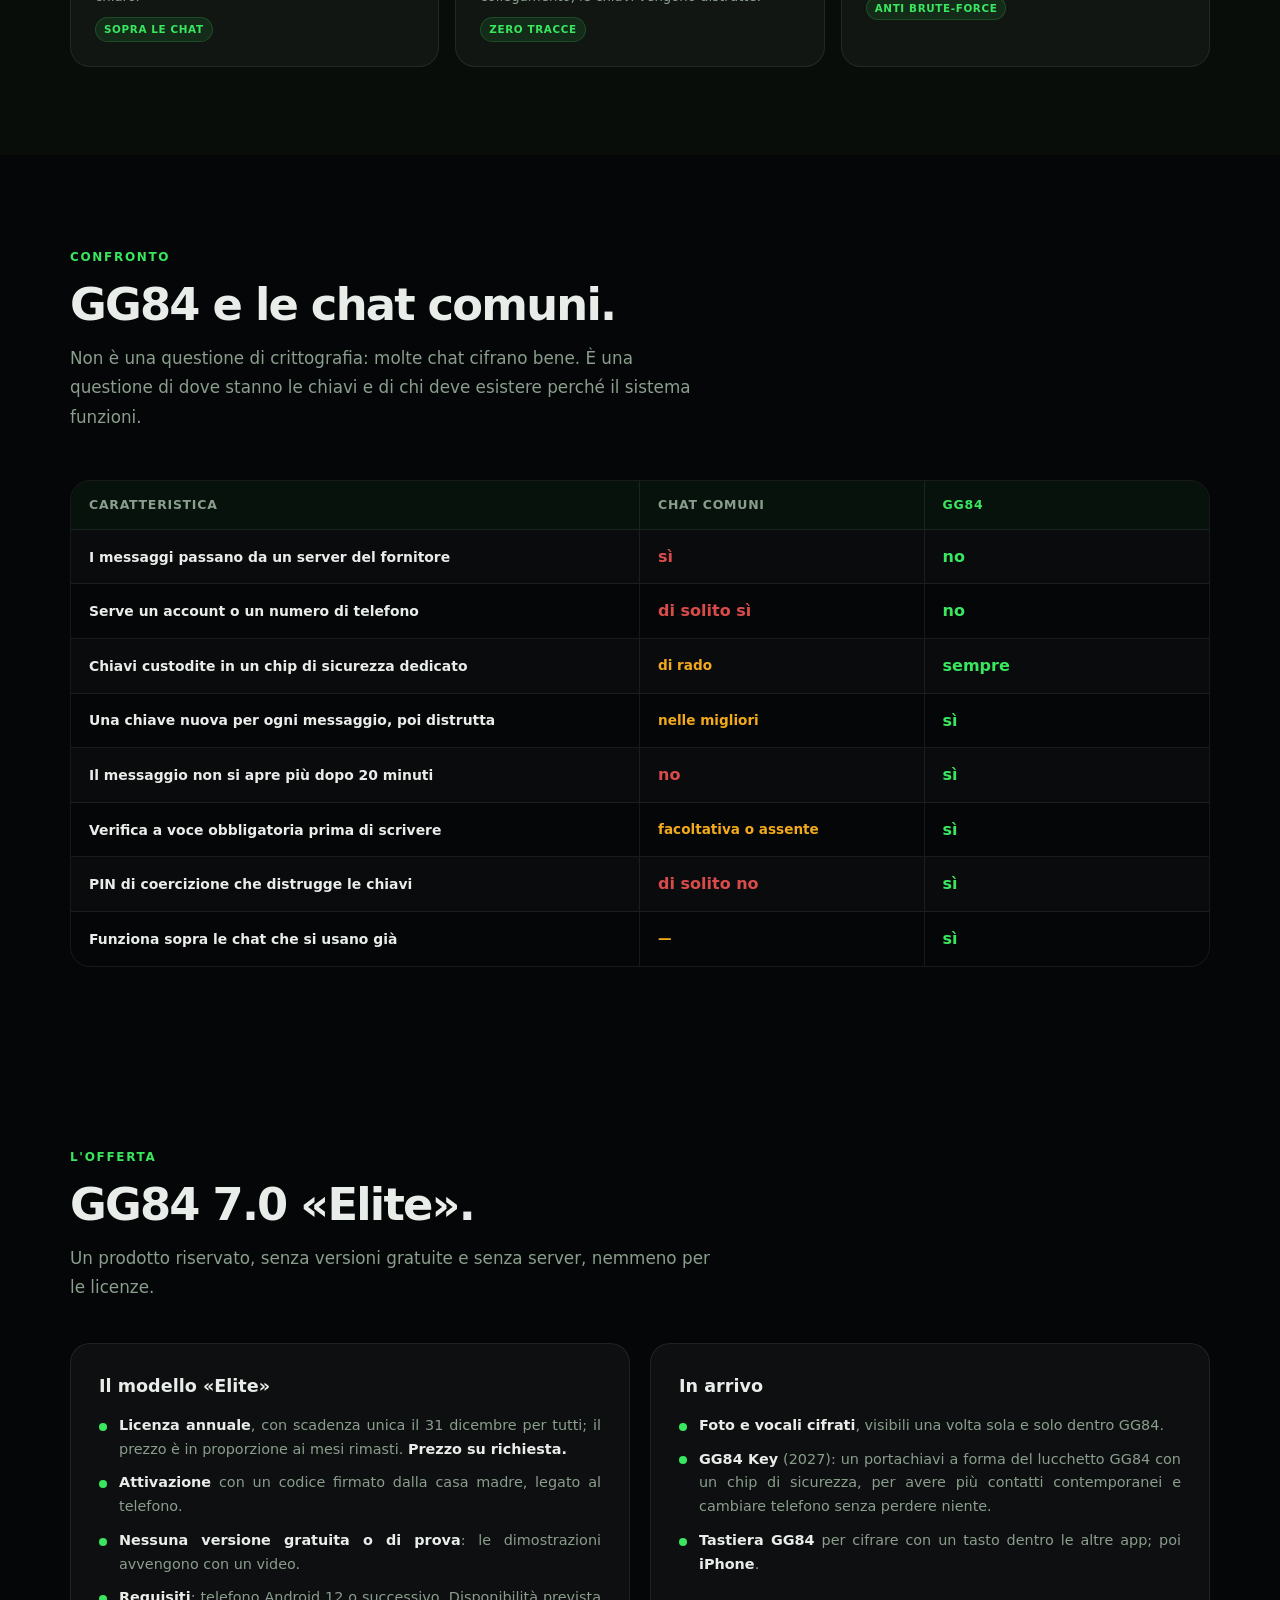
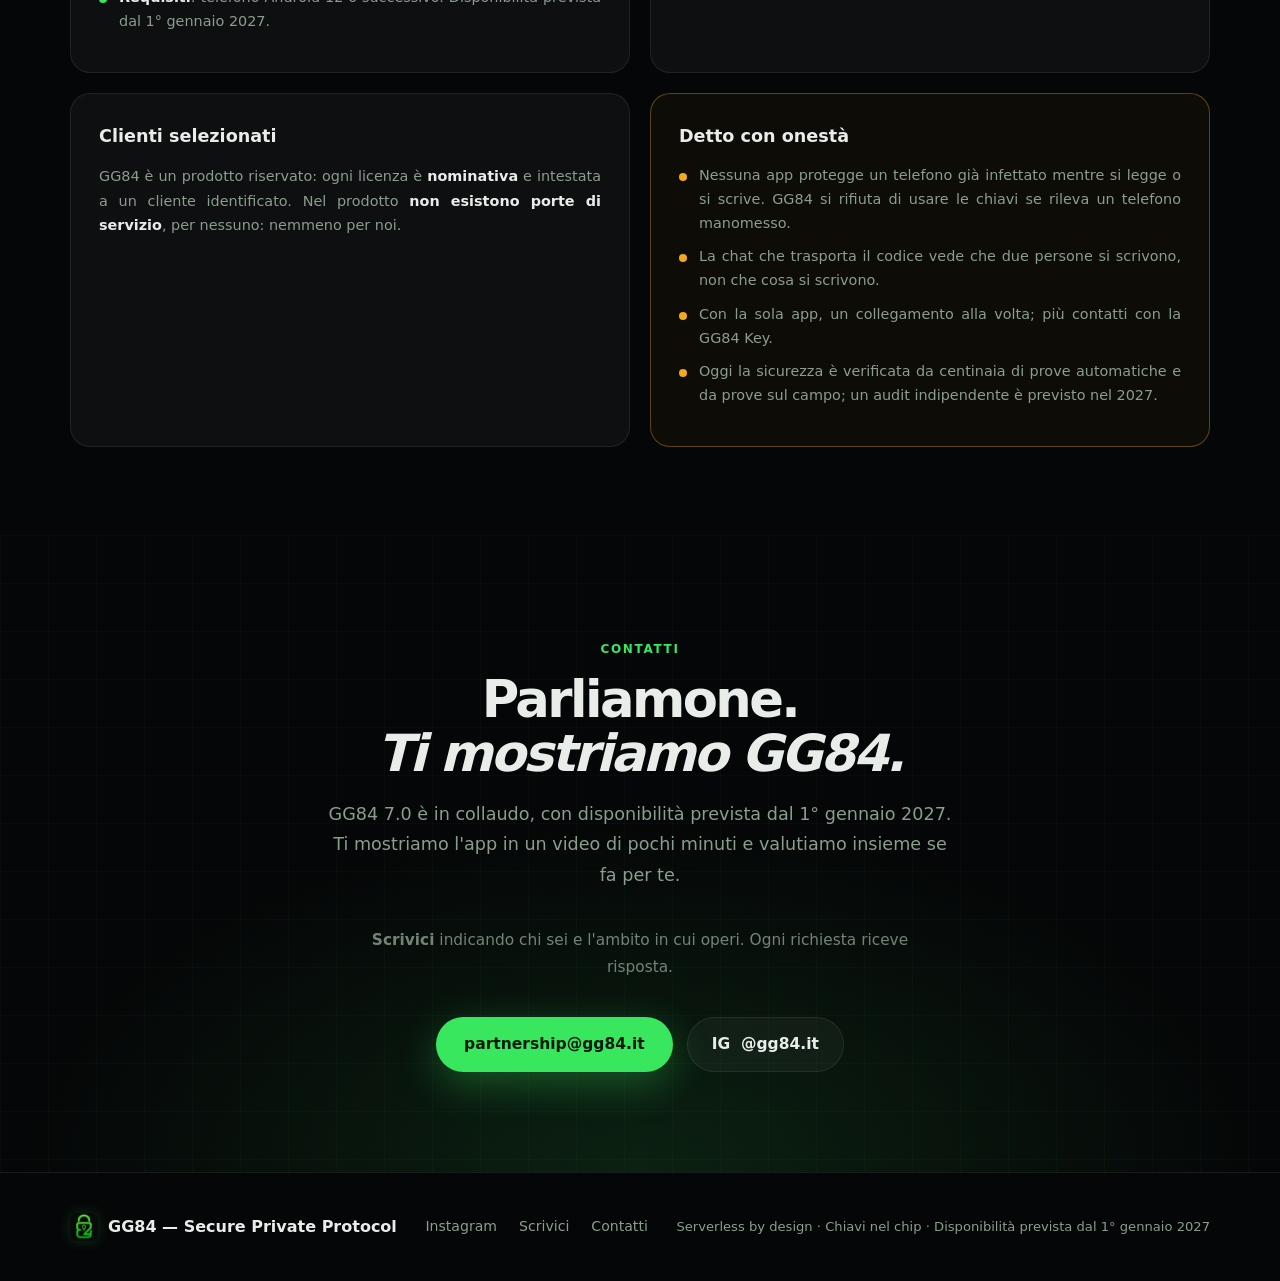
==== commit 3ae1c960: "Home allineata alla presentazione commerciale di GG84 7.0 Tolte frasi superate o non vere (Zero meta" ====
--- a/home.html
+++ b/home.html
@@ -538,6 +538,30 @@
 .footer-copy{font-size:.82rem;color:var(--muted)}
 
 /* ── RESPONSIVE ───────────────────────────────────────────── */
+/* ── 7.0: galleria dell'app, confronto a tre colonne, offerta ── */
+.cmp-3 .cmp-row{grid-template-columns:2fr 1fr 1fr}
+.offer-grid{display:grid;grid-template-columns:1fr 1fr;gap:20px;margin-top:40px}
+.offer-card{border:1px solid var(--border);border-radius:var(--r);padding:28px;background:var(--panel)}
+.offer-card h3{font-size:1.1rem;margin-bottom:14px;font-weight:700}
+.offer-card ul{list-style:none;margin:0;padding:0}
+.offer-card li{position:relative;padding-left:20px;margin-bottom:10px;color:var(--muted);font-size:.9rem;line-height:1.65;text-align:justify}
+.offer-card li::before{content:"";position:absolute;left:0;top:.62em;width:8px;height:8px;border-radius:50%;background:var(--g)}
+.offer-card li b{color:var(--text)}
+.offer-card.honest{border-color:rgba(242,169,27,.35);background:rgba(242,169,27,.04)}
+.offer-card.honest li::before{background:#f2a91b}
+.offer-card p{color:var(--muted);font-size:.9rem;line-height:1.7;text-align:justify}
+
+@media(max-width:960px){
+  .offer-grid{grid-template-columns:1fr}
+  .cmp-3 .cmp-row{grid-template-columns:1.7fr 1fr .8fr}
+}
+/* la tabella a tre colonne sta tutta nello schermo del telefono */
+.cmp-3 .cmp-row{min-width:0}
+@media(max-width:700px){
+  .cmp-3 .cmp-cell{padding:12px 10px;font-size:.8rem}
+  .cmp-3 .cmp-cell.feat-name{font-size:.8rem}
+}
+
 @media(max-width:960px){
   .hero-inner,.prob-grid,.use-cases-grid,.features-grid,
   .pricing-grid,.cmp-row{grid-template-columns:1fr}
@@ -778,9 +802,9 @@
       <span class="brand-tag">Secure Private Protocol</span>
     </a>
     <div class="nav-links">
-      <a href="#come-funziona">Come funziona</a>
       <a href="#video">Video</a>
       <a href="#per-chi">Per chi</a>
+      <a href="#offerta">Offerta</a>
     </div>
     <a class="nav-cta" href="#interesse">Scrivici</a>
   </div>
@@ -792,24 +816,24 @@
     <div>
       <div class="hero-badge">
         <span class="dot"></span>
-        Zero server · Zero metadata · Zero fiducia implicita
+        Zero server · Chiavi nel chip · Messaggi a tempo
       </div>
       <h1>La privacy non<br>si promette.<br><em>Si dimostra.</em></h1>
       <p class="hero-sub">
-        GG84 è il primo protocollo di messaggistica dove la crittografia è visibile.
-        Scambi chiavi pubbliche, vedi il ciphertext, lo invii su qualsiasi canale.
-        Nessun backend può essere compromesso perché non esiste.
+        GG84 protegge i messaggi che contano davvero: nessun server, chiavi chiuse
+        nel chip del telefono, messaggi che dopo 20 minuti non si aprono più.
+        E si usa con le app che hai già: vedi il messaggio cifrato prima di mandarlo.
       </p>
       <div class="hero-actions">
         <a class="btn-primary" href="#interesse">
-          Interessati al progetto?
+          Parliamone
         </a>
         <a class="btn-ghost" href="#video">
           ▶ &nbsp;Guarda il video
         </a>
       </div>
       <p class="hero-note">
-        Progetto <span>completo e funzionante</span> · <span>Android</span> · <span>ECDH + AES-GCM</span> · Non distribuito al pubblico
+        <span>GG84 7.0 «Elite»</span> · <span>Android 12+</span> · Disponibilità prevista dal <span>1° gennaio 2027</span>
       </p>
     </div>
     <div class="mockup-wrap">
@@ -827,12 +851,12 @@
               <span>● Connessione attiva · verificata</span>
             </div>
           </div>
-          <div class="msg-out">ciao, questo è un test</div>
+          <div class="msg-out">Ci vediamo domani alle 9 in studio.</div>
           <div class="msg-label">↓ GG84 cifra il messaggio</div>
-          <div class="msg-in">GG84$2$a8F9kL0pQzXk9Jf82N2sH4vLmR1Td3WnYqBc6eUj...</div>
+          <div class="msg-in">GG84$7$B7YJeQdA2XxTcHW661sNkQRD9AQSRhyir7leKK39v...</div>
           <div class="phone-lock">
             <span class="lock-icon">🔐</span>
-            <span style="font-size:.7rem">Solo il destinatario può decifrare</span>
+            <span style="font-size:.7rem">Solo il destinatario, solo entro 20 minuti</span>
           </div>
         </div>
       </div>
@@ -845,23 +869,23 @@
   <div class="container trust-inner">
     <div class="trust-item">
       <svg width="14" height="14" viewBox="0 0 14 14" fill="none"><circle cx="7" cy="7" r="6" stroke="currentColor" stroke-width="1.5"/><path d="M4.5 7l1.8 1.8L9.5 5.5" stroke="currentColor" stroke-width="1.5" stroke-linecap="round"/></svg>
-      <span><strong>ECDH P-256</strong> key exchange</span>
+      <span><strong>Chiavi nel chip</strong> · StrongBox</span>
     </div>
     <div class="trust-item">
       <svg width="14" height="14" viewBox="0 0 14 14" fill="none"><circle cx="7" cy="7" r="6" stroke="currentColor" stroke-width="1.5"/><path d="M4.5 7l1.8 1.8L9.5 5.5" stroke="currentColor" stroke-width="1.5" stroke-linecap="round"/></svg>
-      <span><strong>AES-GCM 256</strong> encryption</span>
+      <span><strong>Una chiave per messaggio</strong> · poi distrutta</span>
     </div>
     <div class="trust-item">
       <svg width="14" height="14" viewBox="0 0 14 14" fill="none"><circle cx="7" cy="7" r="6" stroke="currentColor" stroke-width="1.5"/><path d="M4.5 7l1.8 1.8L9.5 5.5" stroke="currentColor" stroke-width="1.5" stroke-linecap="round"/></svg>
-      <span><strong>Zero server</strong> · nessun backend</span>
+      <span><strong>Zero server</strong> · nessun archivio</span>
     </div>
     <div class="trust-item">
       <svg width="14" height="14" viewBox="0 0 14 14" fill="none"><circle cx="7" cy="7" r="6" stroke="currentColor" stroke-width="1.5"/><path d="M4.5 7l1.8 1.8L9.5 5.5" stroke="currentColor" stroke-width="1.5" stroke-linecap="round"/></svg>
-      <span><strong>Identità locale</strong> · nessun account</span>
+      <span><strong>Nessun account</strong> · nessun numero</span>
     </div>
     <div class="trust-item">
       <svg width="14" height="14" viewBox="0 0 14 14" fill="none"><circle cx="7" cy="7" r="6" stroke="currentColor" stroke-width="1.5"/><path d="M4.5 7l1.8 1.8L9.5 5.5" stroke="currentColor" stroke-width="1.5" stroke-linecap="round"/></svg>
-      <span><strong>Chiavi distrutte</strong> a fine sessione</span>
+      <span><strong>Messaggi a tempo</strong> · 20 minuti</span>
     </div>
   </div>
 </div>
@@ -871,7 +895,7 @@
   <div class="container">
     <div class="section-kicker">Il problema</div>
     <h2>Le altre app ti dicono<br>che sei protetto.<br>Ma non te lo mostrano.</h2>
-    <p class="section-sub">Con Signal, WhatsApp o Telegram scrivi in chiaro, premi invio, e sei costretto a fidarti di un server che non controlli. GG84 ribalta questo modello.</p>
+    <p class="section-sub">Con le chat comuni scrivi in chiaro, premi invio e i messaggi passano dai server di altre aziende; poi restano nel telefono per anni. Chi riesce a entrare nel telefono, anche una volta sola, può leggere tutto. GG84 ribalta questo modello.</p>
     <div class="prob-grid">
       <div class="prob-card">
         <div class="prob-tag bad">Modello tradizionale</div>
@@ -886,11 +910,11 @@
       <div class="prob-card good">
         <div class="prob-tag ok">Approccio GG84</div>
         <h3>La crittografia è visibile</h3>
-        <p>Vedi il ciphertext prima di inviarlo. Capisci cosa sta uscendo dal dispositivo. Non esiste alcun server intermedio da cui dipendere o di cui fidarsi.</p>
+        <p>Vedi il messaggio cifrato prima di mandarlo: è tutto ciò che esce dal telefono. Le chiavi restano nel chip e non esiste alcun server intermedio di cui fidarsi.</p>
         <div class="step-list">
           <div class="step-row hi"><span class="step-num" style="background:rgba(57,231,95,.2)">1</span>Scrivi il messaggio</div>
-          <div class="step-row hi"><span class="step-num" style="background:rgba(57,231,95,.2)">2</span>Vedi il ciphertext generato</div>
-          <div class="step-row hi"><span class="step-num" style="background:rgba(57,231,95,.2)">3</span>Invii solo contenuto già cifrato</div>
+          <div class="step-row hi"><span class="step-num" style="background:rgba(57,231,95,.2)">2</span>GG84 lo cifra nel telefono</div>
+          <div class="step-row hi"><span class="step-num" style="background:rgba(57,231,95,.2)">3</span>Mandi solo il messaggio già cifrato</div>
         </div>
       </div>
     </div>
@@ -923,34 +947,6 @@
       <div class="video-caption">
         <span>37 secondi · H.264 · Audio AAC</span>
         <span style="color:var(--g)">▶ Attiva l'audio per l'esperienza completa</span>
-      </div>
-    </div>
-  </div>
-</section>
-
-<!-- ── COME FUNZIONA ────────────────────────────────────────── -->
-<section id="come-funziona">
-  <div class="container">
-    <div class="centered">
-      <div class="section-kicker">Come funziona</div>
-      <h2>Tre passi. Nessun server.<br>Nessun account.</h2>
-      <p class="section-sub">GG84 usa crittografia asimmetrica standard. Le chiavi non lasciano mai il dispositivo. Il segreto si crea tra te e chi decidi tu.</p>
-    </div>
-    <div class="steps">
-      <div class="step">
-        <div class="step-icon">🔑</div>
-        <h3>Genera la tua identità</h3>
-        <p>Una coppia di chiavi ECDH P-256 viene generata localmente. Nessun account, nessuna registrazione, nessun numero di telefono.</p>
-      </div>
-      <div class="step">
-        <div class="step-icon">🤝</div>
-        <h3>Collegati al tuo peer</h3>
-        <p>Scambiate inviti tramite qualsiasi canale — email, WhatsApp, QR, NFC. La chiave condivisa si deriva lato client. Nessun server la vede mai.</p>
-      </div>
-      <div class="step">
-        <div class="step-icon">📨</div>
-        <h3>Invia solo ciphertext</h3>
-        <p>Il messaggio viene cifrato con AES-GCM prima dell'invio. Chi intercetta il canale vede solo stringhe illeggibili. Solo il destinatario decifra.</p>
       </div>
     </div>
   </div>
@@ -966,32 +962,32 @@
       <div class="uc-card">
         <div class="uc-icon">📰</div>
         <div class="uc-text">
-          <h3>Giornalisti e fonti riservate</h3>
-          <p>Quando un server compromesso significa una fonte in pericolo. GG84 non ha server da sequestrare, intercettare o citare in giudizio.</p>
+          <h3>Giornalisti e fonti</h3>
+          <p>Quando un archivio violato significa una fonte esposta. Con GG84 l'archivio non esiste: non c'è un server da violare, sequestrare o citare in giudizio.</p>
           <div class="uc-tags">
-            <span class="uc-tag">Zero metadata</span>
-            <span class="uc-tag">No account</span>
-            <span class="uc-tag">Nessuna rubrica esposta</span>
+            <span class="uc-tag">Nessun server</span>
+            <span class="uc-tag">Nessun account</span>
+            <span class="uc-tag">Nessuna rubrica</span>
           </div>
         </div>
       </div>
       <div class="uc-card">
         <div class="uc-icon">⚖️</div>
         <div class="uc-text">
-          <h3>Avvocati e clienti</h3>
-          <p>Il segreto professionale non può dipendere da un server americano. Comunicazioni cifrate che non transitano mai da infrastrutture terze.</p>
+          <h3>Avvocati e studi professionali</h3>
+          <p>Il segreto professionale non dipende da un server di terzi: l'indicazione al cliente, il documento delicato, la strategia.</p>
           <div class="uc-tags">
-            <span class="uc-tag">GDPR-ready</span>
             <span class="uc-tag">Segreto professionale</span>
-            <span class="uc-tag">Zero log</span>
+            <span class="uc-tag">Chiavi nel chip</span>
+            <span class="uc-tag">Messaggi a tempo</span>
           </div>
         </div>
       </div>
       <div class="uc-card">
         <div class="uc-icon">🏢</div>
         <div class="uc-text">
-          <h3>Executive e aziende</h3>
-          <p>M&A, brevetti, strategie. Comunicazioni che se trapelassero avrebbero un costo misurabile. GG84 non ha nessun database da violare.</p>
+          <h3>Aziende e manager</h3>
+          <p>Trattative, brevetti, acquisizioni: comunicazioni che, se trapelassero, avrebbero un costo misurabile. GG84 non ha nessun database da violare.</p>
           <div class="uc-tags">
             <span class="uc-tag">M&A</span>
             <span class="uc-tag">Brevetti</span>
@@ -1002,12 +998,12 @@
       <div class="uc-card">
         <div class="uc-icon">🛡️</div>
         <div class="uc-text">
-          <h3>Situazioni di rischio personale</h3>
-          <p>Il <strong style="color:var(--g)">PIN coercizione</strong>: un secondo PIN che simula lo sblocco ma azzera silenziosamente tutto. Pensato per chi può essere costretto a sbloccare il telefono.</p>
+          <h3>Persone in situazioni di rischio</h3>
+          <p>Chi può essere costretto a sbloccare il telefono trova nel <strong style="color:var(--g)">PIN di coercizione</strong> una via d'uscita silenziosa: sembra aprire l'app, ma distrugge identità e chiavi dentro il chip.</p>
           <div class="uc-tags">
-            <span class="uc-tag">Duress PIN</span>
-            <span class="uc-tag">Wipe automatico</span>
-            <span class="uc-tag">Zero tracce</span>
+            <span class="uc-tag">PIN di coercizione</span>
+            <span class="uc-tag">Distruzione nel chip</span>
+            <span class="uc-tag">Niente tracce</span>
           </div>
         </div>
       </div>
@@ -1019,45 +1015,63 @@
 <section class="features-section">
   <div class="container">
     <div class="centered">
-      <div class="section-kicker">Funzionalità</div>
+      <div class="section-kicker">Perché è diverso</div>
       <h2>Sicurezza a più livelli.<br>Visibile da tutti.</h2>
     </div>
     <div class="features-grid">
       <div class="feat">
-        <div class="feat-icon">🔐</div>
-        <h3>Lock app + Biometria</h3>
-        <p>PIN 6 cifre e/o impronta digitale. Blocco automatico dopo inattività o rientro da background.</p>
-        <span class="feat-badge">Standard</span>
+        <div class="feat-icon">🗄️</div>
+        <h3>Nessun server</h3>
+        <p>GG84 non ha un archivio centrale: non c'è niente da violare, da sequestrare o da cedere. Il messaggio esiste solo, cifrato, nella chat che hai scelto tu.</p>
+        <span class="feat-badge">Serverless</span>
+      </div>
+      <div class="feat">
+        <div class="feat-icon">🔒</div>
+        <h3>Chiavi chiuse nel chip</h3>
+        <p>Le chiavi nascono dentro il chip di sicurezza del telefono (StrongBox, o l'area sicura del processore se manca) e non ne escono mai, nemmeno per GG84 stessa.</p>
+        <span class="feat-badge">StrongBox</span>
+      </div>
+      <div class="feat">
+        <div class="feat-icon">🔄</div>
+        <h3>Una chiave per ogni messaggio</h3>
+        <p>Ogni messaggio usa una chiave nuova, distrutta subito dopo. Chi copiasse il telefono resterebbe fuori alla prima risposta: lo stesso principio del protocollo Signal, con le chiavi nel chip.</p>
+        <span class="feat-badge">Ratchet doppio</span>
+      </div>
+      <div class="feat">
+        <div class="feat-icon">⏱️</div>
+        <h3>Messaggi a tempo</h3>
+        <p>Ogni messaggio vive 20 minuti dal momento in cui è scritto, poi non si apre più per nessuno. Un messaggio già letto non si riapre.</p>
+        <span class="feat-badge">20 minuti</span>
+      </div>
+      <div class="feat">
+        <div class="feat-icon">📞</div>
+        <h3>Verifica a voce</h3>
+        <p>Al collegamento ognuno detta all'altro un codice: numero, tre lettere, un colore. Se fra i due ci fosse un intruso, i codici non coinciderebbero.</p>
+        <span class="feat-badge">Anti-intercettazione</span>
       </div>
       <div class="feat">
         <div class="feat-icon">⚠️</div>
-        <h3>PIN Coercizione</h3>
-        <p>Un secondo PIN che simula lo sblocco ma cancella identità, chiavi e sessioni. Dall'esterno è indistinguibile.</p>
+        <h3>PIN di coercizione</h3>
+        <p>Un secondo PIN che sembra aprire l'app ma distrugge identità e chiavi dentro il chip. Dall'esterno è indistinguibile.</p>
         <span class="feat-badge">Esclusiva GG84</span>
       </div>
       <div class="feat">
-        <div class="feat-icon">🔄</div>
-        <h3>Rotazione identità</h3>
-        <p>A ogni chiusura sessione le chiavi vengono distrutte e una nuova identità viene generata. Forward secrecy assoluta.</p>
-        <span class="feat-badge">Esclusiva GG84</span>
+        <div class="feat-icon">💬</div>
+        <h3>Con le app che hai già</h3>
+        <p>Il codice cifrato viaggia su WhatsApp, Telegram o qualunque chat. Dalla selezione del testo, «Sostituisci e torna» mette il cifrato al posto del chiaro.</p>
+        <span class="feat-badge">Sopra le chat</span>
+      </div>
+      <div class="feat">
+        <div class="feat-icon">👣</div>
+        <h3>Niente tracce</h3>
+        <p>Nessun account, nessun numero di telefono, nessuna rubrica. La pagina dei messaggi non si lascia fotografare dallo schermo; chiuso il collegamento, le chiavi vengono distrutte.</p>
+        <span class="feat-badge">Zero tracce</span>
       </div>
       <div class="feat">
         <div class="feat-icon">🛑</div>
-        <h3>Lockout escalante</h3>
-        <p>3 PIN sbagliati → 60s di attesa. 6 errati → 120s. 9 errati → wipe totale automatico dell'app.</p>
+        <h3>Blocco e tentativi</h3>
+        <p>PIN di 6 cifre o impronta, blocco dopo 2 minuti fuori dall'app. Attese crescenti dopo gli errori; al nono PIN sbagliato GG84 si cancella da sola.</p>
         <span class="feat-badge">Anti brute-force</span>
-      </div>
-      <div class="feat">
-        <div class="feat-icon">👁️</div>
-        <h3>Fingerprint visivo</h3>
-        <p>Colore + codice numerico unici per ogni sessione. Verifichi di persona che non ci sia nessun intermediario.</p>
-        <span class="feat-badge">Anti-MITM</span>
-      </div>
-      <div class="feat">
-        <div class="feat-icon">📵</div>
-        <h3>Funziona offline</h3>
-        <p>Il pairing avviene via file. I messaggi si cifrano localmente. Non serve connessione internet per l'operazione critica.</p>
-        <span class="feat-badge">Serverless</span>
       </div>
     </div>
   </div>
@@ -1067,64 +1081,94 @@
 <section>
   <div class="container">
     <div class="section-kicker">Confronto</div>
-    <h2>GG84 vs le alternative.</h2>
-    <p class="section-sub">Non è una questione di crittografia — Signal usa crittografia forte. È una questione di chi deve esistere per far funzionare il sistema.</p>
-    <div class="cmp-table">
+    <h2>GG84 e le chat comuni.</h2>
+    <p class="section-sub">Non è una questione di crittografia: molte chat cifrano bene. È una questione di dove stanno le chiavi e di chi deve esistere perché il sistema funzioni.</p>
+    <div class="cmp-table cmp-3">
       <div class="cmp-row header">
         <div class="cmp-cell feat-name">Caratteristica</div>
+        <div class="cmp-cell">Chat comuni</div>
         <div class="cmp-cell gg84-col">GG84</div>
-        <div class="cmp-cell">Signal</div>
-        <div class="cmp-cell hide-m">WhatsApp</div>
-        <div class="cmp-cell hide-m">Threema</div>
       </div>
       <div class="cmp-row">
-        <div class="cmp-cell feat-name">Serverless reale</div>
-        <div class="cmp-cell"><span class="yes">✓</span></div>
-        <div class="cmp-cell"><span class="no">✗</span></div>
-        <div class="cmp-cell hide-m"><span class="no">✗</span></div>
-        <div class="cmp-cell hide-m"><span class="no">✗</span></div>
+        <div class="cmp-cell feat-name">I messaggi passano da un server del fornitore</div>
+        <div class="cmp-cell"><span class="no">sì</span></div>
+        <div class="cmp-cell"><span class="yes">no</span></div>
       </div>
       <div class="cmp-row">
-        <div class="cmp-cell feat-name">Nessun numero di telefono</div>
-        <div class="cmp-cell"><span class="yes">✓</span></div>
-        <div class="cmp-cell"><span class="no">✗</span></div>
-        <div class="cmp-cell hide-m"><span class="no">✗</span></div>
-        <div class="cmp-cell hide-m"><span class="yes">✓</span></div>
+        <div class="cmp-cell feat-name">Serve un account o un numero di telefono</div>
+        <div class="cmp-cell"><span class="no">di solito sì</span></div>
+        <div class="cmp-cell"><span class="yes">no</span></div>
       </div>
       <div class="cmp-row">
-        <div class="cmp-cell feat-name">Identità ruotata a ogni sessione</div>
-        <div class="cmp-cell"><span class="yes">✓</span></div>
-        <div class="cmp-cell"><span class="no">✗</span></div>
-        <div class="cmp-cell hide-m"><span class="no">✗</span></div>
-        <div class="cmp-cell hide-m"><span class="no">✗</span></div>
+        <div class="cmp-cell feat-name">Chiavi custodite in un chip di sicurezza dedicato</div>
+        <div class="cmp-cell"><span class="partial">di rado</span></div>
+        <div class="cmp-cell"><span class="yes">sempre</span></div>
       </div>
       <div class="cmp-row">
-        <div class="cmp-cell feat-name">PIN coercizione (duress)</div>
-        <div class="cmp-cell"><span class="yes">✓</span></div>
-        <div class="cmp-cell"><span class="no">✗</span></div>
-        <div class="cmp-cell hide-m"><span class="no">✗</span></div>
-        <div class="cmp-cell hide-m"><span class="no">✗</span></div>
+        <div class="cmp-cell feat-name">Una chiave nuova per ogni messaggio, poi distrutta</div>
+        <div class="cmp-cell"><span class="partial">nelle migliori</span></div>
+        <div class="cmp-cell"><span class="yes">sì</span></div>
       </div>
       <div class="cmp-row">
-        <div class="cmp-cell feat-name">Nessun metadata centralizzato</div>
-        <div class="cmp-cell"><span class="yes">✓</span></div>
-        <div class="cmp-cell"><span class="partial">parziale</span></div>
-        <div class="cmp-cell hide-m"><span class="no">✗</span></div>
-        <div class="cmp-cell hide-m"><span class="partial">parziale</span></div>
+        <div class="cmp-cell feat-name">Il messaggio non si apre più dopo 20 minuti</div>
+        <div class="cmp-cell"><span class="no">no</span></div>
+        <div class="cmp-cell"><span class="yes">sì</span></div>
       </div>
       <div class="cmp-row">
-        <div class="cmp-cell feat-name">Trasporto a scelta dell'utente</div>
-        <div class="cmp-cell"><span class="yes">✓</span></div>
-        <div class="cmp-cell"><span class="no">✗</span></div>
-        <div class="cmp-cell hide-m"><span class="no">✗</span></div>
-        <div class="cmp-cell hide-m"><span class="no">✗</span></div>
+        <div class="cmp-cell feat-name">Verifica a voce obbligatoria prima di scrivere</div>
+        <div class="cmp-cell"><span class="partial">facoltativa o assente</span></div>
+        <div class="cmp-cell"><span class="yes">sì</span></div>
       </div>
       <div class="cmp-row">
-        <div class="cmp-cell feat-name">Funziona senza connessione internet</div>
-        <div class="cmp-cell"><span class="yes">✓</span></div>
-        <div class="cmp-cell"><span class="no">✗</span></div>
-        <div class="cmp-cell hide-m"><span class="no">✗</span></div>
-        <div class="cmp-cell hide-m"><span class="no">✗</span></div>
+        <div class="cmp-cell feat-name">PIN di coercizione che distrugge le chiavi</div>
+        <div class="cmp-cell"><span class="no">di solito no</span></div>
+        <div class="cmp-cell"><span class="yes">sì</span></div>
+      </div>
+      <div class="cmp-row">
+        <div class="cmp-cell feat-name">Funziona sopra le chat che si usano già</div>
+        <div class="cmp-cell"><span class="partial">—</span></div>
+        <div class="cmp-cell"><span class="yes">sì</span></div>
+      </div>
+    </div>
+  </div>
+</section>
+
+<!-- ── OFFERTA ──────────────────────────────────────────────── -->
+<section id="offerta">
+  <div class="container">
+    <div class="section-kicker">L'offerta</div>
+    <h2>GG84 7.0 «Elite».</h2>
+    <p class="section-sub">Un prodotto riservato, senza versioni gratuite e senza server, nemmeno per le licenze.</p>
+    <div class="offer-grid">
+      <div class="offer-card">
+        <h3>Il modello «Elite»</h3>
+        <ul>
+          <li><b>Licenza annuale</b>, con scadenza unica il 31 dicembre per tutti; il prezzo è in proporzione ai mesi rimasti. <b>Prezzo su richiesta.</b></li>
+          <li><b>Attivazione</b> con un codice firmato dalla casa madre, legato al telefono.</li>
+          <li><b>Nessuna versione gratuita o di prova</b>: le dimostrazioni avvengono con un video.</li>
+          <li><b>Requisiti</b>: telefono Android 12 o successivo. Disponibilità prevista dal 1° gennaio 2027.</li>
+        </ul>
+      </div>
+      <div class="offer-card">
+        <h3>In arrivo</h3>
+        <ul>
+          <li><b>Foto e vocali cifrati</b>, visibili una volta sola e solo dentro GG84.</li>
+          <li><b>GG84 Key</b> (2027): un portachiavi a forma del lucchetto GG84 con un chip di sicurezza, per avere più contatti contemporanei e cambiare telefono senza perdere niente.</li>
+          <li><b>Tastiera GG84</b> per cifrare con un tasto dentro le altre app; poi <b>iPhone</b>.</li>
+        </ul>
+      </div>
+      <div class="offer-card">
+        <h3>Clienti selezionati</h3>
+        <p>GG84 è un prodotto riservato: ogni licenza è <b style="color:var(--text)">nominativa</b> e intestata a un cliente identificato. Nel prodotto <b style="color:var(--text)">non esistono porte di servizio</b>, per nessuno: nemmeno per noi.</p>
+      </div>
+      <div class="offer-card honest">
+        <h3>Detto con onestà</h3>
+        <ul>
+          <li>Nessuna app protegge un telefono già infettato mentre si legge o si scrive. GG84 si rifiuta di usare le chiavi se rileva un telefono manomesso.</li>
+          <li>La chat che trasporta il codice vede che due persone si scrivono, non che cosa si scrivono.</li>
+          <li>Con la sola app, un collegamento alla volta; più contatti con la GG84 Key.</li>
+          <li>Oggi la sicurezza è verificata da centinaia di prove automatiche e da prove sul campo; un audit indipendente è previsto nel 2027.</li>
+        </ul>
       </div>
     </div>
   </div>
@@ -1134,18 +1178,17 @@
 <section class="cta-section" id="interesse">
   <div class="container">
     <div class="section-kicker">Contatti</div>
-    <h2>Il progetto è finito<br><em>e funzionante.</em></h2>
+    <h2>Parliamone.<br><em>Ti mostriamo GG84.</em></h2>
     <p>
-      GG84 non è distribuito al pubblico: è stato sviluppato, sottoposto ad audit di sicurezza
-      e deliberatamente non pubblicato, per una valutazione responsabile del suo potenziale.
+      GG84 7.0 è in collaudo, con disponibilità prevista dal 1° gennaio 2027. Ti mostriamo
+      l'app in un video di pochi minuti e valutiamo insieme se fa per te.
     </p>
     <p style="opacity:.82;font-size:.96em">
-      <strong>Interessati al progetto?</strong> Scriveteci via mail, indicando chi siete e
-      l'ambito in cui operate. Ogni richiesta riceve risposta.
+      <strong>Scrivici</strong> indicando chi sei e l'ambito in cui operi. Ogni richiesta riceve risposta.
     </p>
     <div class="cta-buttons">
-      <a class="btn-primary" href="mailto:info@gg84.it?subject=Manifestazione%20di%20interesse%20-%20GG84&amp;body=Chi%20sono%3A%0AAmbito%3A%0AUso%20previsto%3A%0A%0A">
-        info@gg84.it
+      <a class="btn-primary" href="mailto:partnership@gg84.it?subject=Manifestazione%20di%20interesse%20-%20GG84&amp;body=Chi%20sono%3A%0AAmbito%3A%0AUso%20previsto%3A%0A%0A">
+        partnership@gg84.it
       </a>
       <a class="btn-ghost" href="https://instagram.com/gg84.it" target="_blank">
         IG &nbsp;@gg84.it
@@ -1164,9 +1207,9 @@
     <div class="footer-links">
       <a href="https://instagram.com/gg84.it" target="_blank">Instagram</a>
       <a href="#interesse">Scrivici</a>
-      <a href="mailto:info@gg84.it">Contatti</a>
-    </div>
-    <div class="footer-copy">Serverless by design · Privacy-first · Progetto non distribuito al pubblico</div>
+      <a href="mailto:partnership@gg84.it">Contatti</a>
+    </div>
+    <div class="footer-copy">Serverless by design · Chiavi nel chip · Disponibilità prevista dal 1° gennaio 2027</div>
   </div>
 </footer>
 
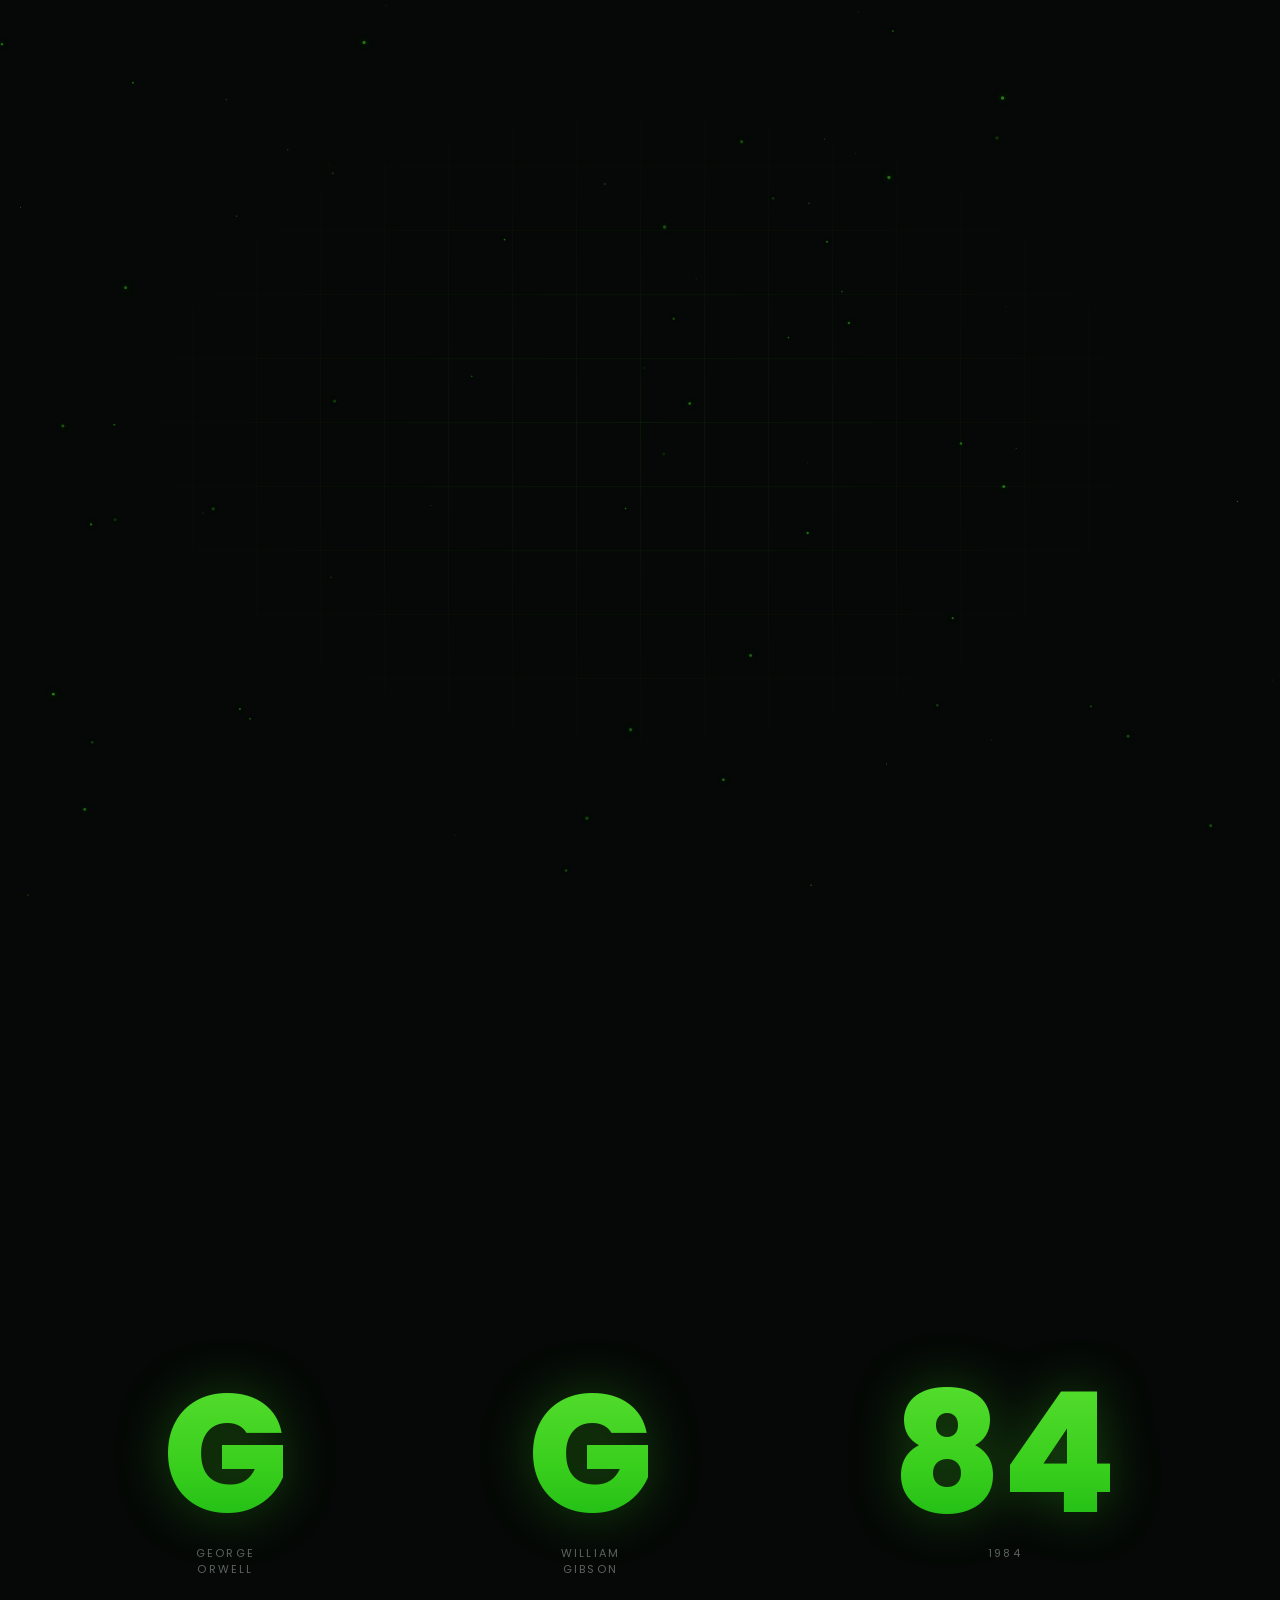
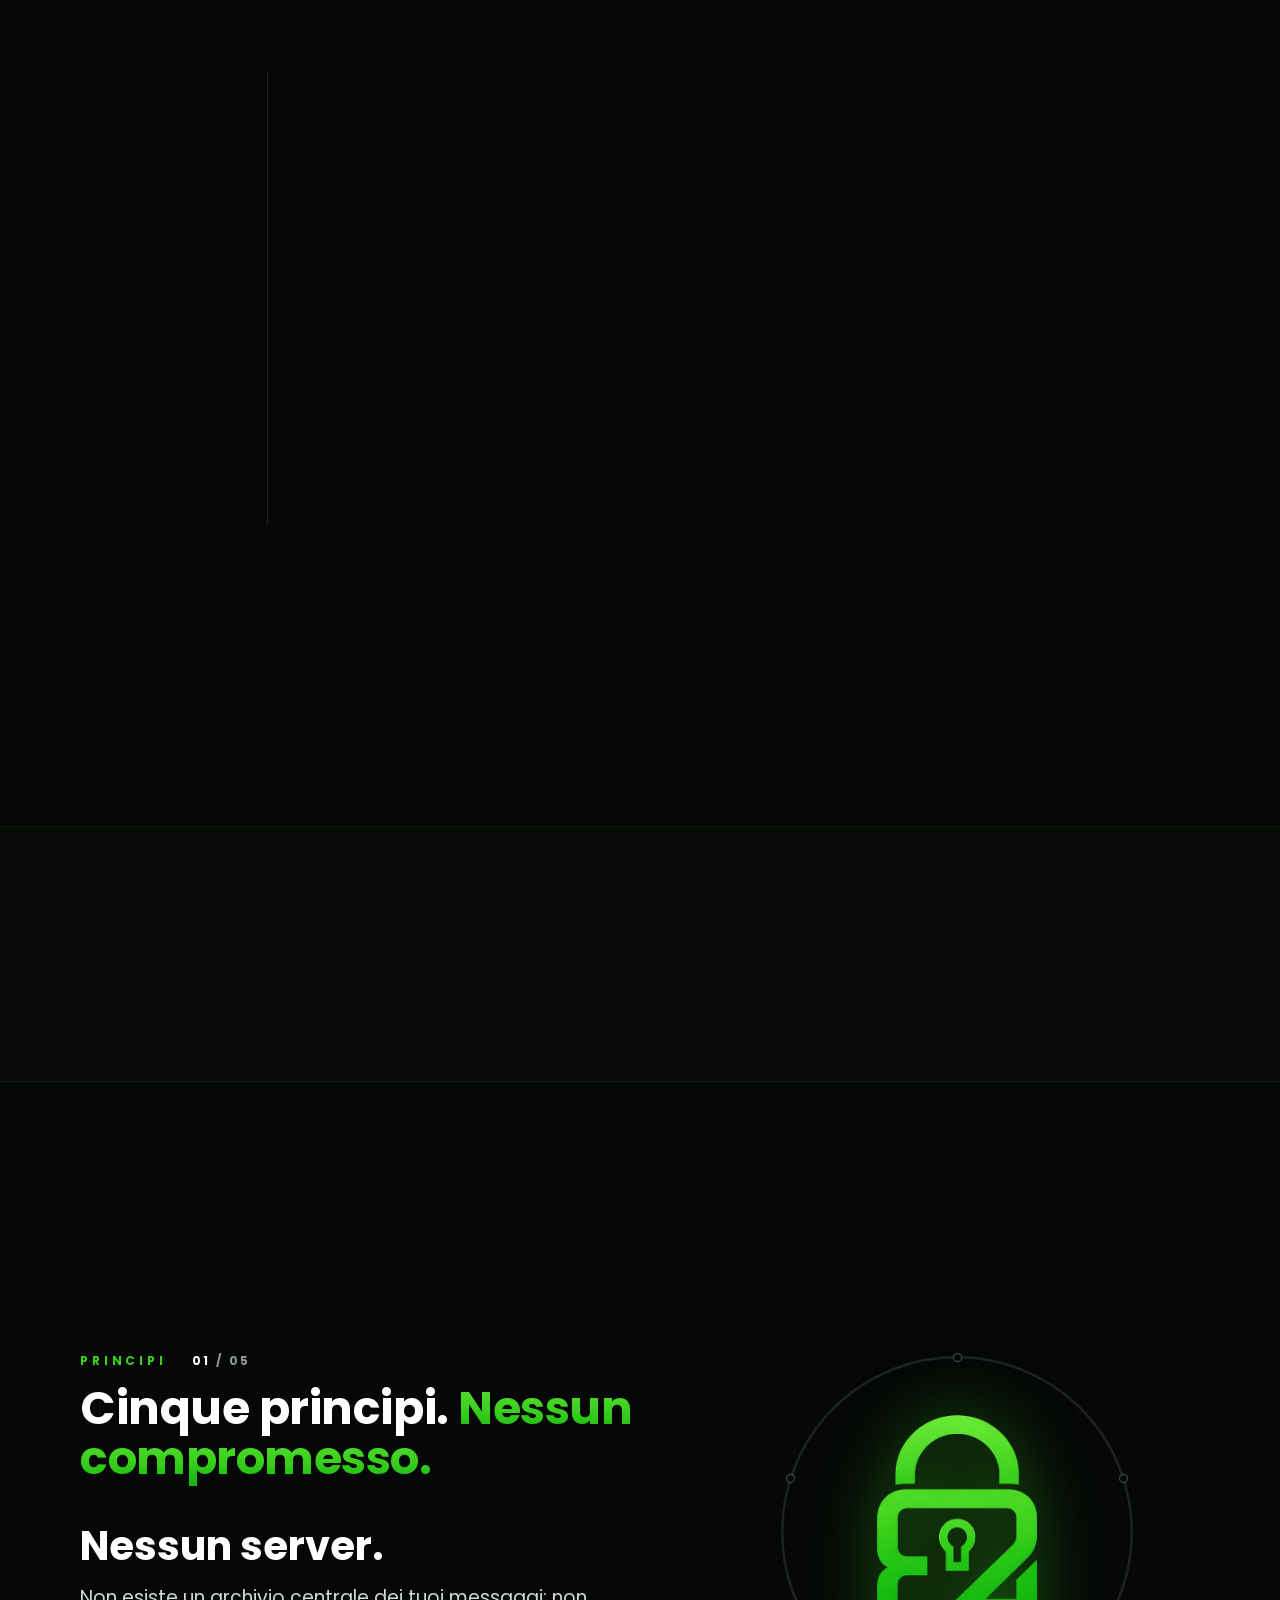
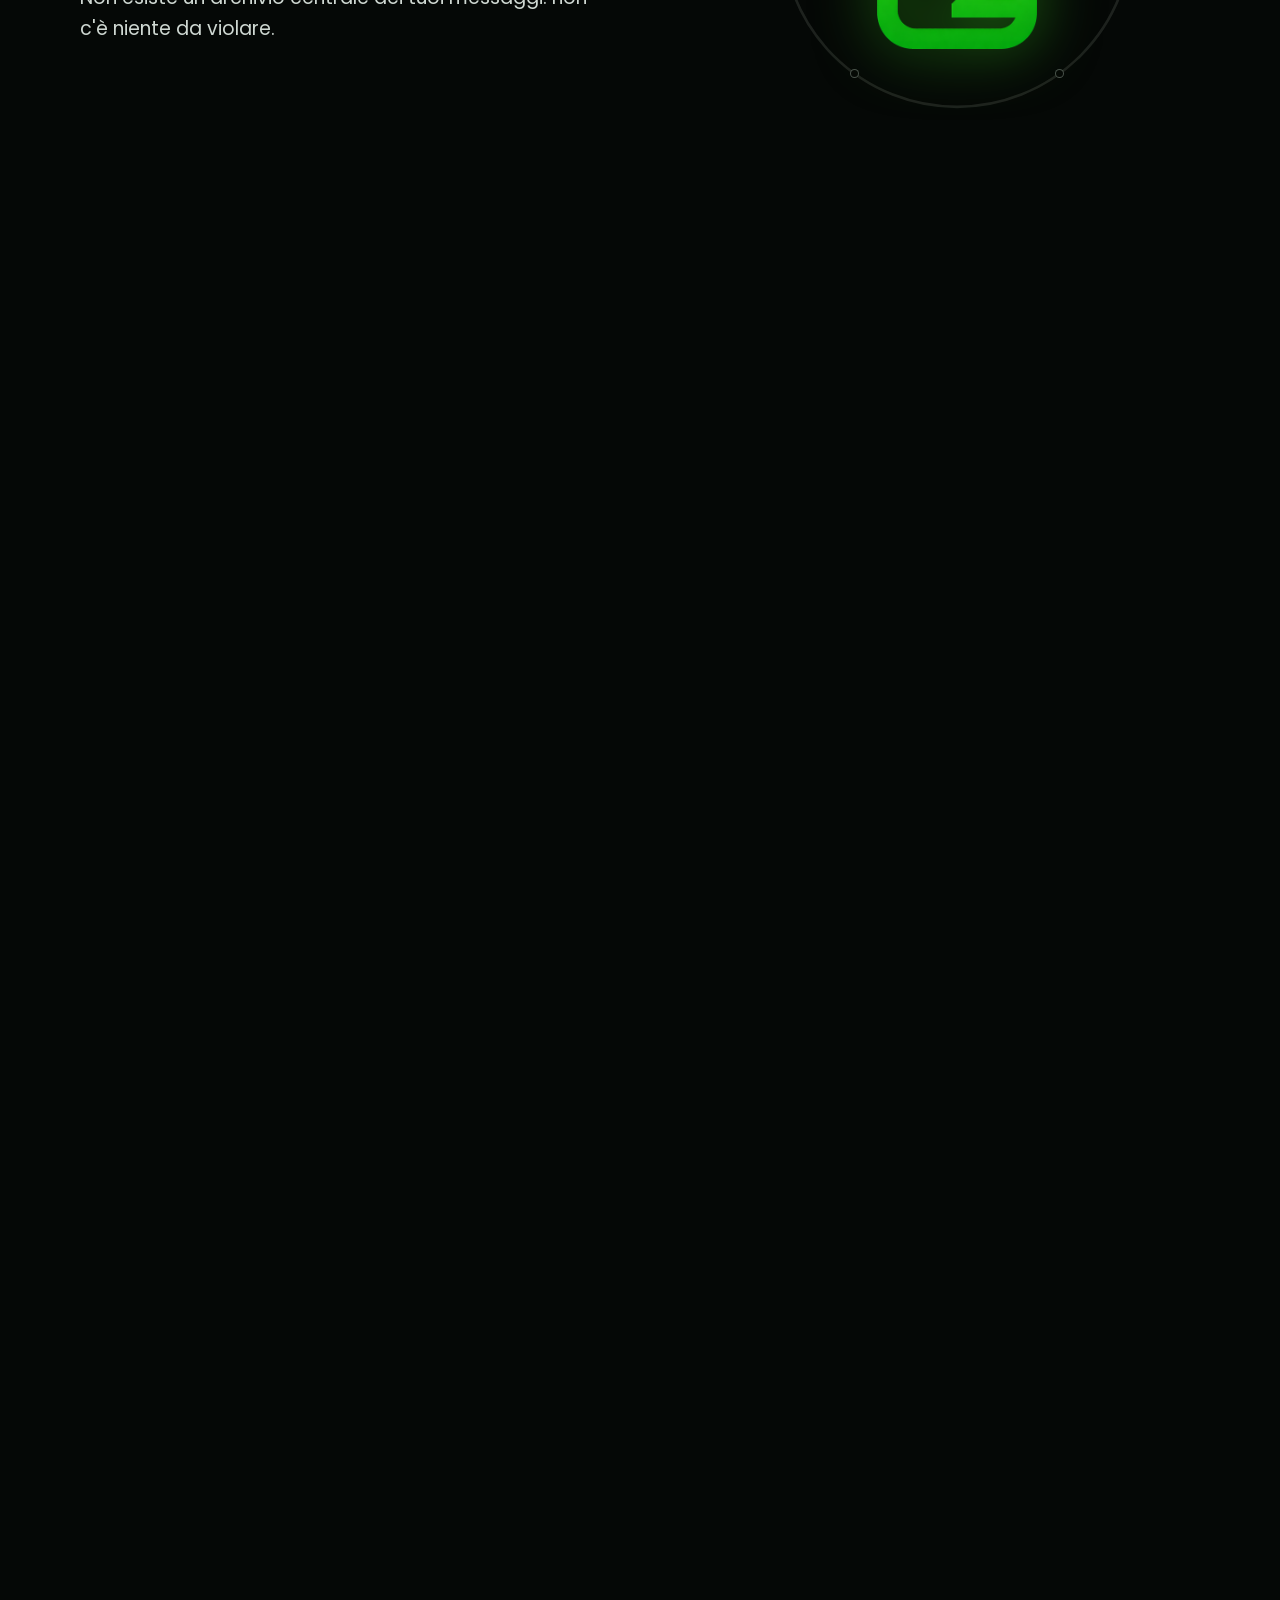
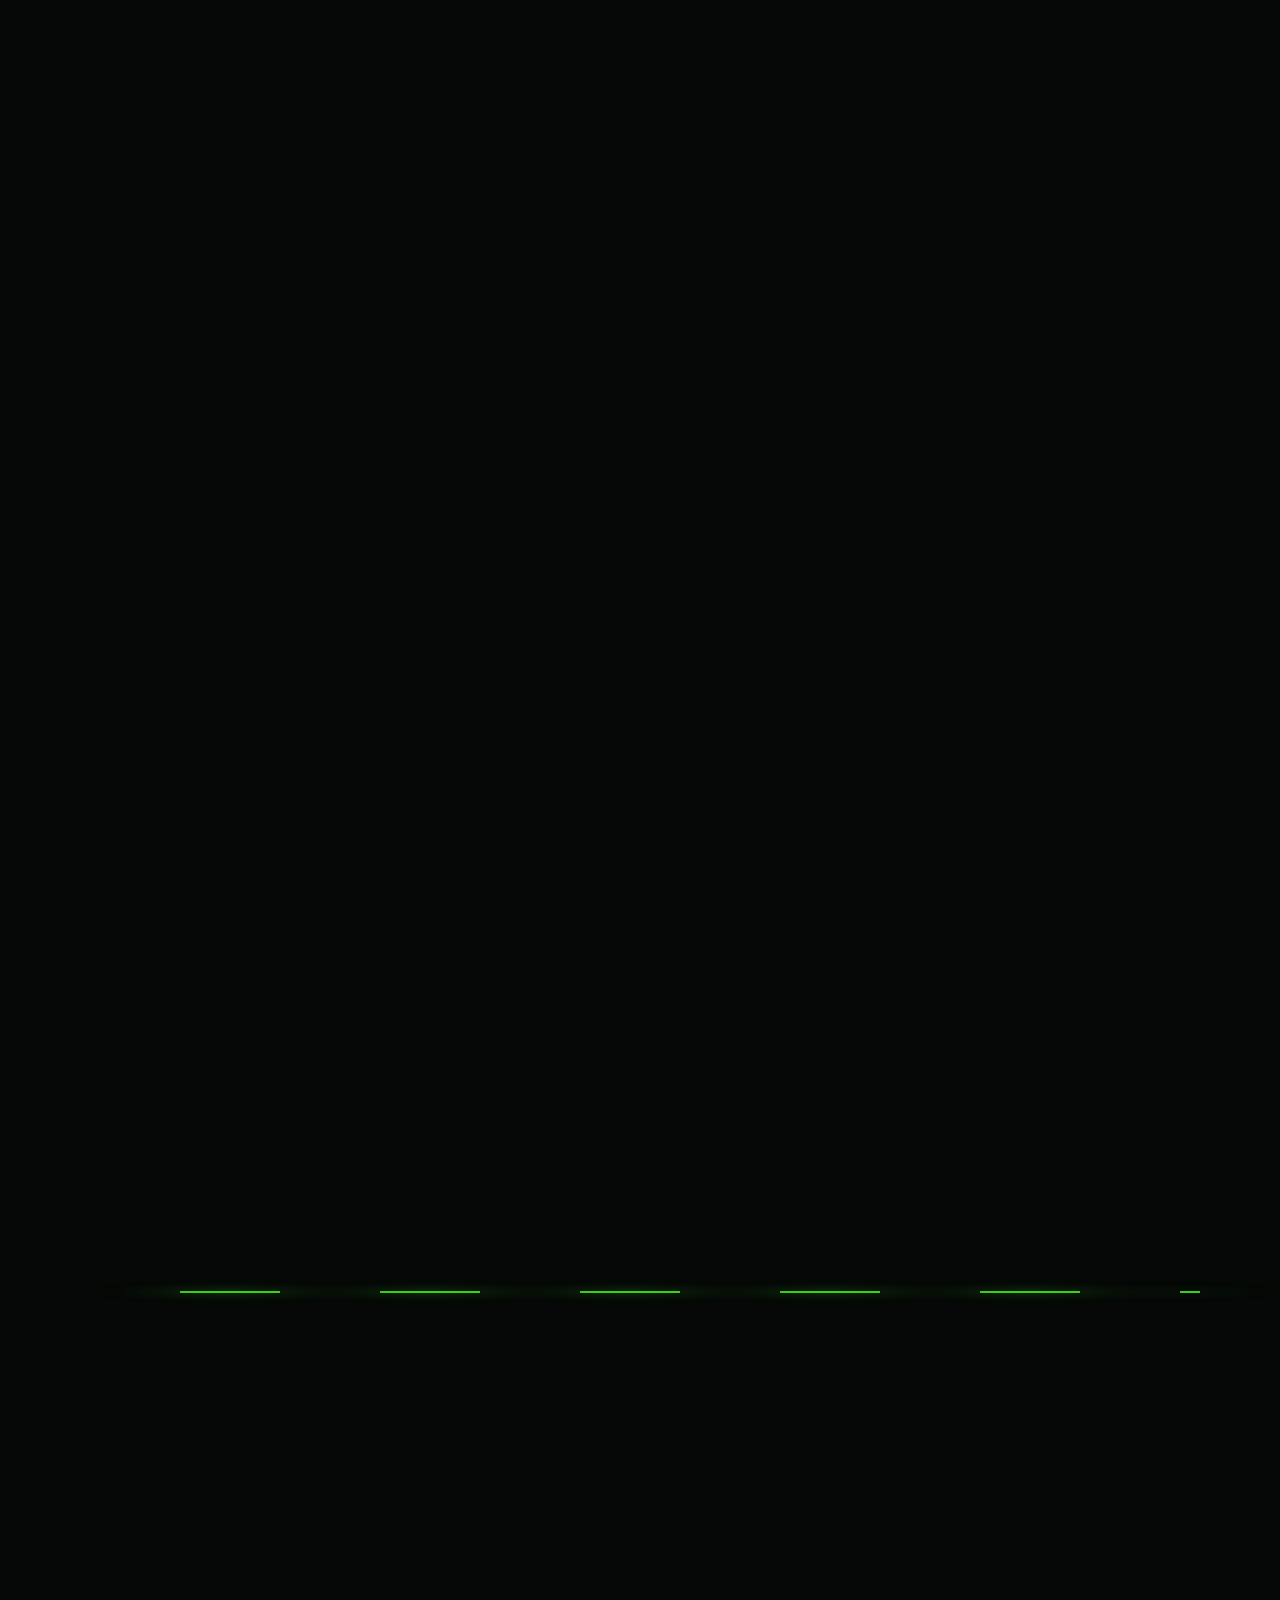
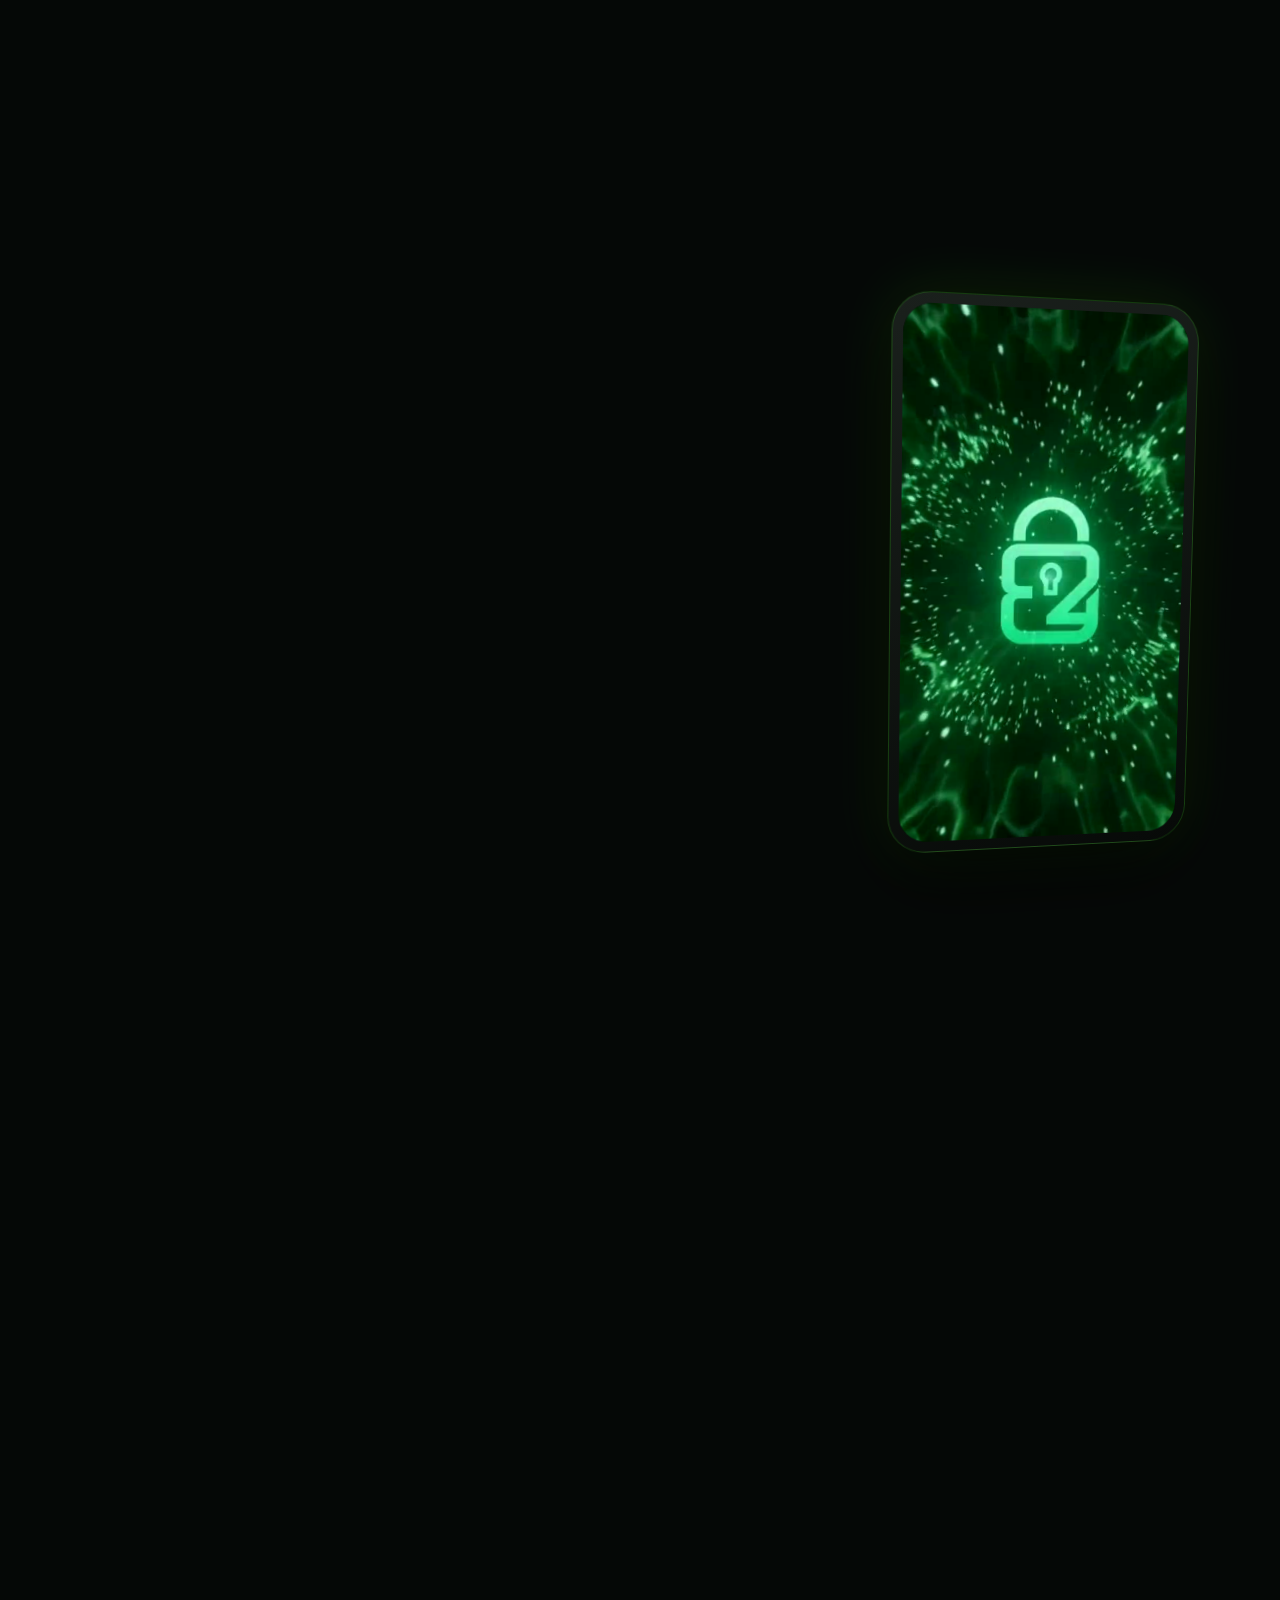
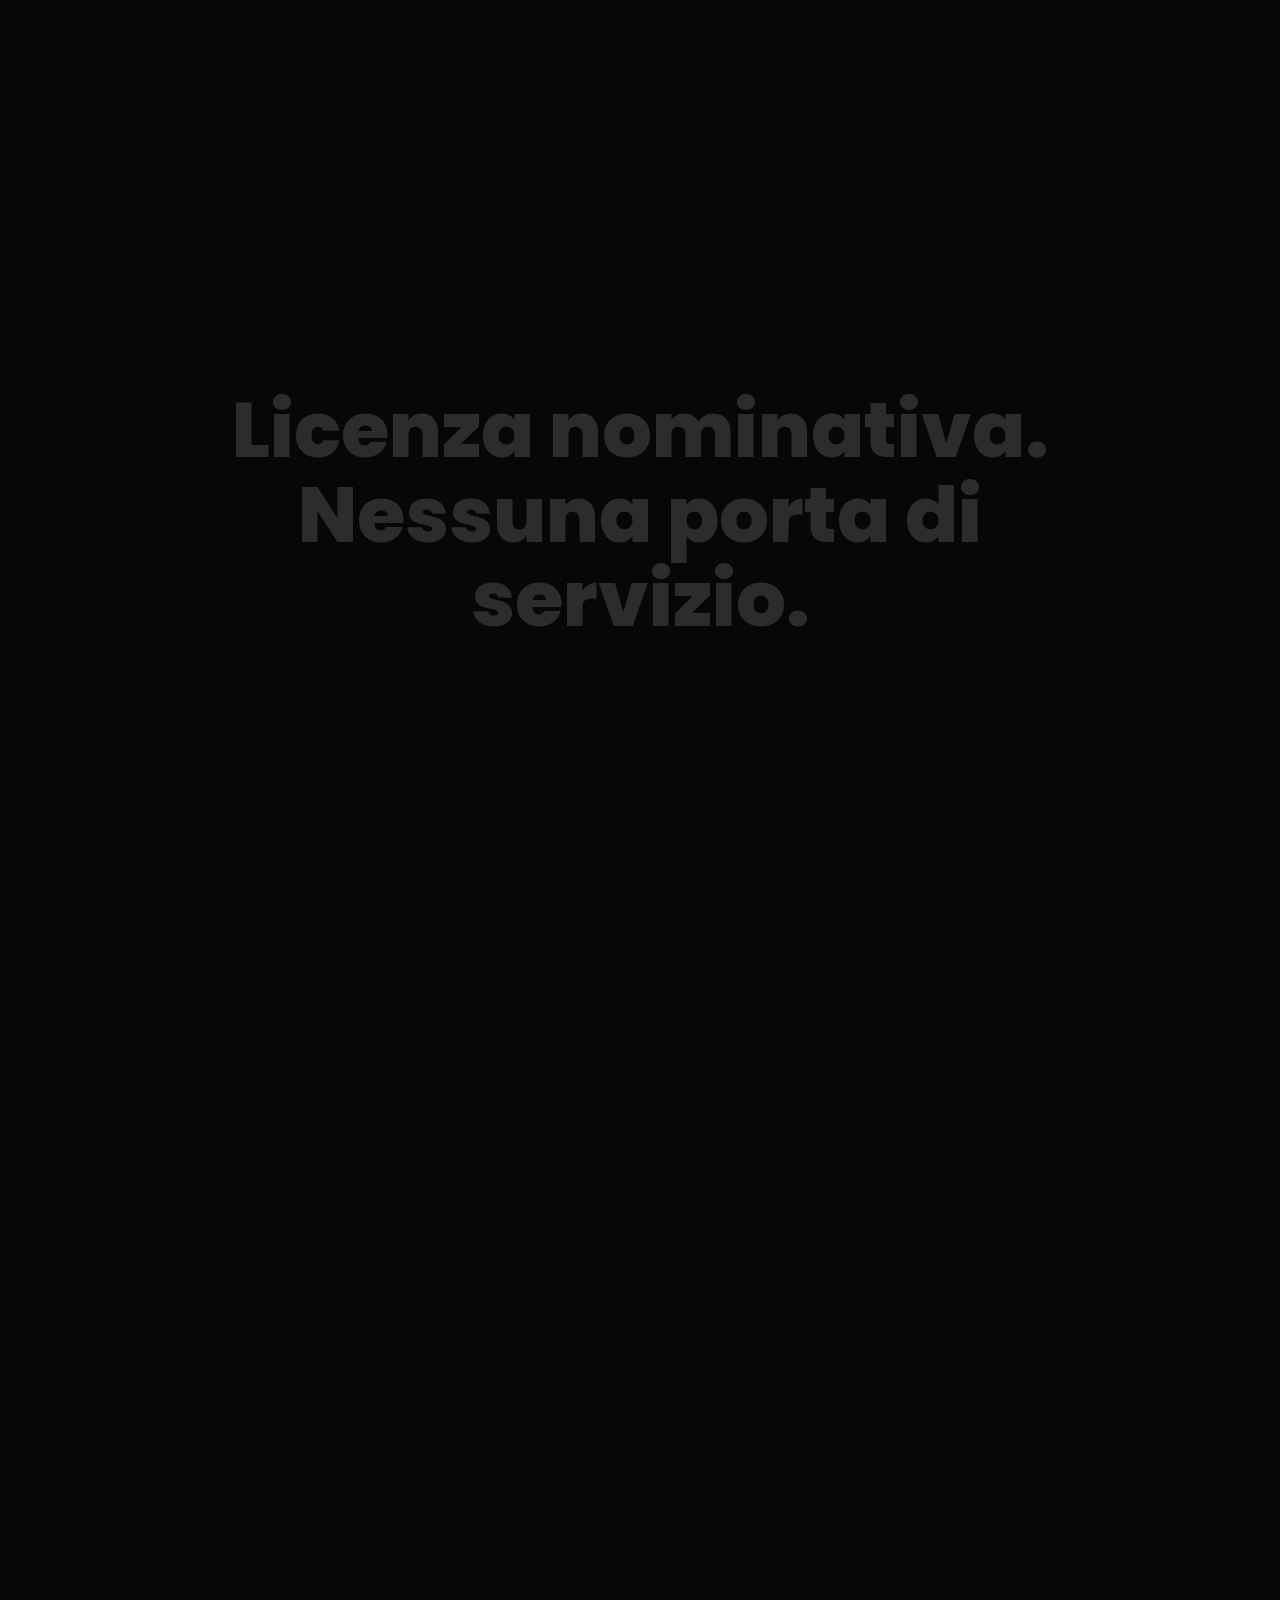
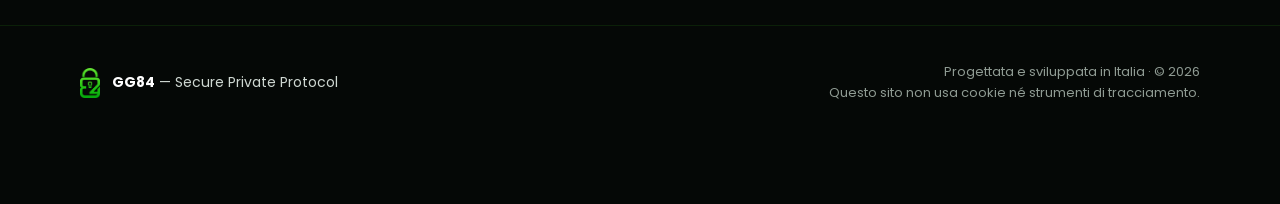
==== commit 02de2346: "GG84 — Secure Private Protocol: sito Pagina unica con effetti allo scorrimento: entrata, il nome (Or" ====
--- a/home.html
+++ b/home.html
@@ -1,1217 +1,13 @@
 <!DOCTYPE html>
 <html lang="it">
 <head>
-<meta charset="UTF-8"/>
-<meta name="viewport" content="width=device-width, initial-scale=1.0, viewport-fit=cover"/>
-<title>GG84 — La privacy che si vede</title>
-<meta name="description" content="Protocollo di messaggistica serverless dove la crittografia è visibile. · Serverless messaging protocol where encryption is visible."/>
-<link rel="canonical" href="https://gg84.it/home.html"/>
-<link rel="icon" href="logo3.png"/>
-
-<meta property="og:type" content="website"/>
-<meta property="og:site_name" content="GG84"/>
-<meta property="og:locale" content="it_IT"/>
-<meta property="og:locale:alternate" content="en_US"/>
-<meta property="og:url" content="https://gg84.it/home.html"/>
-<meta property="og:title" content="GG84 — La privacy che si vede"/>
-<meta property="og:description" content="Cifratura end-to-end senza server e senza account. · End-to-end encryption with no server and no account."/>
-<meta property="og:image" content="https://gg84.it/og-gg84.png"/>
-<meta property="og:image:width" content="1200"/>
-<meta property="og:image:height" content="630"/>
-<meta property="og:image:alt" content="GG84 — Secure Private Protocol"/>
-<meta name="twitter:card" content="summary_large_image"/>
-<meta name="twitter:title" content="GG84 — La privacy che si vede"/>
-<meta name="twitter:description" content="Cifratura end-to-end senza server e senza account. · End-to-end encryption with no server and no account."/>
-<meta name="twitter:image" content="https://gg84.it/og-gg84.png"/>
-<style>
-/* ── RESET & BASE ──────────────────────────────────────────── */
-*{box-sizing:border-box;margin:0;padding:0}
-html{scroll-behavior:smooth;font-size:16px}
-body{
-  font-family:'Inter',ui-sans-serif,system-ui,-apple-system,'Segoe UI',sans-serif;
-  background:#050607;
-  color:#e8ede9;
-  overflow-x:hidden;
-  line-height:1.6;
-  -webkit-font-smoothing:antialiased;
-}
-a{color:inherit;text-decoration:none}
-img{display:block;max-width:100%}
-
-/* ── VARIABLES ────────────────────────────────────────────── */
-:root{
-  --g: #39e75f;
-  --g2: #1db845;
-  --g-glow: rgba(57,231,95,.18);
-  --g-line: rgba(57,231,95,.22);
-  --bg: #050607;
-  --bg2: #080d09;
-  --panel: rgba(255,255,255,.04);
-  --panel2: rgba(255,255,255,.07);
-  --border: rgba(255,255,255,.08);
-  --muted: #8a9e8d;
-  --text: #e8ede9;
-  --max: 1140px;
-  --r: 20px;
-}
-
-/* ── LAYOUT ───────────────────────────────────────────────── */
-.container{width:min(var(--max),calc(100% - 40px));margin:0 auto}
-
-/* ── NAV ──────────────────────────────────────────────────── */
-nav{
-  position:fixed;top:0;left:0;right:0;z-index:100;
-  backdrop-filter:blur(20px) saturate(1.4);
-  -webkit-backdrop-filter:blur(20px) saturate(1.4);
-  background:rgba(5,6,7,.8);
-  border-bottom:1px solid var(--border);
-  transition:background .3s;
-}
-.nav-inner{
-  display:flex;align-items:center;justify-content:space-between;
-  height:68px;gap:24px;
-}
-.brand{display:flex;align-items:center;gap:10px;font-weight:800;font-size:1.1rem;letter-spacing:.01em}
-.brand img{width:36px;height:36px;border-radius:10px;box-shadow:0 0 20px var(--g-glow)}
-.brand-name{color:var(--text)}
-.brand-tag{color:var(--muted);font-weight:400;font-size:.85rem}
-.nav-links{display:flex;align-items:center;gap:28px;font-size:.9rem;color:var(--muted)}
-.nav-links a:hover{color:var(--text)}
-.nav-cta{
-  display:inline-flex;align-items:center;gap:8px;
-  padding:10px 20px;border-radius:999px;
-  background:var(--g);color:#03180a;font-weight:700;font-size:.9rem;
-  box-shadow:0 8px 28px rgba(57,231,95,.28);
-  transition:transform .15s,box-shadow .15s;
-}
-.nav-cta:hover{transform:translateY(-1px);box-shadow:0 12px 36px rgba(57,231,95,.4)}
-
-/* ── HERO ─────────────────────────────────────────────────── */
-.hero{
-  padding:140px 0 80px;
-  position:relative;overflow:hidden;
-  background:
-    radial-gradient(ellipse 80% 60% at 10% 0%, rgba(57,231,95,.10) 0%, transparent 60%),
-    radial-gradient(ellipse 60% 50% at 90% 10%, rgba(57,231,95,.06) 0%, transparent 60%),
-    var(--bg);
-}
-.hero::before{
-  content:'';position:absolute;inset:0;
-  background-image:
-    linear-gradient(rgba(57,231,95,.025) 1px,transparent 1px),
-    linear-gradient(90deg,rgba(57,231,95,.025) 1px,transparent 1px);
-  background-size:48px 48px;
-  mask-image:linear-gradient(to bottom,transparent,rgba(0,0,0,.5) 20%,rgba(0,0,0,.5) 70%,transparent);
-  pointer-events:none;
-}
-.hero-inner{
-  display:grid;
-  grid-template-columns:1fr 1fr;
-  gap:60px;align-items:center;
-  position:relative;z-index:1;
-}
-.hero-badge{
-  display:inline-flex;align-items:center;gap:8px;
-  padding:7px 14px;border-radius:999px;
-  border:1px solid var(--g-line);
-  background:rgba(57,231,95,.07);
-  color:rgba(57,231,95,.9);font-size:.82rem;font-weight:600;
-  letter-spacing:.06em;text-transform:uppercase;
-  margin-bottom:22px;
-}
-.hero-badge .dot{width:6px;height:6px;border-radius:50%;background:var(--g);animation:pulse 2s infinite}
-@keyframes pulse{0%,100%{opacity:1;transform:scale(1)}50%{opacity:.5;transform:scale(.8)}}
-h1{
-  font-size:clamp(2.8rem,5vw,5rem);
-  line-height:1;letter-spacing:-.045em;
-  font-weight:900;margin-bottom:22px;
-}
-h1 em{color:var(--g);font-style:normal;text-shadow:0 0 40px rgba(57,231,95,.3)}
-.hero-sub{
-  font-size:1.1rem;line-height:1.75;
-  color:var(--muted);max-width:52ch;margin-bottom:36px;
-}
-.hero-actions{display:flex;flex-wrap:wrap;gap:14px;margin-bottom:32px}
-.btn-primary{
-  display:inline-flex;align-items:center;gap:10px;
-  padding:14px 28px;border-radius:999px;
-  background:var(--g);color:#03180a;font-weight:800;font-size:.97rem;
-  box-shadow:0 12px 40px rgba(57,231,95,.3);
-  transition:transform .15s,box-shadow .15s;
-}
-.btn-primary:hover{transform:translateY(-2px);box-shadow:0 18px 50px rgba(57,231,95,.45)}
-.btn-ghost{
-  display:inline-flex;align-items:center;gap:10px;
-  padding:14px 24px;border-radius:999px;
-  border:1px solid var(--border);
-  background:var(--panel);color:var(--text);font-weight:600;font-size:.97rem;
-  transition:border-color .15s,background .15s;
-}
-.btn-ghost:hover{border-color:rgba(255,255,255,.18);background:var(--panel2)}
-.hero-note{font-size:.85rem;color:var(--muted)}
-.hero-note span{color:var(--g);font-weight:600}
-
-/* ── PHONE MOCKUP ─────────────────────────────────────────── */
-.mockup-wrap{display:flex;justify-content:center;align-items:center;position:relative}
-.mockup-wrap::before{
-  content:'';position:absolute;
-  width:300px;height:300px;border-radius:50%;
-  background:radial-gradient(circle,rgba(57,231,95,.18),transparent 70%);
-  filter:blur(40px);pointer-events:none;
-}
-.phone{
-  width:260px;
-  background:#0a0f0b;
-  border-radius:38px;
-  border:1.5px solid rgba(57,231,95,.25);
-  box-shadow:
-    0 40px 80px rgba(0,0,0,.6),
-    0 0 0 1px rgba(255,255,255,.06),
-    inset 0 0 0 1px rgba(57,231,95,.06);
-  overflow:hidden;
-  position:relative;z-index:1;
-}
-.phone-top{
-  background:#060a07;
-  padding:14px 18px 10px;
-  border-bottom:1px solid rgba(255,255,255,.06);
-  display:flex;align-items:center;justify-content:space-between;
-}
-.phone-notch{
-  width:80px;height:6px;border-radius:3px;
-  background:rgba(255,255,255,.12);margin:0 auto;
-}
-.phone-status{font-size:.68rem;color:var(--muted)}
-.phone-body{padding:14px;display:grid;gap:10px}
-.phone-header{
-  display:flex;align-items:center;gap:10px;
-  padding:10px 12px;border-radius:14px;
-  background:rgba(57,231,95,.07);
-  border:1px solid rgba(57,231,95,.15);
-}
-.phone-header img{width:30px;height:30px;border-radius:8px}
-.phone-header-text{font-size:.78rem}
-.phone-header-text strong{display:block;color:var(--text);font-size:.82rem}
-.phone-header-text span{color:var(--g);font-size:.7rem}
-.msg-out{
-  align-self:flex-end;max-width:82%;
-  background:rgba(57,231,95,.12);
-  border:1px solid rgba(57,231,95,.2);
-  border-radius:16px 16px 4px 16px;
-  padding:10px 13px;
-  font-size:.78rem;color:#d3ffd8;
-}
-.msg-in{
-  align-self:flex-start;max-width:88%;
-  background:rgba(255,255,255,.06);
-  border:1px solid rgba(255,255,255,.06);
-  border-radius:16px 16px 16px 4px;
-  padding:10px 13px;
-  font-size:.68rem;color:#a0b8a3;
-  font-family:ui-monospace,monospace;
-  word-break:break-all;
-  line-height:1.5;
-}
-.msg-label{font-size:.62rem;color:var(--muted);text-align:center;padding:2px}
-.phone-lock{
-  margin:4px 0;
-  padding:10px 12px;
-  border-radius:14px;
-  background:rgba(57,231,95,.05);
-  border:1px solid rgba(57,231,95,.12);
-  display:flex;align-items:center;gap:10px;
-  font-size:.73rem;color:var(--muted);
-}
-.lock-icon{font-size:1.1rem}
-
-/* ── TRUST STRIP ──────────────────────────────────────────── */
-.trust{
-  border-top:1px solid var(--border);
-  border-bottom:1px solid var(--border);
-  padding:22px 0;
-  background:rgba(57,231,95,.02);
-}
-.trust-inner{
-  display:flex;flex-wrap:wrap;
-  align-items:center;justify-content:center;
-  gap:8px 0;
-}
-.trust-item{
-  display:flex;align-items:center;gap:10px;
-  padding:0 28px;
-  color:var(--muted);font-size:.85rem;font-weight:500;
-}
-.trust-item:not(:last-child){border-right:1px solid var(--border)}
-.trust-item svg{color:var(--g);flex-shrink:0}
-.trust-item strong{color:var(--text)}
-
-/* ── SECTION BASE ─────────────────────────────────────────── */
-section{padding:88px 0;position:relative}
-.section-kicker{
-  display:inline-block;
-  font-size:.75rem;font-weight:700;
-  letter-spacing:.14em;text-transform:uppercase;
-  color:var(--g);margin-bottom:14px;
-}
-h2{
-  font-size:clamp(2rem,3.5vw,3.2rem);
-  line-height:1.05;letter-spacing:-.04em;
-  font-weight:900;margin-bottom:16px;
-}
-.section-sub{
-  font-size:1.05rem;color:var(--muted);
-  line-height:1.75;max-width:60ch;
-}
-.centered{text-align:center}
-.centered .section-sub{margin:0 auto}
-
-/* ── PROBLEM / SOLUTION ───────────────────────────────────── */
-.prob-grid{display:grid;grid-template-columns:1fr 1fr;gap:20px;margin-top:40px}
-.prob-card{
-  border-radius:var(--r);padding:28px;
-  border:1px solid var(--border);background:var(--panel);
-}
-.prob-card.good{
-  border-color:rgba(57,231,95,.22);
-  background:rgba(57,231,95,.04);
-  position:relative;overflow:hidden;
-}
-.prob-card.good::before{
-  content:'';position:absolute;inset:-80px auto auto -80px;
-  width:200px;height:200px;border-radius:50%;
-  background:radial-gradient(circle,rgba(57,231,95,.12),transparent 70%);
-  pointer-events:none;
-}
-.prob-tag{
-  display:inline-block;padding:5px 12px;border-radius:999px;
-  font-size:.72rem;font-weight:700;letter-spacing:.06em;text-transform:uppercase;
-  margin-bottom:14px;
-}
-.prob-tag.bad{background:rgba(255,255,255,.06);color:#c8d0c8}
-.prob-tag.ok{background:rgba(57,231,95,.12);color:#a8ffc0}
-.prob-card h3{font-size:1.15rem;margin-bottom:10px;font-weight:700}
-.prob-card p{font-size:.92rem;color:var(--muted);line-height:1.7}
-.step-list{display:grid;gap:8px;margin-top:18px}
-.step-row{
-  padding:11px 14px;border-radius:12px;
-  background:rgba(255,255,255,.04);border:1px solid var(--border);
-  font-size:.87rem;color:#cdd5cd;
-  display:flex;align-items:center;gap:10px;
-}
-.step-row.hi{
-  background:rgba(57,231,95,.06);border-color:rgba(57,231,95,.16);
-  color:#c2ffd0;
-}
-.step-num{
-  width:22px;height:22px;border-radius:6px;flex-shrink:0;
-  background:rgba(57,231,95,.15);color:var(--g);
-  font-size:.7rem;font-weight:800;
-  display:flex;align-items:center;justify-content:center;
-}
-
-/* ── VIDEO SECTION ────────────────────────────────────────── */
-.video-section{background:var(--bg2)}
-.video-outer{
-  margin-top:48px;
-  border-radius:24px;overflow:hidden;
-  border:1px solid rgba(57,231,95,.18);
-  box-shadow:0 40px 80px rgba(0,0,0,.5),0 0 60px rgba(57,231,95,.06);
-  position:relative;
-}
-.video-bar{
-  background:#060c07;
-  padding:14px 20px;
-  display:flex;align-items:center;justify-content:space-between;
-  border-bottom:1px solid rgba(57,231,95,.12);
-}
-.video-dots{display:flex;gap:7px}
-.video-dot{width:10px;height:10px;border-radius:50%;background:rgba(255,255,255,.14)}
-.video-title{font-size:.82rem;color:var(--muted);font-weight:500;letter-spacing:.04em}
-.video-badge{
-  font-size:.7rem;font-weight:700;letter-spacing:.08em;
-  color:var(--g);background:rgba(57,231,95,.1);
-  border:1px solid rgba(57,231,95,.2);
-  padding:3px 10px;border-radius:999px;text-transform:uppercase;
-}
-video{
-  width:100%;display:block;background:#000;
-  aspect-ratio:16/9;object-fit:cover;
-}
-.video-caption{
-  background:#060c07;
-  padding:14px 20px;
-  display:flex;align-items:center;justify-content:space-between;
-  border-top:1px solid rgba(57,231,95,.08);
-  font-size:.82rem;color:var(--muted);
-}
-
-/* ── HOW IT WORKS ─────────────────────────────────────────── */
-.steps{display:grid;grid-template-columns:repeat(3,1fr);gap:20px;margin-top:48px;position:relative}
-.steps::before{
-  content:'';position:absolute;
-  top:40px;left:calc(100%/6);right:calc(100%/6);
-  height:1px;background:linear-gradient(to right,transparent,var(--g-line),transparent);
-  pointer-events:none;
-}
-.step{
-  padding:28px 24px;border-radius:var(--r);
-  background:var(--panel);border:1px solid var(--border);
-  text-align:center;position:relative;
-}
-.step-icon{
-  width:56px;height:56px;border-radius:18px;
-  background:rgba(57,231,95,.08);border:1px solid rgba(57,231,95,.18);
-  display:flex;align-items:center;justify-content:center;
-  margin:0 auto 18px;font-size:1.5rem;
-}
-.step h3{font-size:1.05rem;font-weight:700;margin-bottom:10px}
-.step p{font-size:.88rem;color:var(--muted);line-height:1.65}
-
-/* ── USE CASES ────────────────────────────────────────────── */
-.use-cases-grid{display:grid;grid-template-columns:repeat(2,1fr);gap:20px;margin-top:48px}
-.uc-card{
-  padding:28px;border-radius:var(--r);
-  background:var(--panel);border:1px solid var(--border);
-  display:flex;gap:20px;align-items:flex-start;
-  transition:border-color .2s,background .2s;
-}
-.uc-card:hover{border-color:rgba(57,231,95,.22);background:rgba(57,231,95,.03)}
-.uc-icon{
-  width:48px;height:48px;border-radius:14px;flex-shrink:0;
-  background:rgba(57,231,95,.08);border:1px solid rgba(57,231,95,.15);
-  display:flex;align-items:center;justify-content:center;font-size:1.4rem;
-}
-.uc-text h3{font-size:1rem;font-weight:700;margin-bottom:8px}
-.uc-text p{font-size:.87rem;color:var(--muted);line-height:1.65}
-.uc-tags{display:flex;flex-wrap:wrap;gap:6px;margin-top:12px}
-.uc-tag{
-  font-size:.68rem;font-weight:600;letter-spacing:.04em;
-  padding:3px 9px;border-radius:999px;
-  background:rgba(255,255,255,.05);border:1px solid var(--border);color:var(--muted);
-}
-
-/* ── FEATURES ─────────────────────────────────────────────── */
-.features-section{background:var(--bg2)}
-.features-grid{display:grid;grid-template-columns:repeat(3,1fr);gap:16px;margin-top:48px}
-.feat{
-  padding:24px;border-radius:var(--r);
-  background:var(--panel);border:1px solid var(--border);
-  transition:border-color .2s;
-}
-.feat:hover{border-color:rgba(57,231,95,.2)}
-.feat-icon{font-size:1.6rem;margin-bottom:14px}
-.feat h3{font-size:.95rem;font-weight:700;margin-bottom:8px}
-.feat p{font-size:.83rem;color:var(--muted);line-height:1.6}
-.feat-badge{
-  display:inline-block;margin-top:10px;
-  font-size:.65rem;font-weight:700;letter-spacing:.06em;text-transform:uppercase;
-  padding:3px 8px;border-radius:999px;
-  background:rgba(57,231,95,.1);color:var(--g);border:1px solid rgba(57,231,95,.18);
-}
-
-/* ── COMPARISON ───────────────────────────────────────────── */
-.cmp-table{
-  margin-top:48px;width:100%;
-  border-radius:var(--r);overflow:hidden;
-  border:1px solid var(--border);
-}
-.cmp-row{
-  display:grid;grid-template-columns:2fr 1fr 1fr 1fr 1fr;
-  border-bottom:1px solid var(--border);
-}
-.cmp-row:last-child{border-bottom:none}
-.cmp-row.header{background:rgba(57,231,95,.05)}
-.cmp-cell{
-  padding:14px 18px;font-size:.88rem;
-  display:flex;align-items:center;
-  border-right:1px solid var(--border);
-}
-.cmp-cell:last-child{border-right:none}
-.cmp-row.header .cmp-cell{
-  font-weight:700;font-size:.78rem;letter-spacing:.06em;
-  text-transform:uppercase;color:var(--muted);
-}
-.cmp-row.header .cmp-cell.gg84-col{color:var(--g)}
-.cmp-cell.feat-name{font-weight:600;color:var(--text);font-size:.87rem}
-.yes{color:var(--g);font-weight:800;font-size:1rem}
-.no{color:#d94b4b;font-weight:800;font-size:1rem}
-.partial{color:#f2a91b;font-weight:700;font-size:.85rem}
-.cmp-row:nth-child(even){background:rgba(255,255,255,.018)}
-
-/* ── PRICING ──────────────────────────────────────────────── */
-.pricing-grid{display:grid;grid-template-columns:1fr 1fr;gap:24px;margin-top:48px;max-width:780px;margin-left:auto;margin-right:auto}
-.price-card{
-  padding:32px;border-radius:24px;
-  background:var(--panel);border:1px solid var(--border);
-  position:relative;
-}
-.price-card.featured{
-  background:rgba(57,231,95,.05);
-  border-color:rgba(57,231,95,.3);
-  box-shadow:0 20px 60px rgba(57,231,95,.1);
-}
-.price-label{
-  font-size:.75rem;font-weight:700;letter-spacing:.1em;text-transform:uppercase;
-  color:var(--muted);margin-bottom:12px;
-}
-.price-label.green{color:var(--g)}
-.price-amount{
-  font-size:2.8rem;font-weight:900;letter-spacing:-.04em;
-  color:var(--text);line-height:1;margin-bottom:4px;
-}
-.price-amount span{font-size:1rem;font-weight:500;color:var(--muted)}
-.price-desc{font-size:.87rem;color:var(--muted);margin-bottom:24px;padding-bottom:24px;border-bottom:1px solid var(--border)}
-.price-features{display:grid;gap:10px;margin-bottom:28px}
-.pf{display:flex;align-items:center;gap:10px;font-size:.88rem}
-.pf-icon{color:var(--g);font-weight:800;width:18px;flex-shrink:0}
-.pf-text{color:#cdd4cd}
-.pf-text s{color:var(--muted)}
-.price-btn{
-  display:block;width:100%;text-align:center;
-  padding:13px;border-radius:999px;
-  font-weight:700;font-size:.95rem;
-  transition:transform .15s,box-shadow .15s;
-}
-.price-btn.primary{
-  background:var(--g);color:#03180a;
-  box-shadow:0 8px 28px rgba(57,231,95,.28);
-}
-.price-btn.primary:hover{transform:translateY(-1px);box-shadow:0 14px 36px rgba(57,231,95,.4)}
-.price-btn.secondary{
-  border:1px solid var(--border);background:transparent;color:var(--text);
-}
-.price-btn.secondary:hover{background:var(--panel2);border-color:rgba(255,255,255,.15)}
-.featured-badge{
-  position:absolute;top:-1px;right:28px;
-  background:var(--g);color:#03180a;
-  font-size:.7rem;font-weight:800;letter-spacing:.06em;text-transform:uppercase;
-  padding:5px 14px;border-radius:0 0 12px 12px;
-}
-
-/* ── CTA FINAL ────────────────────────────────────────────── */
-.cta-section{
-  position:relative;overflow:hidden;
-  background:
-    radial-gradient(ellipse 70% 80% at 50% 100%, rgba(57,231,95,.12),transparent 70%),
-    var(--bg);
-  text-align:center;padding:100px 0;
-}
-.cta-section::before{
-  content:'';position:absolute;inset:0;
-  background-image:
-    linear-gradient(rgba(57,231,95,.03) 1px,transparent 1px),
-    linear-gradient(90deg,rgba(57,231,95,.03) 1px,transparent 1px);
-  background-size:48px 48px;pointer-events:none;
-}
-.cta-section h2{
-  font-size:clamp(2.2rem,4vw,4rem);
-  letter-spacing:-.05em;margin-bottom:18px;
-}
-.cta-section p{
-  font-size:1.1rem;color:var(--muted);max-width:56ch;margin:0 auto 36px;line-height:1.75;
-}
-.cta-buttons{display:flex;flex-wrap:wrap;gap:14px;justify-content:center}
-.play-badge{
-  display:inline-flex;align-items:center;gap:12px;
-  padding:14px 24px;border-radius:16px;
-  background:#111;border:1px solid rgba(255,255,255,.12);color:var(--text);
-  font-weight:600;transition:border-color .2s;
-}
-.play-badge:hover{border-color:rgba(57,231,95,.4)}
-.play-badge-icon{font-size:1.8rem}
-.play-badge-text small{display:block;font-size:.7rem;color:var(--muted);font-weight:400}
-.play-badge-text strong{font-size:1rem}
-
-/* ── FOOTER ───────────────────────────────────────────────── */
-footer{
-  padding:40px 0;
-  border-top:1px solid var(--border);
-}
-.footer-inner{
-  display:flex;align-items:center;justify-content:space-between;
-  gap:20px;flex-wrap:wrap;
-}
-.footer-brand{display:flex;align-items:center;gap:10px;font-weight:700}
-.footer-brand img{width:28px;height:28px;border-radius:8px;box-shadow:0 0 14px rgba(57,231,95,.2)}
-.footer-links{display:flex;gap:22px;font-size:.88rem;color:var(--muted)}
-.footer-links a:hover{color:var(--text)}
-.footer-copy{font-size:.82rem;color:var(--muted)}
-
-/* ── RESPONSIVE ───────────────────────────────────────────── */
-/* ── 7.0: galleria dell'app, confronto a tre colonne, offerta ── */
-.cmp-3 .cmp-row{grid-template-columns:2fr 1fr 1fr}
-.offer-grid{display:grid;grid-template-columns:1fr 1fr;gap:20px;margin-top:40px}
-.offer-card{border:1px solid var(--border);border-radius:var(--r);padding:28px;background:var(--panel)}
-.offer-card h3{font-size:1.1rem;margin-bottom:14px;font-weight:700}
-.offer-card ul{list-style:none;margin:0;padding:0}
-.offer-card li{position:relative;padding-left:20px;margin-bottom:10px;color:var(--muted);font-size:.9rem;line-height:1.65;text-align:justify}
-.offer-card li::before{content:"";position:absolute;left:0;top:.62em;width:8px;height:8px;border-radius:50%;background:var(--g)}
-.offer-card li b{color:var(--text)}
-.offer-card.honest{border-color:rgba(242,169,27,.35);background:rgba(242,169,27,.04)}
-.offer-card.honest li::before{background:#f2a91b}
-.offer-card p{color:var(--muted);font-size:.9rem;line-height:1.7;text-align:justify}
-
-@media(max-width:960px){
-  .offer-grid{grid-template-columns:1fr}
-  .cmp-3 .cmp-row{grid-template-columns:1.7fr 1fr .8fr}
-}
-/* la tabella a tre colonne sta tutta nello schermo del telefono */
-.cmp-3 .cmp-row{min-width:0}
-@media(max-width:700px){
-  .cmp-3 .cmp-cell{padding:12px 10px;font-size:.8rem}
-  .cmp-3 .cmp-cell.feat-name{font-size:.8rem}
-}
-
-@media(max-width:960px){
-  .hero-inner,.prob-grid,.use-cases-grid,.features-grid,
-  .pricing-grid,.cmp-row{grid-template-columns:1fr}
-  .steps{grid-template-columns:1fr}
-  .steps::before{display:none}
-  .nav-links{display:none}
-  .hero{padding-top:110px}
-  h1{font-size:2.6rem}
-  .trust-item:not(:last-child){border-right:none}
-  .cmp-row{grid-template-columns:1fr 1fr}
-  .cmp-cell.hide-m{display:none}
-}
-@media(max-width:600px){
-  section{padding:64px 0}
-  .hero-actions,.cta-buttons{flex-direction:column;align-items:stretch}
-  .btn-primary,.btn-ghost,.nav-cta{width:100%;justify-content:center}
-  .uc-card{flex-direction:column}
-  .footer-inner{flex-direction:column;align-items:flex-start}
-}
-
-/* ── GG84 MOBILE RESPONSIVE PATCH ───────────────────────────── */
-@media(max-width:700px){
-
-  html{
-    font-size:15px;
-  }
-
-  body{
-    overflow-x:hidden;
-  }
-
-  .container{
-    width:min(100% - 28px, var(--max));
-  }
-
-  nav{
-    position:sticky;
-    top:0;
-  }
-
-  .nav-inner{
-    height:auto;
-    min-height:62px;
-    padding:10px 0;
-  }
-
-  .brand{
-    min-width:0;
-  }
-
-  .brand img{
-    width:32px;
-    height:32px;
-  }
-
-  .brand-name{
-    font-size:1rem;
-  }
-
-  .brand-tag{
-    display:none;
-  }
-
-  .nav-cta{
-    padding:9px 13px;
-    font-size:.78rem;
-    white-space:nowrap;
-  }
-
-  .hero{
-    padding:54px 0 48px;
-  }
-
-  .hero-inner{
-    grid-template-columns:1fr;
-    gap:34px;
-    text-align:center;
-  }
-
-  .hero-badge{
-    font-size:.68rem;
-    line-height:1.35;
-    justify-content:center;
-    max-width:100%;
-  }
-
-  h1{
-    font-size:clamp(2.25rem, 13vw, 3.4rem);
-    line-height:1.04;
-  }
-
-  .hero-sub{
-    font-size:.96rem;
-    line-height:1.65;
-    margin-left:auto;
-    margin-right:auto;
-  }
-
-  .hero-actions{
-    justify-content:center;
-  }
-
-  .btn-primary,
-  .btn-ghost{
-    width:100%;
-    justify-content:center;
-  }
-
-  .mockup-wrap{
-    order:-1;
-  }
-
-  .phone{
-    width:min(260px, 82vw);
-    border-radius:32px;
-  }
-
-  .trust{
-    padding:14px 0;
-  }
-
-  .trust-inner{
-    display:grid;
-    grid-template-columns:1fr;
-    gap:10px;
-    justify-items:start;
-  }
-
-  .trust-item{
-    padding:0;
-    border-right:none !important;
-    font-size:.78rem;
-  }
-
-  section{
-    padding:54px 0;
-  }
-
-  .prob-grid,
-  .use-cases-grid,
-  .features-grid,
-  .pricing-grid{
-    grid-template-columns:1fr;
-  }
-
-  .uc-card{
-    padding:22px;
-  }
-
-  .video-outer{
-    margin-top:28px;
-    border-radius:18px;
-  }
-
-  .video-bar,
-  .video-caption{
-    padding:11px 12px;
-    gap:8px;
-  }
-
-  .video-title{
-    font-size:.68rem;
-    text-align:center;
-  }
-
-  .video-badge{
-    display:none;
-  }
-
-  .video-caption{
-    flex-direction:column;
-    align-items:flex-start;
-    font-size:.74rem;
-  }
-
-  .video-outer video,
-  video{
-    object-fit:contain;
-    background:#000;
-  }
-
-  .cmp-table{
-    overflow-x:auto;
-    display:block;
-  }
-
-  .cmp-row{
-    min-width:560px;
-  }
-
-  footer{
-    padding:30px 0;
-  }
-
-  .footer-links{
-    flex-wrap:wrap;
-    gap:14px;
-  }
-}
-
-@media(max-width:380px){
-  .container{
-    width:min(100% - 22px, var(--max));
-  }
-
-  .nav-cta{
-    font-size:.72rem;
-    padding:8px 10px;
-  }
-
-  .hero{
-    padding-top:42px;
-  }
-
-  .hero-sub,
-  .section-sub{
-    font-size:.9rem;
-  }
-
-  .uc-card,
-  .feat,
-  .price-card,
-  .prob-card{
-    padding:20px;
-  }
-}
-
-</style>
+<meta charset="UTF-8">
+<title>GG84 — Secure Private Protocol</title>
+<!-- pagina vecchia: porta alla nuova pagina unica -->
+<meta http-equiv="refresh" content="0; url=/">
+<link rel="canonical" href="https://gg84.it/">
+<meta name="robots" content="noindex">
+<style>html{background:#050806;color:#cfd8d2;font-family:system-ui,sans-serif}a{color:#3acf1d}</style>
 </head>
-<body>
-
-<!-- ── NAV ─────────────────────────────────────────────────── -->
-<nav>
-  <div class="container nav-inner">
-    <a class="brand" href="#top">
-      <img src="logo3.png" alt="GG84"/>
-      <span class="brand-name">GG84</span>
-      <span class="brand-tag">Secure Private Protocol</span>
-    </a>
-    <div class="nav-links">
-      <a href="#video">Video</a>
-      <a href="#per-chi">Per chi</a>
-      <a href="#offerta">Offerta</a>
-    </div>
-    <a class="nav-cta" href="#interesse">Scrivici</a>
-  </div>
-</nav>
-
-<!-- ── HERO ────────────────────────────────────────────────── -->
-<section class="hero" id="top">
-  <div class="container hero-inner">
-    <div>
-      <div class="hero-badge">
-        <span class="dot"></span>
-        Zero server · Chiavi nel chip · Messaggi a tempo
-      </div>
-      <h1>La privacy non<br>si promette.<br><em>Si dimostra.</em></h1>
-      <p class="hero-sub">
-        GG84 protegge i messaggi che contano davvero: nessun server, chiavi chiuse
-        nel chip del telefono, messaggi che dopo 20 minuti non si aprono più.
-        E si usa con le app che hai già: vedi il messaggio cifrato prima di mandarlo.
-      </p>
-      <div class="hero-actions">
-        <a class="btn-primary" href="#interesse">
-          Parliamone
-        </a>
-        <a class="btn-ghost" href="#video">
-          ▶ &nbsp;Guarda il video
-        </a>
-      </div>
-      <p class="hero-note">
-        <span>GG84 7.0 «Elite»</span> · <span>Android 12+</span> · Disponibilità prevista dal <span>1° gennaio 2027</span>
-      </p>
-    </div>
-    <div class="mockup-wrap">
-      <div class="phone">
-        <div class="phone-top">
-          <div style="font-size:.65rem;color:#4a5e4c">09:41</div>
-          <div class="phone-notch"></div>
-          <div class="phone-status">●●●</div>
-        </div>
-        <div class="phone-body">
-          <div class="phone-header">
-            <img src="logo3.png" alt="GG84"/>
-            <div class="phone-header-text">
-              <strong>GG84</strong>
-              <span>● Connessione attiva · verificata</span>
-            </div>
-          </div>
-          <div class="msg-out">Ci vediamo domani alle 9 in studio.</div>
-          <div class="msg-label">↓ GG84 cifra il messaggio</div>
-          <div class="msg-in">GG84$7$B7YJeQdA2XxTcHW661sNkQRD9AQSRhyir7leKK39v...</div>
-          <div class="phone-lock">
-            <span class="lock-icon">🔐</span>
-            <span style="font-size:.7rem">Solo il destinatario, solo entro 20 minuti</span>
-          </div>
-        </div>
-      </div>
-    </div>
-  </div>
-</section>
-
-<!-- ── TRUST STRIP ──────────────────────────────────────────── -->
-<div class="trust">
-  <div class="container trust-inner">
-    <div class="trust-item">
-      <svg width="14" height="14" viewBox="0 0 14 14" fill="none"><circle cx="7" cy="7" r="6" stroke="currentColor" stroke-width="1.5"/><path d="M4.5 7l1.8 1.8L9.5 5.5" stroke="currentColor" stroke-width="1.5" stroke-linecap="round"/></svg>
-      <span><strong>Chiavi nel chip</strong> · StrongBox</span>
-    </div>
-    <div class="trust-item">
-      <svg width="14" height="14" viewBox="0 0 14 14" fill="none"><circle cx="7" cy="7" r="6" stroke="currentColor" stroke-width="1.5"/><path d="M4.5 7l1.8 1.8L9.5 5.5" stroke="currentColor" stroke-width="1.5" stroke-linecap="round"/></svg>
-      <span><strong>Una chiave per messaggio</strong> · poi distrutta</span>
-    </div>
-    <div class="trust-item">
-      <svg width="14" height="14" viewBox="0 0 14 14" fill="none"><circle cx="7" cy="7" r="6" stroke="currentColor" stroke-width="1.5"/><path d="M4.5 7l1.8 1.8L9.5 5.5" stroke="currentColor" stroke-width="1.5" stroke-linecap="round"/></svg>
-      <span><strong>Zero server</strong> · nessun archivio</span>
-    </div>
-    <div class="trust-item">
-      <svg width="14" height="14" viewBox="0 0 14 14" fill="none"><circle cx="7" cy="7" r="6" stroke="currentColor" stroke-width="1.5"/><path d="M4.5 7l1.8 1.8L9.5 5.5" stroke="currentColor" stroke-width="1.5" stroke-linecap="round"/></svg>
-      <span><strong>Nessun account</strong> · nessun numero</span>
-    </div>
-    <div class="trust-item">
-      <svg width="14" height="14" viewBox="0 0 14 14" fill="none"><circle cx="7" cy="7" r="6" stroke="currentColor" stroke-width="1.5"/><path d="M4.5 7l1.8 1.8L9.5 5.5" stroke="currentColor" stroke-width="1.5" stroke-linecap="round"/></svg>
-      <span><strong>Messaggi a tempo</strong> · 20 minuti</span>
-    </div>
-  </div>
-</div>
-
-<!-- ── PROBLEMA ─────────────────────────────────────────────── -->
-<section id="problema">
-  <div class="container">
-    <div class="section-kicker">Il problema</div>
-    <h2>Le altre app ti dicono<br>che sei protetto.<br>Ma non te lo mostrano.</h2>
-    <p class="section-sub">Con le chat comuni scrivi in chiaro, premi invio e i messaggi passano dai server di altre aziende; poi restano nel telefono per anni. Chi riesce a entrare nel telefono, anche una volta sola, può leggere tutto. GG84 ribalta questo modello.</p>
-    <div class="prob-grid">
-      <div class="prob-card">
-        <div class="prob-tag bad">Modello tradizionale</div>
-        <h3>La crittografia è invisibile</h3>
-        <p>Il messaggio parte dall'interfaccia in chiaro. La protezione avviene su server remoti. Devi fidarti del fornitore — e sperare che non sia compromesso.</p>
-        <div class="step-list">
-          <div class="step-row"><span class="step-num">1</span>Scrivi il messaggio in chiaro</div>
-          <div class="step-row"><span class="step-num">2</span>Premi invio — parte verso un server</div>
-          <div class="step-row"><span class="step-num">3</span>Devi fidarti del sistema</div>
-        </div>
-      </div>
-      <div class="prob-card good">
-        <div class="prob-tag ok">Approccio GG84</div>
-        <h3>La crittografia è visibile</h3>
-        <p>Vedi il messaggio cifrato prima di mandarlo: è tutto ciò che esce dal telefono. Le chiavi restano nel chip e non esiste alcun server intermedio di cui fidarsi.</p>
-        <div class="step-list">
-          <div class="step-row hi"><span class="step-num" style="background:rgba(57,231,95,.2)">1</span>Scrivi il messaggio</div>
-          <div class="step-row hi"><span class="step-num" style="background:rgba(57,231,95,.2)">2</span>GG84 lo cifra nel telefono</div>
-          <div class="step-row hi"><span class="step-num" style="background:rgba(57,231,95,.2)">3</span>Mandi solo il messaggio già cifrato</div>
-        </div>
-      </div>
-    </div>
-  </div>
-</section>
-
-<!-- ── VIDEO ────────────────────────────────────────────────── -->
-<section id="video" class="video-section">
-  <div class="container">
-    <div class="centered">
-      <div class="section-kicker">Video manifesto</div>
-      <h2>GG84 in 37 secondi.</h2>
-      <p class="section-sub">Cosa vedi quando la crittografia smette di essere una promessa e diventa un'esperienza.</p>
-    </div>
-    <div class="video-outer">
-      <div class="video-bar">
-        <div class="video-dots">
-          <div class="video-dot"></div>
-          <div class="video-dot"></div>
-          <div class="video-dot"></div>
-        </div>
-        <div class="video-title">GG84 — Secure Private Protocol · Promo</div>
-        <div class="video-badge">● Live</div>
-      </div>
-      <video controls controlsList="nodownload noplaybackrate" disablePictureInPicture
-             oncontextmenu="return false" playsinline preload="metadata" poster="logo3.png">
-        <source src="gg84.mp4" type="video/mp4"/>
-        Il tuo browser non supporta la riproduzione video.
-      </video>
-      <div class="video-caption">
-        <span>37 secondi · H.264 · Audio AAC</span>
-        <span style="color:var(--g)">▶ Attiva l'audio per l'esperienza completa</span>
-      </div>
-    </div>
-  </div>
-</section>
-
-<!-- ── PER CHI ───────────────────────────────────────────────── -->
-<section id="per-chi">
-  <div class="container">
-    <div class="section-kicker">Per chi è fatto</div>
-    <h2>Chi ha davvero<br>bisogno di privacy.</h2>
-    <p class="section-sub">Non è per tutti — è per chi capisce che le promesse non bastano e vuole verificare da solo.</p>
-    <div class="use-cases-grid">
-      <div class="uc-card">
-        <div class="uc-icon">📰</div>
-        <div class="uc-text">
-          <h3>Giornalisti e fonti</h3>
-          <p>Quando un archivio violato significa una fonte esposta. Con GG84 l'archivio non esiste: non c'è un server da violare, sequestrare o citare in giudizio.</p>
-          <div class="uc-tags">
-            <span class="uc-tag">Nessun server</span>
-            <span class="uc-tag">Nessun account</span>
-            <span class="uc-tag">Nessuna rubrica</span>
-          </div>
-        </div>
-      </div>
-      <div class="uc-card">
-        <div class="uc-icon">⚖️</div>
-        <div class="uc-text">
-          <h3>Avvocati e studi professionali</h3>
-          <p>Il segreto professionale non dipende da un server di terzi: l'indicazione al cliente, il documento delicato, la strategia.</p>
-          <div class="uc-tags">
-            <span class="uc-tag">Segreto professionale</span>
-            <span class="uc-tag">Chiavi nel chip</span>
-            <span class="uc-tag">Messaggi a tempo</span>
-          </div>
-        </div>
-      </div>
-      <div class="uc-card">
-        <div class="uc-icon">🏢</div>
-        <div class="uc-text">
-          <h3>Aziende e manager</h3>
-          <p>Trattative, brevetti, acquisizioni: comunicazioni che, se trapelassero, avrebbero un costo misurabile. GG84 non ha nessun database da violare.</p>
-          <div class="uc-tags">
-            <span class="uc-tag">M&A</span>
-            <span class="uc-tag">Brevetti</span>
-            <span class="uc-tag">R&D riservato</span>
-          </div>
-        </div>
-      </div>
-      <div class="uc-card">
-        <div class="uc-icon">🛡️</div>
-        <div class="uc-text">
-          <h3>Persone in situazioni di rischio</h3>
-          <p>Chi può essere costretto a sbloccare il telefono trova nel <strong style="color:var(--g)">PIN di coercizione</strong> una via d'uscita silenziosa: sembra aprire l'app, ma distrugge identità e chiavi dentro il chip.</p>
-          <div class="uc-tags">
-            <span class="uc-tag">PIN di coercizione</span>
-            <span class="uc-tag">Distruzione nel chip</span>
-            <span class="uc-tag">Niente tracce</span>
-          </div>
-        </div>
-      </div>
-    </div>
-  </div>
-</section>
-
-<!-- ── FEATURES ─────────────────────────────────────────────── -->
-<section class="features-section">
-  <div class="container">
-    <div class="centered">
-      <div class="section-kicker">Perché è diverso</div>
-      <h2>Sicurezza a più livelli.<br>Visibile da tutti.</h2>
-    </div>
-    <div class="features-grid">
-      <div class="feat">
-        <div class="feat-icon">🗄️</div>
-        <h3>Nessun server</h3>
-        <p>GG84 non ha un archivio centrale: non c'è niente da violare, da sequestrare o da cedere. Il messaggio esiste solo, cifrato, nella chat che hai scelto tu.</p>
-        <span class="feat-badge">Serverless</span>
-      </div>
-      <div class="feat">
-        <div class="feat-icon">🔒</div>
-        <h3>Chiavi chiuse nel chip</h3>
-        <p>Le chiavi nascono dentro il chip di sicurezza del telefono (StrongBox, o l'area sicura del processore se manca) e non ne escono mai, nemmeno per GG84 stessa.</p>
-        <span class="feat-badge">StrongBox</span>
-      </div>
-      <div class="feat">
-        <div class="feat-icon">🔄</div>
-        <h3>Una chiave per ogni messaggio</h3>
-        <p>Ogni messaggio usa una chiave nuova, distrutta subito dopo. Chi copiasse il telefono resterebbe fuori alla prima risposta: lo stesso principio del protocollo Signal, con le chiavi nel chip.</p>
-        <span class="feat-badge">Ratchet doppio</span>
-      </div>
-      <div class="feat">
-        <div class="feat-icon">⏱️</div>
-        <h3>Messaggi a tempo</h3>
-        <p>Ogni messaggio vive 20 minuti dal momento in cui è scritto, poi non si apre più per nessuno. Un messaggio già letto non si riapre.</p>
-        <span class="feat-badge">20 minuti</span>
-      </div>
-      <div class="feat">
-        <div class="feat-icon">📞</div>
-        <h3>Verifica a voce</h3>
-        <p>Al collegamento ognuno detta all'altro un codice: numero, tre lettere, un colore. Se fra i due ci fosse un intruso, i codici non coinciderebbero.</p>
-        <span class="feat-badge">Anti-intercettazione</span>
-      </div>
-      <div class="feat">
-        <div class="feat-icon">⚠️</div>
-        <h3>PIN di coercizione</h3>
-        <p>Un secondo PIN che sembra aprire l'app ma distrugge identità e chiavi dentro il chip. Dall'esterno è indistinguibile.</p>
-        <span class="feat-badge">Esclusiva GG84</span>
-      </div>
-      <div class="feat">
-        <div class="feat-icon">💬</div>
-        <h3>Con le app che hai già</h3>
-        <p>Il codice cifrato viaggia su WhatsApp, Telegram o qualunque chat. Dalla selezione del testo, «Sostituisci e torna» mette il cifrato al posto del chiaro.</p>
-        <span class="feat-badge">Sopra le chat</span>
-      </div>
-      <div class="feat">
-        <div class="feat-icon">👣</div>
-        <h3>Niente tracce</h3>
-        <p>Nessun account, nessun numero di telefono, nessuna rubrica. La pagina dei messaggi non si lascia fotografare dallo schermo; chiuso il collegamento, le chiavi vengono distrutte.</p>
-        <span class="feat-badge">Zero tracce</span>
-      </div>
-      <div class="feat">
-        <div class="feat-icon">🛑</div>
-        <h3>Blocco e tentativi</h3>
-        <p>PIN di 6 cifre o impronta, blocco dopo 2 minuti fuori dall'app. Attese crescenti dopo gli errori; al nono PIN sbagliato GG84 si cancella da sola.</p>
-        <span class="feat-badge">Anti brute-force</span>
-      </div>
-    </div>
-  </div>
-</section>
-
-<!-- ── COMPARISON ───────────────────────────────────────────── -->
-<section>
-  <div class="container">
-    <div class="section-kicker">Confronto</div>
-    <h2>GG84 e le chat comuni.</h2>
-    <p class="section-sub">Non è una questione di crittografia: molte chat cifrano bene. È una questione di dove stanno le chiavi e di chi deve esistere perché il sistema funzioni.</p>
-    <div class="cmp-table cmp-3">
-      <div class="cmp-row header">
-        <div class="cmp-cell feat-name">Caratteristica</div>
-        <div class="cmp-cell">Chat comuni</div>
-        <div class="cmp-cell gg84-col">GG84</div>
-      </div>
-      <div class="cmp-row">
-        <div class="cmp-cell feat-name">I messaggi passano da un server del fornitore</div>
-        <div class="cmp-cell"><span class="no">sì</span></div>
-        <div class="cmp-cell"><span class="yes">no</span></div>
-      </div>
-      <div class="cmp-row">
-        <div class="cmp-cell feat-name">Serve un account o un numero di telefono</div>
-        <div class="cmp-cell"><span class="no">di solito sì</span></div>
-        <div class="cmp-cell"><span class="yes">no</span></div>
-      </div>
-      <div class="cmp-row">
-        <div class="cmp-cell feat-name">Chiavi custodite in un chip di sicurezza dedicato</div>
-        <div class="cmp-cell"><span class="partial">di rado</span></div>
-        <div class="cmp-cell"><span class="yes">sempre</span></div>
-      </div>
-      <div class="cmp-row">
-        <div class="cmp-cell feat-name">Una chiave nuova per ogni messaggio, poi distrutta</div>
-        <div class="cmp-cell"><span class="partial">nelle migliori</span></div>
-        <div class="cmp-cell"><span class="yes">sì</span></div>
-      </div>
-      <div class="cmp-row">
-        <div class="cmp-cell feat-name">Il messaggio non si apre più dopo 20 minuti</div>
-        <div class="cmp-cell"><span class="no">no</span></div>
-        <div class="cmp-cell"><span class="yes">sì</span></div>
-      </div>
-      <div class="cmp-row">
-        <div class="cmp-cell feat-name">Verifica a voce obbligatoria prima di scrivere</div>
-        <div class="cmp-cell"><span class="partial">facoltativa o assente</span></div>
-        <div class="cmp-cell"><span class="yes">sì</span></div>
-      </div>
-      <div class="cmp-row">
-        <div class="cmp-cell feat-name">PIN di coercizione che distrugge le chiavi</div>
-        <div class="cmp-cell"><span class="no">di solito no</span></div>
-        <div class="cmp-cell"><span class="yes">sì</span></div>
-      </div>
-      <div class="cmp-row">
-        <div class="cmp-cell feat-name">Funziona sopra le chat che si usano già</div>
-        <div class="cmp-cell"><span class="partial">—</span></div>
-        <div class="cmp-cell"><span class="yes">sì</span></div>
-      </div>
-    </div>
-  </div>
-</section>
-
-<!-- ── OFFERTA ──────────────────────────────────────────────── -->
-<section id="offerta">
-  <div class="container">
-    <div class="section-kicker">L'offerta</div>
-    <h2>GG84 7.0 «Elite».</h2>
-    <p class="section-sub">Un prodotto riservato, senza versioni gratuite e senza server, nemmeno per le licenze.</p>
-    <div class="offer-grid">
-      <div class="offer-card">
-        <h3>Il modello «Elite»</h3>
-        <ul>
-          <li><b>Licenza annuale</b>, con scadenza unica il 31 dicembre per tutti; il prezzo è in proporzione ai mesi rimasti. <b>Prezzo su richiesta.</b></li>
-          <li><b>Attivazione</b> con un codice firmato dalla casa madre, legato al telefono.</li>
-          <li><b>Nessuna versione gratuita o di prova</b>: le dimostrazioni avvengono con un video.</li>
-          <li><b>Requisiti</b>: telefono Android 12 o successivo. Disponibilità prevista dal 1° gennaio 2027.</li>
-        </ul>
-      </div>
-      <div class="offer-card">
-        <h3>In arrivo</h3>
-        <ul>
-          <li><b>Foto e vocali cifrati</b>, visibili una volta sola e solo dentro GG84.</li>
-          <li><b>GG84 Key</b> (2027): un portachiavi a forma del lucchetto GG84 con un chip di sicurezza, per avere più contatti contemporanei e cambiare telefono senza perdere niente.</li>
-          <li><b>Tastiera GG84</b> per cifrare con un tasto dentro le altre app; poi <b>iPhone</b>.</li>
-        </ul>
-      </div>
-      <div class="offer-card">
-        <h3>Clienti selezionati</h3>
-        <p>GG84 è un prodotto riservato: ogni licenza è <b style="color:var(--text)">nominativa</b> e intestata a un cliente identificato. Nel prodotto <b style="color:var(--text)">non esistono porte di servizio</b>, per nessuno: nemmeno per noi.</p>
-      </div>
-      <div class="offer-card honest">
-        <h3>Detto con onestà</h3>
-        <ul>
-          <li>Nessuna app protegge un telefono già infettato mentre si legge o si scrive. GG84 si rifiuta di usare le chiavi se rileva un telefono manomesso.</li>
-          <li>La chat che trasporta il codice vede che due persone si scrivono, non che cosa si scrivono.</li>
-          <li>Con la sola app, un collegamento alla volta; più contatti con la GG84 Key.</li>
-          <li>Oggi la sicurezza è verificata da centinaia di prove automatiche e da prove sul campo; un audit indipendente è previsto nel 2027.</li>
-        </ul>
-      </div>
-    </div>
-  </div>
-</section>
-
-<!-- ── CONTATTO ─────────────────────────────────────────────── -->
-<section class="cta-section" id="interesse">
-  <div class="container">
-    <div class="section-kicker">Contatti</div>
-    <h2>Parliamone.<br><em>Ti mostriamo GG84.</em></h2>
-    <p>
-      GG84 7.0 è in collaudo, con disponibilità prevista dal 1° gennaio 2027. Ti mostriamo
-      l'app in un video di pochi minuti e valutiamo insieme se fa per te.
-    </p>
-    <p style="opacity:.82;font-size:.96em">
-      <strong>Scrivici</strong> indicando chi sei e l'ambito in cui operi. Ogni richiesta riceve risposta.
-    </p>
-    <div class="cta-buttons">
-      <a class="btn-primary" href="mailto:partnership@gg84.it?subject=Manifestazione%20di%20interesse%20-%20GG84&amp;body=Chi%20sono%3A%0AAmbito%3A%0AUso%20previsto%3A%0A%0A">
-        partnership@gg84.it
-      </a>
-      <a class="btn-ghost" href="https://instagram.com/gg84.it" target="_blank">
-        IG &nbsp;@gg84.it
-      </a>
-    </div>
-  </div>
-</section>
-
-<!-- ── FOOTER ────────────────────────────────────────────────── -->
-<footer>
-  <div class="container footer-inner">
-    <div class="footer-brand">
-      <img src="logo3.png" alt="GG84"/>
-      <span>GG84 — Secure Private Protocol</span>
-    </div>
-    <div class="footer-links">
-      <a href="https://instagram.com/gg84.it" target="_blank">Instagram</a>
-      <a href="#interesse">Scrivici</a>
-      <a href="mailto:partnership@gg84.it">Contatti</a>
-    </div>
-    <div class="footer-copy">Serverless by design · Chiavi nel chip · Disponibilità prevista dal 1° gennaio 2027</div>
-  </div>
-</footer>
-
-</body>
+<body><p style="text-align:center;margin-top:40vh"><a href="/">gg84.it</a></p></body>
 </html>
